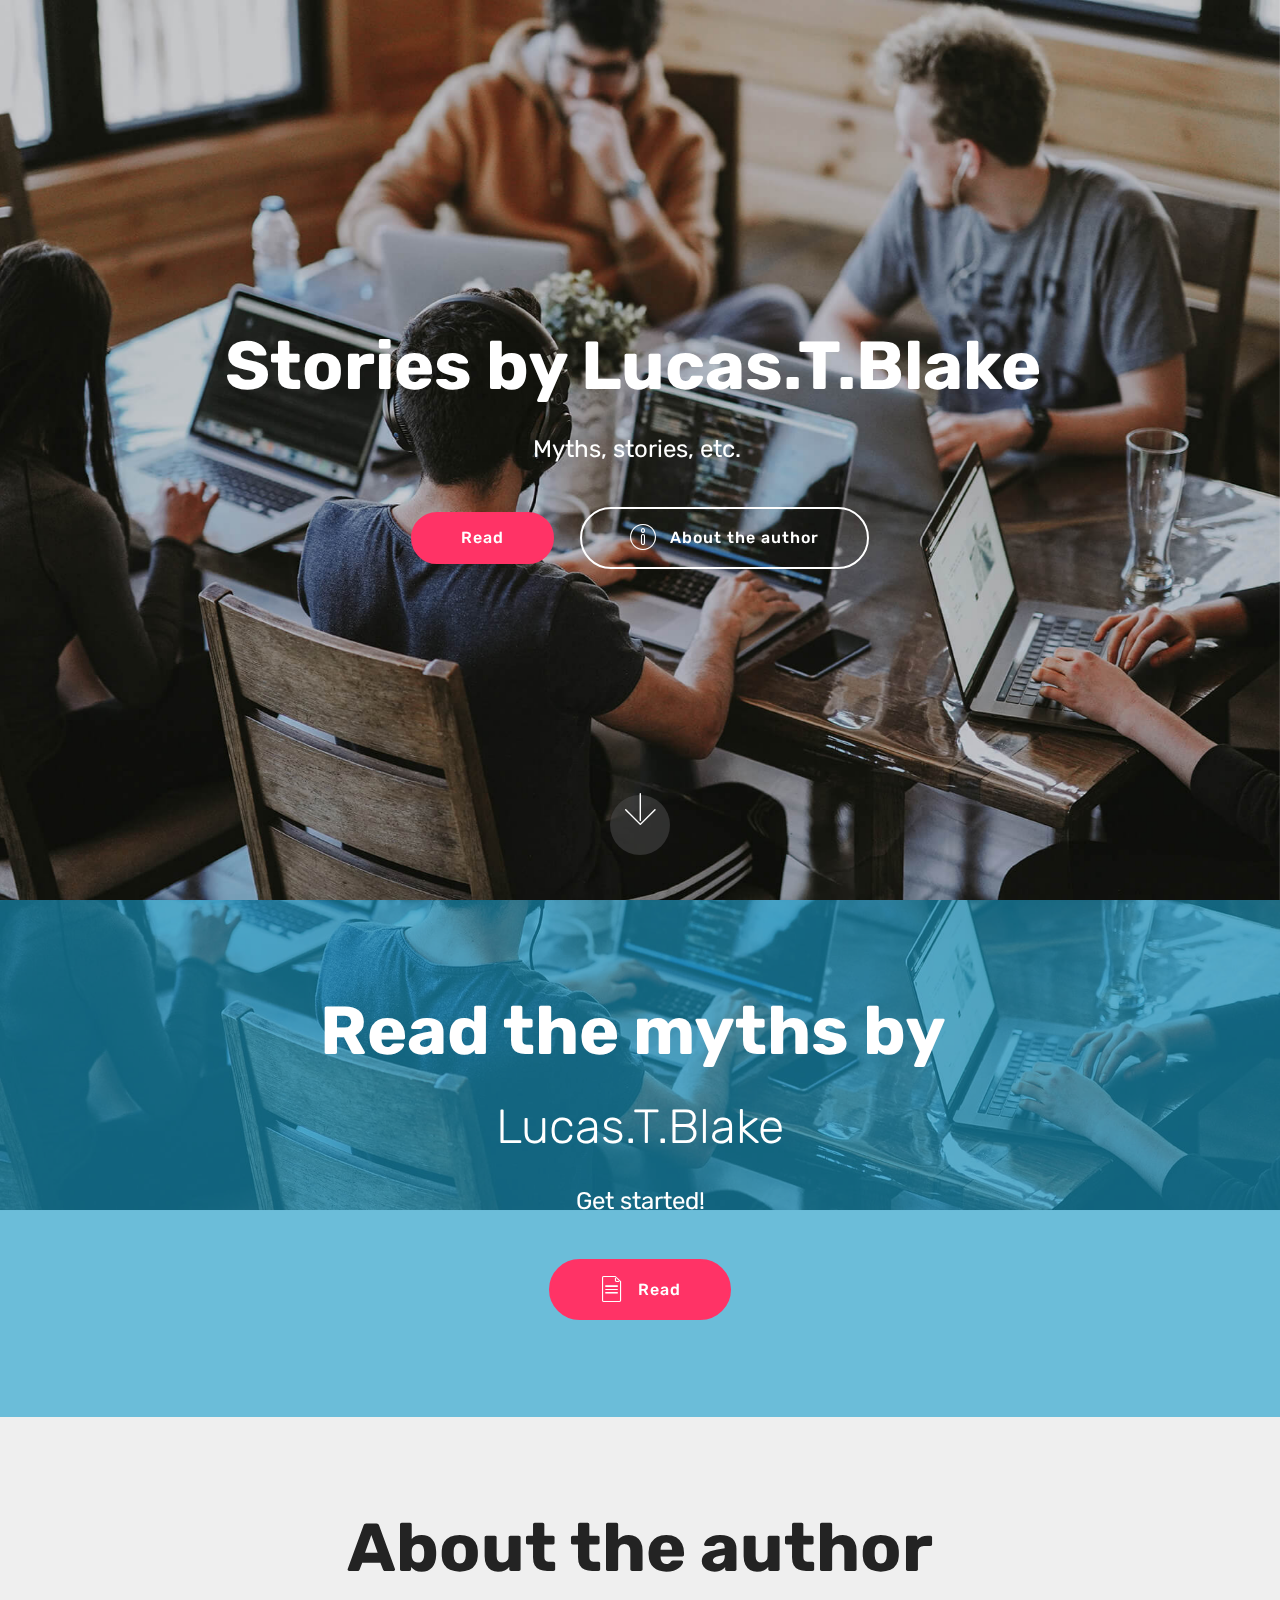
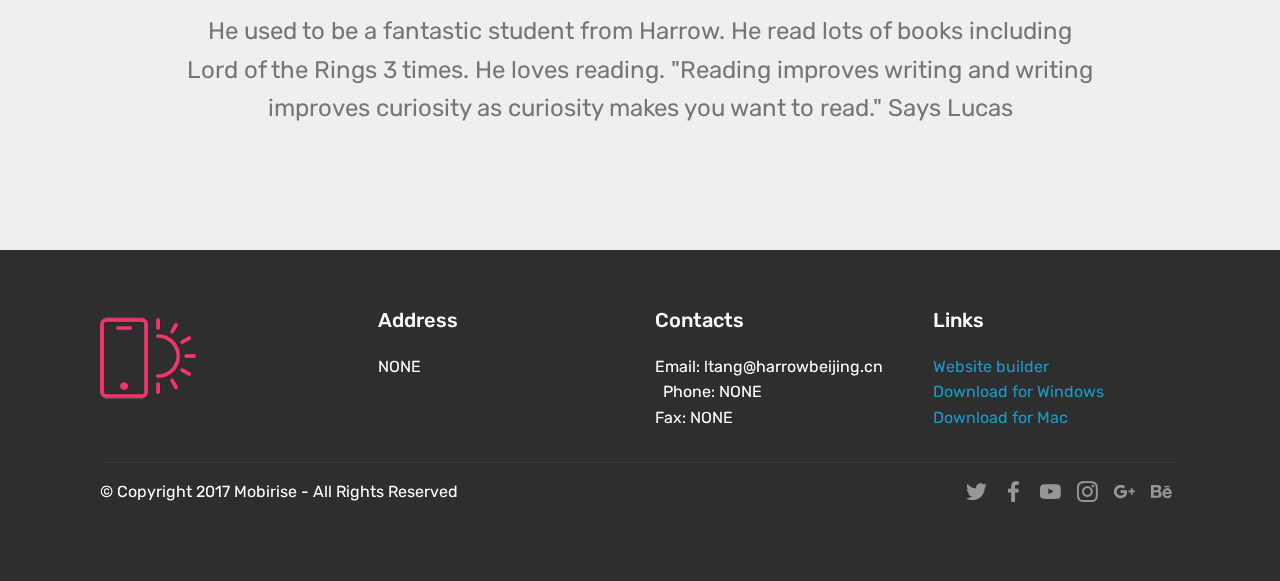
==== index.html @ 4bef4fe6 "create github pages" ====
<!DOCTYPE html>
<html  >
<head>
  <!-- Site made with Mobirise Website Builder v4.9.7, https://mobirise.com -->
  <meta charset="UTF-8">
  <meta http-equiv="X-UA-Compatible" content="IE=edge">
  <meta name="generator" content="Mobirise v4.9.7, mobirise.com">
  <meta name="viewport" content="width=device-width, initial-scale=1, minimum-scale=1">
  <link rel="shortcut icon" href="assets/images/logo4.png" type="image/x-icon">
  <meta name="description" content="">
  
  <title>Home</title>
  <link rel="stylesheet" href="assets/web/assets/mobirise-icons/mobirise-icons.css">
  <link rel="stylesheet" href="assets/tether/tether.min.css">
  <link rel="stylesheet" href="assets/bootstrap/css/bootstrap.min.css">
  <link rel="stylesheet" href="assets/bootstrap/css/bootstrap-grid.min.css">
  <link rel="stylesheet" href="assets/bootstrap/css/bootstrap-reboot.min.css">
  <link rel="stylesheet" href="assets/socicon/css/styles.css">
  <link rel="stylesheet" href="assets/theme/css/style.css">
  <link rel="stylesheet" href="assets/mobirise/css/mbr-additional.css" type="text/css">
  
  
  
</head>
<body>
  <section class="cid-qTkA127IK8 mbr-fullscreen mbr-parallax-background" id="header2-1">

    

    

    <div class="container align-center">
        <div class="row justify-content-md-center">
            <div class="mbr-white col-md-10">
                <h1 class="mbr-section-title mbr-bold pb-3 mbr-fonts-style display-1">
                    Stories by Lucas.T.Blake&nbsp;</h1>
                
                <p class="mbr-text pb-3 mbr-fonts-style display-5">Myths, stories, etc.&nbsp;</p>
                <div class="mbr-section-btn"><a class="btn btn-md btn-secondary display-4" href="index.html#header1-3">Read</a>
                    <a class="btn btn-md btn-white-outline display-4" href="index.html#header16-4"><span class="mbri-info mbr-iconfont mbr-iconfont-btn"></span>About the author</a></div>
            </div>
        </div>
    </div>
    <div class="mbr-arrow hidden-sm-down" aria-hidden="true">
        <a href="#next">
            <i class="mbri-down mbr-iconfont"></i>
        </a>
    </div>
</section>

<section class="engine"><a href="https://mobirise.info/t">amp templates</a></section><section class="header1 cid-rn97u9n0Wr mbr-parallax-background" id="header1-3">

    

    <div class="mbr-overlay" style="opacity: 0.6; background-color: rgb(20, 157, 204);">
    </div>

    <div class="container">
        <div class="row justify-content-md-center">
            <div class="mbr-white col-md-10">
                <h1 class="mbr-section-title align-center mbr-bold pb-3 mbr-fonts-style display-1">Read the myths by&nbsp;</h1>
                <h3 class="mbr-section-subtitle align-center mbr-light pb-3 mbr-fonts-style display-2">
                    Lucas.T.Blake</h3>
                <p class="mbr-text align-center pb-3 mbr-fonts-style display-5">Get started!</p>
                <div class="mbr-section-btn align-center"><a class="btn btn-md btn-secondary display-4" href="page1.html">
                        <span class="mbr-iconfont mbri-file"></span>Read</a></div>
            </div>
        </div>
    </div>

</section>

<section class="header1 cid-rn98bEvskS" id="header16-4">

    

    

    <div class="container">
        <div class="row justify-content-md-center">
            <div class="col-md-10 align-center">
                <h1 class="mbr-section-title mbr-bold pb-3 mbr-fonts-style display-1">
                    About the author</h1>
                
                <p class="mbr-text pb-3 mbr-fonts-style display-5">He used to be a fantastic student from Harrow. He read lots of books including Lord of the Rings 3 times. He loves reading. "Reading improves writing and writing improves curiosity as curiosity makes you want to read." Says Lucas</p>
                
            </div>
        </div>
    </div>

</section>

<section class="cid-qTkAaeaxX5" id="footer1-2">

    

    

    <div class="container">
        <div class="media-container-row content text-white">
            <div class="col-12 col-md-3">
                <div class="media-wrap">
                    <a href="https://mobirise.com/">
                        <img src="assets/images/logo2.png" alt="Mobirise">
                    </a>
                </div>
            </div>
            <div class="col-12 col-md-3 mbr-fonts-style display-7">
                <h5 class="pb-3">
                    Address
                </h5>
                <p class="mbr-text">NONE</p>
            </div>
            <div class="col-12 col-md-3 mbr-fonts-style display-7">
                <h5 class="pb-3">
                    Contacts
                </h5>
                <p class="mbr-text">
                    Email: ltang@harrowbeijing.cn &nbsp; &nbsp; &nbsp; Phone: NONE &nbsp; &nbsp; &nbsp; &nbsp; &nbsp; &nbsp; &nbsp; &nbsp; &nbsp; &nbsp;<br>Fax: NONE</p>
            </div>
            <div class="col-12 col-md-3 mbr-fonts-style display-7">
                <h5 class="pb-3">
                    Links
                </h5>
                <p class="mbr-text">
                    <a class="text-primary" href="https://mobirise.com/">Website builder</a>
                    <br><a class="text-primary" href="https://mobirise.com/mobirise-free-win.zip">Download for Windows</a>
                    <br><a class="text-primary" href="https://mobirise.com/mobirise-free-mac.zip">Download for Mac</a>
                </p>
            </div>
        </div>
        <div class="footer-lower">
            <div class="media-container-row">
                <div class="col-sm-12">
                    <hr>
                </div>
            </div>
            <div class="media-container-row mbr-white">
                <div class="col-sm-6 copyright">
                    <p class="mbr-text mbr-fonts-style display-7">
                        © Copyright 2017 Mobirise - All Rights Reserved
                    </p>
                </div>
                <div class="col-md-6">
                    <div class="social-list align-right">
                        <div class="soc-item">
                            <a href="https://twitter.com/mobirise" target="_blank">
                                <span class="socicon-twitter socicon mbr-iconfont mbr-iconfont-social"></span>
                            </a>
                        </div>
                        <div class="soc-item">
                            <a href="https://www.facebook.com/pages/Mobirise/1616226671953247" target="_blank">
                                <span class="socicon-facebook socicon mbr-iconfont mbr-iconfont-social"></span>
                            </a>
                        </div>
                        <div class="soc-item">
                            <a href="https://www.youtube.com/c/mobirise" target="_blank">
                                <span class="socicon-youtube socicon mbr-iconfont mbr-iconfont-social"></span>
                            </a>
                        </div>
                        <div class="soc-item">
                            <a href="https://instagram.com/mobirise" target="_blank">
                                <span class="socicon-instagram socicon mbr-iconfont mbr-iconfont-social"></span>
                            </a>
                        </div>
                        <div class="soc-item">
                            <a href="https://plus.google.com/u/0/+Mobirise" target="_blank">
                                <span class="socicon-googleplus socicon mbr-iconfont mbr-iconfont-social"></span>
                            </a>
                        </div>
                        <div class="soc-item">
                            <a href="https://www.behance.net/Mobirise" target="_blank">
                                <span class="socicon-behance socicon mbr-iconfont mbr-iconfont-social"></span>
                            </a>
                        </div>
                    </div>
                </div>
            </div>
        </div>
    </div>
</section>


  <script src="assets/web/assets/jquery/jquery.min.js"></script>
  <script src="assets/popper/popper.min.js"></script>
  <script src="assets/tether/tether.min.js"></script>
  <script src="assets/bootstrap/js/bootstrap.min.js"></script>
  <script src="assets/smoothscroll/smooth-scroll.js"></script>
  <script src="assets/parallax/jarallax.min.js"></script>
  <script src="assets/theme/js/script.js"></script>
  
  
</body>
</html>
---- assets/web/assets/mobirise-icons/mobirise-icons.css ----
@font-face {
  font-family: 'MobiriseIcons';
  src:  url('mobirise-icons.eot?spat4u');
  src:  url('mobirise-icons.eot?spat4u#iefix') format('embedded-opentype'),
    url('mobirise-icons.ttf?spat4u') format('truetype'),
    url('mobirise-icons.woff?spat4u') format('woff'),
    url('mobirise-icons.svg?spat4u#MobiriseIcons') format('svg');
  font-weight: normal;
  font-style: normal;
}

[class^="mbri-"], [class*=" mbri-"] {
  /* use !important to prevent issues with browser extensions that change fonts */
  font-family: MobiriseIcons !important;
  speak: none;
  font-style: normal;
  font-weight: normal;
  font-variant: normal;
  text-transform: none;
  line-height: 1;

  /* Better Font Rendering =========== */
  -webkit-font-smoothing: antialiased;
  -moz-osx-font-smoothing: grayscale;
}

.mbri-add-submenu:before {
  content: "\e900";
}
.mbri-alert:before {
  content: "\e901";
}
.mbri-align-center:before {
  content: "\e902";
}
.mbri-align-justify:before {
  content: "\e903";
}
.mbri-align-left:before {
  content: "\e904";
}
.mbri-align-right:before {
  content: "\e905";
}
.mbri-android:before {
  content: "\e906";
}
.mbri-apple:before {
  content: "\e907";
}
.mbri-arrow-down:before {
  content: "\e908";
}
.mbri-arrow-next:before {
  content: "\e909";
}
.mbri-arrow-prev:before {
  content: "\e90a";
}
.mbri-arrow-up:before {
  content: "\e90b";
}
.mbri-bold:before {
  content: "\e90c";
}
.mbri-bookmark:before {
  content: "\e90d";
}
.mbri-bootstrap:before {
  content: "\e90e";
}
.mbri-briefcase:before {
  content: "\e90f";
}
.mbri-browse:before {
  content: "\e910";
}
.mbri-bulleted-list:before {
  content: "\e911";
}
.mbri-calendar:before {
  content: "\e912";
}
.mbri-camera:before {
  content: "\e913";
}
.mbri-cart-add:before {
  content: "\e914";
}
.mbri-cart-full:before {
  content: "\e915";
}
.mbri-cash:before {
  content: "\e916";
}
.mbri-change-style:before {
  content: "\e917";
}
.mbri-chat:before {
  content: "\e918";
}
.mbri-clock:before {
  content: "\e919";
}
.mbri-close:before {
  content: "\e91a";
}
.mbri-cloud:before {
  content: "\e91b";
}
.mbri-code:before {
  content: "\e91c";
}
.mbri-contact-form:before {
  content: "\e91d";
}
.mbri-credit-card:before {
  content: "\e91e";
}
.mbri-cursor-click:before {
  content: "\e91f";
}
.mbri-cust-feedback:before {
  content: "\e920";
}
.mbri-database:before {
  content: "\e921";
}
.mbri-delivery:before {
  content: "\e922";
}
.mbri-desktop:before {
  content: "\e923";
}
.mbri-devices:before {
  content: "\e924";
}
.mbri-down:before {
  content: "\e925";
}
.mbri-download:before {
  content: "\e989";
}
.mbri-drag-n-drop:before {
  content: "\e927";
}
.mbri-drag-n-drop2:before {
  content: "\e928";
}
.mbri-edit:before {
  content: "\e929";
}
.mbri-edit2:before {
  content: "\e92a";
}
.mbri-error:before {
  content: "\e92b";
}
.mbri-extension:before {
  content: "\e92c";
}
.mbri-features:before {
  content: "\e92d";
}
.mbri-file:before {
  content: "\e92e";
}
.mbri-flag:before {
  content: "\e92f";
}
.mbri-folder:before {
  content: "\e930";
}
.mbri-gift:before {
  content: "\e931";
}
.mbri-github:before {
  content: "\e932";
}
.mbri-globe:before {
  content: "\e933";
}
.mbri-globe-2:before {
  content: "\e934";
}
.mbri-growing-chart:before {
  content: "\e935";
}
.mbri-hearth:before {
  content: "\e936";
}
.mbri-help:before {
  content: "\e937";
}
.mbri-home:before {
  content: "\e938";
}
.mbri-hot-cup:before {
  content: "\e939";
}
.mbri-idea:before {
  content: "\e93a";
}
.mbri-image-gallery:before {
  content: "\e93b";
}
.mbri-image-slider:before {
  content: "\e93c";
}
.mbri-info:before {
  content: "\e93d";
}
.mbri-italic:before {
  content: "\e93e";
}
.mbri-key:before {
  content: "\e93f";
}
.mbri-laptop:before {
  content: "\e940";
}
.mbri-layers:before {
  content: "\e941";
}
.mbri-left-right:before {
  content: "\e942";
}
.mbri-left:before {
  content: "\e943";
}
.mbri-letter:before {
  content: "\e944";
}
.mbri-like:before {
  content: "\e945";
}
.mbri-link:before {
  content: "\e946";
}
.mbri-lock:before {
  content: "\e947";
}
.mbri-login:before {
  content: "\e948";
}
.mbri-logout:before {
  content: "\e949";
}
.mbri-magic-stick:before {
  content: "\e94a";
}
.mbri-map-pin:before {
  content: "\e94b";
}
.mbri-menu:before {
  content: "\e94c";
}
.mbri-mobile:before {
  content: "\e94d";
}
.mbri-mobile2:before {
  content: "\e94e";
}
.mbri-mobirise:before {
  content: "\e94f";
}
.mbri-more-horizontal:before {
  content: "\e950";
}
.mbri-more-vertical:before {
  content: "\e951";
}
.mbri-music:before {
  content: "\e952";
}
.mbri-new-file:before {
  content: "\e953";
}
.mbri-numbered-list:before {
  content: "\e954";
}
.mbri-opened-folder:before {
  content: "\e955";
}
.mbri-pages:before {
  content: "\e956";
}
.mbri-paper-plane:before {
  content: "\e957";
}
.mbri-paperclip:before {
  content: "\e958";
}
.mbri-photo:before {
  content: "\e959";
}
.mbri-photos:before {
  content: "\e95a";
}
.mbri-pin:before {
  content: "\e95b";
}
.mbri-play:before {
  content: "\e95c";
}
.mbri-plus:before {
  content: "\e95d";
}
.mbri-preview:before {
  content: "\e95e";
}
.mbri-print:before {
  content: "\e95f";
}
.mbri-protect:before {
  content: "\e960";
}
.mbri-question:before {
  content: "\e961";
}
.mbri-quote-left:before {
  content: "\e962";
}
.mbri-quote-right:before {
  content: "\e963";
}
.mbri-refresh:before {
  content: "\e964";
}
.mbri-responsive:before {
  content: "\e965";
}
.mbri-right:before {
  content: "\e966";
}
.mbri-rocket:before {
  content: "\e967";
}
.mbri-sad-face:before {
  content: "\e968";
}
.mbri-sale:before {
  content: "\e969";
}
.mbri-save:before {
  content: "\e96a";
}
.mbri-search:before {
  content: "\e96b";
}
.mbri-setting:before {
  content: "\e96c";
}
.mbri-setting2:before {
  content: "\e96d";
}
.mbri-setting3:before {
  content: "\e96e";
}
.mbri-share:before {
  content: "\e96f";
}
.mbri-shopping-bag:before {
  content: "\e970";
}
.mbri-shopping-basket:before {
  content: "\e971";
}
.mbri-shopping-cart:before {
  content: "\e972";
}
.mbri-sites:before {
  content: "\e973";
}
.mbri-smile-face:before {
  content: "\e974";
}
.mbri-speed:before {
  content: "\e975";
}
.mbri-star:before {
  content: "\e976";
}
.mbri-success:before {
  content: "\e977";
}
.mbri-sun:before {
  content: "\e978";
}
.mbri-sun2:before {
  content: "\e979";
}
.mbri-tablet:before {
  content: "\e97a";
}
.mbri-tablet-vertical:before {
  content: "\e97b";
}
.mbri-target:before {
  content: "\e97c";
}
.mbri-timer:before {
  content: "\e97d";
}
.mbri-to-ftp:before {
  content: "\e97e";
}
.mbri-to-local-drive:before {
  content: "\e97f";
}
.mbri-touch-swipe:before {
  content: "\e980";
}
.mbri-touch:before {
  content: "\e981";
}
.mbri-trash:before {
  content: "\e982";
}
.mbri-underline:before {
  content: "\e983";
}
.mbri-unlink:before {
  content: "\e984";
}
.mbri-unlock:before {
  content: "\e985";
}
.mbri-up-down:before {
  content: "\e986";
}
.mbri-up:before {
  content: "\e987";
}
.mbri-update:before {
  content: "\e988";
}
.mbri-upload:before {
 content: "\e926"; 
}
.mbri-user:before {
  content: "\e98a";
}
.mbri-user2:before {
  content: "\e98b";
}
.mbri-users:before {
  content: "\e98c";
}
.mbri-video:before {
  content: "\e98d";
}
.mbri-video-play:before {
  content: "\e98e";
}
.mbri-watch:before {
  content: "\e98f";
}
.mbri-website-theme:before {
  content: "\e990";
}
.mbri-wifi:before {
  content: "\e991";
}
.mbri-windows:before {
  content: "\e992";
}
.mbri-zoom-out:before {
  content: "\e993";
}
.mbri-redo:before {
  content: "\e994";
}
.mbri-undo:before {
  content: "\e995";
}
---- assets/socicon/css/styles.css ----
@charset "UTF-8";

@font-face {
  font-family: "socicon";
  src:url("../fonts/socicon.eot");
  src:url("../fonts/socicon.eot?#iefix") format("embedded-opentype"),
    url("../fonts/socicon.woff") format("woff"),
    url("../fonts/socicon.ttf") format("truetype"),
    url("../fonts/socicon.svg#socicon") format("svg");
  font-weight: normal;
  font-style: normal;

}

[data-icon]:before {
  font-family: "socicon" !important;
  content: attr(data-icon);
  font-style: normal !important;
  font-weight: normal !important;
  font-variant: normal !important;
  text-transform: none !important;
  speak: none;
  line-height: 1;
  -webkit-font-smoothing: antialiased;
  -moz-osx-font-smoothing: grayscale;
}

[class^="socicon-"]:before,
[class*=" socicon-"]:before {
  font-family: "socicon" !important;
  font-style: normal !important;
  font-weight: normal !important;
  font-variant: normal !important;
  text-transform: none !important;
  speak: none;
  line-height: 1;
  -webkit-font-smoothing: antialiased;
  -moz-osx-font-smoothing: grayscale;
}

.socicon-modelmayhem:before {
  content: "\e000";
}
.socicon-mixcloud:before {
  content: "\e001";
}
.socicon-drupal:before {
  content: "\e002";
}
.socicon-swarm:before {
  content: "\e003";
}
.socicon-istock:before {
  content: "\e004";
}
.socicon-yammer:before {
  content: "\e005";
}
.socicon-ello:before {
  content: "\e006";
}
.socicon-stackoverflow:before {
  content: "\e007";
}
.socicon-persona:before {
  content: "\e008";
}
.socicon-triplej:before {
  content: "\e009";
}
.socicon-houzz:before {
  content: "\e00a";
}
.socicon-rss:before {
  content: "\e00b";
}
.socicon-paypal:before {
  content: "\e00c";
}
.socicon-odnoklassniki:before {
  content: "\e00d";
}
.socicon-airbnb:before {
  content: "\e00e";
}
.socicon-periscope:before {
  content: "\e00f";
}
.socicon-outlook:before {
  content: "\e010";
}
.socicon-coderwall:before {
  content: "\e011";
}
.socicon-tripadvisor:before {
  content: "\e012";
}
.socicon-appnet:before {
  content: "\e013";
}
.socicon-goodreads:before {
  content: "\e014";
}
.socicon-tripit:before {
  content: "\e015";
}
.socicon-lanyrd:before {
  content: "\e016";
}
.socicon-slideshare:before {
  content: "\e017";
}
.socicon-buffer:before {
  content: "\e018";
}
.socicon-disqus:before {
  content: "\e019";
}
.socicon-vkontakte:before {
  content: "\e01a";
}
.socicon-whatsapp:before {
  content: "\e01b";
}
.socicon-patreon:before {
  content: "\e01c";
}
.socicon-storehouse:before {
  content: "\e01d";
}
.socicon-pocket:before {
  content: "\e01e";
}
.socicon-mail:before {
  content: "\e01f";
}
.socicon-blogger:before {
  content: "\e020";
}
.socicon-technorati:before {
  content: "\e021";
}
.socicon-reddit:before {
  content: "\e022";
}
.socicon-dribbble:before {
  content: "\e023";
}
.socicon-stumbleupon:before {
  content: "\e024";
}
.socicon-digg:before {
  content: "\e025";
}
.socicon-envato:before {
  content: "\e026";
}
.socicon-behance:before {
  content: "\e027";
}
.socicon-delicious:before {
  content: "\e028";
}
.socicon-deviantart:before {
  content: "\e029";
}
.socicon-forrst:before {
  content: "\e02a";
}
.socicon-play:before {
  content: "\e02b";
}
.socicon-zerply:before {
  content: "\e02c";
}
.socicon-wikipedia:before {
  content: "\e02d";
}
.socicon-apple:before {
  content: "\e02e";
}
.socicon-flattr:before {
  content: "\e02f";
}
.socicon-github:before {
  content: "\e030";
}
.socicon-renren:before {
  content: "\e031";
}
.socicon-friendfeed:before {
  content: "\e032";
}
.socicon-newsvine:before {
  content: "\e033";
}
.socicon-identica:before {
  content: "\e034";
}
.socicon-bebo:before {
  content: "\e035";
}
.socicon-zynga:before {
  content: "\e036";
}
.socicon-steam:before {
  content: "\e037";
}
.socicon-xbox:before {
  content: "\e038";
}
.socicon-windows:before {
  content: "\e039";
}
.socicon-qq:before {
  content: "\e03a";
}
.socicon-douban:before {
  content: "\e03b";
}
.socicon-meetup:before {
  content: "\e03c";
}
.socicon-playstation:before {
  content: "\e03d";
}
.socicon-android:before {
  content: "\e03e";
}
.socicon-snapchat:before {
  content: "\e03f";
}
.socicon-twitter:before {
  content: "\e040";
}
.socicon-facebook:before {
  content: "\e041";
}
.socicon-googleplus:before {
  content: "\e042";
}
.socicon-pinterest:before {
  content: "\e043";
}
.socicon-foursquare:before {
  content: "\e044";
}
.socicon-yahoo:before {
  content: "\e045";
}
.socicon-skype:before {
  content: "\e046";
}
.socicon-yelp:before {
  content: "\e047";
}
.socicon-feedburner:before {
  content: "\e048";
}
.socicon-linkedin:before {
  content: "\e049";
}
.socicon-viadeo:before {
  content: "\e04a";
}
.socicon-xing:before {
  content: "\e04b";
}
.socicon-myspace:before {
  content: "\e04c";
}
.socicon-soundcloud:before {
  content: "\e04d";
}
.socicon-spotify:before {
  content: "\e04e";
}
.socicon-grooveshark:before {
  content: "\e04f";
}
.socicon-lastfm:before {
  content: "\e050";
}
.socicon-youtube:before {
  content: "\e051";
}
.socicon-vimeo:before {
  content: "\e052";
}
.socicon-dailymotion:before {
  content: "\e053";
}
.socicon-vine:before {
  content: "\e054";
}
.socicon-flickr:before {
  content: "\e055";
}
.socicon-500px:before {
  content: "\e056";
}
.socicon-wordpress:before {
  content: "\e058";
}
.socicon-tumblr:before {
  content: "\e059";
}
.socicon-twitch:before {
  content: "\e05a";
}
.socicon-8tracks:before {
  content: "\e05b";
}
.socicon-amazon:before {
  content: "\e05c";
}
.socicon-icq:before {
  content: "\e05d";
}
.socicon-smugmug:before {
  content: "\e05e";
}
.socicon-ravelry:before {
  content: "\e05f";
}
.socicon-weibo:before {
  content: "\e060";
}
.socicon-baidu:before {
  content: "\e061";
}
.socicon-angellist:before {
  content: "\e062";
}
.socicon-ebay:before {
  content: "\e063";
}
.socicon-imdb:before {
  content: "\e064";
}
.socicon-stayfriends:before {
  content: "\e065";
}
.socicon-residentadvisor:before {
  content: "\e066";
}
.socicon-google:before {
  content: "\e067";
}
.socicon-yandex:before {
  content: "\e068";
}
.socicon-sharethis:before {
  content: "\e069";
}
.socicon-bandcamp:before {
  content: "\e06a";
}
.socicon-itunes:before {
  content: "\e06b";
}
.socicon-deezer:before {
  content: "\e06c";
}
.socicon-telegram:before {
  content: "\e06e";
}
.socicon-openid:before {
  content: "\e06f";
}
.socicon-amplement:before {
  content: "\e070";
}
.socicon-viber:before {
  content: "\e071";
}
.socicon-zomato:before {
  content: "\e072";
}
.socicon-draugiem:before {
  content: "\e074";
}
.socicon-endomodo:before {
  content: "\e075";
}
.socicon-filmweb:before {
  content: "\e076";
}
.socicon-stackexchange:before {
  content: "\e077";
}
.socicon-wykop:before {
  content: "\e078";
}
.socicon-teamspeak:before {
  content: "\e079";
}
.socicon-teamviewer:before {
  content: "\e07a";
}
.socicon-ventrilo:before {
  content: "\e07b";
}
.socicon-younow:before {
  content: "\e07c";
}
.socicon-raidcall:before {
  content: "\e07d";
}
.socicon-mumble:before {
  content: "\e07e";
}
.socicon-medium:before {
  content: "\e06d";
}
.socicon-bebee:before {
  content: "\e07f";
}
.socicon-hitbox:before {
  content: "\e080";
}
.socicon-reverbnation:before {
  content: "\e081";
}
.socicon-formulr:before {
  content: "\e082";
}
.socicon-instagram:before {
  content: "\e057";
}
.socicon-battlenet:before {
  content: "\e083";
}
.socicon-chrome:before {
  content: "\e084";
}
.socicon-discord:before {
  content: "\e086";
}
.socicon-issuu:before {
  content: "\e087";
}
.socicon-macos:before {
  content: "\e088";
}
.socicon-firefox:before {
  content: "\e089";
}
.socicon-opera:before {
  content: "\e08d";
}
.socicon-keybase:before {
  content: "\e090";
}
.socicon-alliance:before {
  content: "\e091";
}
.socicon-livejournal:before {
  content: "\e092";
}
.socicon-googlephotos:before {
  content: "\e093";
}
.socicon-horde:before {
  content: "\e094";
}
.socicon-etsy:before {
  content: "\e095";
}
.socicon-zapier:before {
  content: "\e096";
}
.socicon-google-scholar:before {
  content: "\e097";
}
.socicon-researchgate:before {
  content: "\e098";
}
.socicon-wechat:before {
  content: "\e099";
}
.socicon-strava:before {
  content: "\e09a";
}
.socicon-line:before {
  content: "\e09b";
}
.socicon-lyft:before {
  content: "\e09c";
}
.socicon-uber:before {
  content: "\e09d";
}
.socicon-songkick:before {
  content: "\e09e";
}
.socicon-viewbug:before {
  content: "\e09f";
}
.socicon-googlegroups:before {
  content: "\e0a0";
}
.socicon-quora:before {
  content: "\e073";
}
.socicon-diablo:before {
  content: "\e085";
}
.socicon-blizzard:before {
  content: "\e0a1";
}
.socicon-hearthstone:before {
  content: "\e08b";
}
.socicon-heroes:before {
  content: "\e08a";
}
.socicon-overwatch:before {
  content: "\e08c";
}
.socicon-warcraft:before {
  content: "\e08e";
}
.socicon-starcraft:before {
  content: "\e08f";
}
.socicon-beam:before {
  content: "\e0a2";
}
.socicon-curse:before {
  content: "\e0a3";
}
.socicon-player:before {
  content: "\e0a4";
}
.socicon-streamjar:before {
  content: "\e0a5";
}
.socicon-nintendo:before {
  content: "\e0a6";
}
.socicon-hellocoton:before {
  content: "\e0a7";
}
---- assets/theme/css/style.css ----
/*!
 * Mobirise v4 theme (https://mobirise.com/)
 * Copyright 2017 Mobirise
 */
section {
  background-color: #eeeeee; }

section,
.container,
.container-fluid {
  position: relative;
  word-wrap: break-word; }

a.mbr-iconfont:hover {
  text-decoration: none; }

.article .lead p, .article .lead ul, .article .lead ol, .article .lead pre, .article .lead blockquote {
  margin-bottom: 0; }

a {
  font-style: normal;
  font-weight: 400;
  cursor: pointer; }
  a, a:hover {
    text-decoration: none; }

figure {
  margin-bottom: 0; }

body {
  color: #232323; }

h1, h2, h3, h4, h5, h6,
.h1, .h2, .h3, .h4, .h5, .h6,
.display-1, .display-2, .display-3, .display-4 {
  line-height: 1;
  word-break: break-word;
  word-wrap: break-word; }

b, strong {
  font-weight: bold; }

blockquote {
  padding: 10px 0 10px 20px;
  position: relative;
  border-left: 2px solid;
  border-color: #ff3366; }

input:-webkit-autofill, input:-webkit-autofill:hover, input:-webkit-autofill:focus, input:-webkit-autofill:active {
  transition-delay: 9999s;
  transition-property: background-color, color; }

textarea[type="hidden"] {
  display: none; }

body {
  position: relative; }

section {
  background-position: 50% 50%;
  background-repeat: no-repeat;
  background-size: cover; }
  section .mbr-background-video,
  section .mbr-background-video-preview {
    position: absolute;
    bottom: 0;
    left: 0;
    right: 0;
    top: 0; }

.hidden {
  visibility: hidden; }

.mbr-z-index20 {
  z-index: 20; }

/*! Base colors */
.mbr-white {
  color: #ffffff; }

.mbr-black {
  color: #000000; }

.mbr-bg-white {
  background-color: #ffffff; }

.mbr-bg-black {
  background-color: #000000; }

/*! Text-aligns */
.align-left {
  text-align: left; }

.align-center {
  text-align: center; }

.align-right {
  text-align: right; }

@media (max-width: 767px) {
  .align-left, .align-center, .align-right, .mbr-section-btn, .mbr-section-title {
    text-align: center; } }
/*! Font-weight  */
.mbr-light {
  font-weight: 300; }

.mbr-regular {
  font-weight: 400; }

.mbr-semibold {
  font-weight: 500; }

.mbr-bold {
  font-weight: 700; }

/*! Media  */
.media-size-item {
  -webkit-flex: 1 1 auto;
  -moz-flex: 1 1 auto;
  -ms-flex: 1 1 auto;
  -o-flex: 1 1 auto;
  flex: 1 1 auto; }

.media-content {
  -webkit-flex-basis: 100%;
  flex-basis: 100%; }

.media-container-row {
  display: -ms-flexbox;
  display: -webkit-flex;
  display: flex;
  -webkit-flex-direction: row;
  -ms-flex-direction: row;
  flex-direction: row;
  -webkit-flex-wrap: wrap;
  -ms-flex-wrap: wrap;
  flex-wrap: wrap;
  -webkit-justify-content: center;
  -ms-flex-pack: center;
  justify-content: center;
  -webkit-align-content: center;
  -ms-flex-line-pack: center;
  align-content: center;
  -webkit-align-items: start;
  -ms-flex-align: start;
  align-items: start; }
  .media-container-row .media-size-item {
    width: 400px; }

.media-container-column {
  display: -ms-flexbox;
  display: -webkit-flex;
  display: flex;
  -webkit-flex-direction: column;
  -ms-flex-direction: column;
  flex-direction: column;
  -webkit-flex-wrap: wrap;
  -ms-flex-wrap: wrap;
  flex-wrap: wrap;
  -webkit-justify-content: center;
  -ms-flex-pack: center;
  justify-content: center;
  -webkit-align-content: center;
  -ms-flex-line-pack: center;
  align-content: center;
  -webkit-align-items: stretch;
  -ms-flex-align: stretch;
  align-items: stretch; }
  .media-container-column > * {
    width: 100%; }

@media (min-width: 992px) {
  .media-container-row {
    -webkit-flex-wrap: nowrap;
    -ms-flex-wrap: nowrap;
    flex-wrap: nowrap; } }
figure {
  overflow: hidden; }

figure[mbr-media-size] {
  transition: width 0.1s; }

.mbr-figure img, .mbr-figure iframe {
  display: block;
  width: 100%; }

.card {
  background-color: transparent;
  border: none; }

.card-img {
  text-align: center;
  flex-shrink: 0;
  -webkit-flex-shrink: 0; }

.media {
  max-width: 100%;
  margin: 0 auto; }

.mbr-figure {
  -ms-flex-item-align: center;
  -ms-grid-row-align: center;
  -webkit-align-self: center;
  align-self: center; }

.media-container > div {
  max-width: 100%; }

.mbr-figure img, .card-img img {
  width: 100%; }

@media (max-width: 991px) {
  .media-size-item {
    width: auto !important; }

  .media {
    width: auto; }

  .mbr-figure {
    width: 100% !important; } }
/*! Buttons */
.mbr-section-btn {
  margin-left: -.25rem;
  margin-right: -.25rem;
  font-size: 0; }

nav .mbr-section-btn {
  margin-left: 0rem;
  margin-right: 0rem; }

/*! Btn icon margin */
.btn .mbr-iconfont, .btn.btn-sm .mbr-iconfont {
  cursor: pointer;
  margin-right: 0.5rem; }

.btn.btn-md .mbr-iconfont, .btn.btn-md .mbr-iconfont {
  margin-right: 0.8rem; }

.mbr-regular {
  font-weight: 400; }

.mbr-semibold {
  font-weight: 500; }

.mbr-bold {
  font-weight: 700; }

[type="submit"] {
  -webkit-appearance: none; }

/*! Full-screen */
.mbr-fullscreen .mbr-overlay {
  min-height: 100vh; }

.mbr-fullscreen {
  display: flex;
  display: -webkit-flex;
  display: -moz-flex;
  display: -ms-flex;
  display: -o-flex;
  align-items: center;
  -webkit-align-items: center;
  min-height: 100vh;
  padding-top: 3rem;
  padding-bottom: 3rem; }

/*! Map */
.map {
  height: 25rem;
  position: relative; }
  .map iframe {
    width: 100%;
    height: 100%; }

/* Form */
.form-asterisk {
  font-family: initial;
  position: absolute;
  top: -2px;
  font-weight: normal; }

/*! Scroll to top arrow */
.mbr-arrow-up {
  bottom: 25px;
  right: 90px;
  position: fixed;
  text-align: right;
  z-index: 5000;
  color: #ffffff;
  font-size: 32px;
  transform: rotate(180deg);
  -webkit-transform: rotate(180deg); }

.mbr-arrow-up a {
  background: rgba(0, 0, 0, 0.2);
  border-radius: 3px;
  color: #fff;
  display: inline-block;
  height: 60px;
  width: 60px;
  outline-style: none !important;
  position: relative;
  text-decoration: none;
  transition: all .3s ease-in-out;
  cursor: pointer;
  text-align: center; }
  .mbr-arrow-up a:hover {
    background-color: rgba(0, 0, 0, 0.4); }
  .mbr-arrow-up a i {
    line-height: 60px; }

.mbr-arrow-up-icon {
  display: block;
  color: #fff; }

.mbr-arrow-up-icon::before {
  content: "\203a";
  display: inline-block;
  font-family: serif;
  font-size: 32px;
  line-height: 1;
  font-style: normal;
  position: relative;
  top: 6px;
  left: -4px;
  -webkit-transform: rotate(-90deg);
  transform: rotate(-90deg); }

/*! Arrow Down */
.mbr-arrow {
  position: absolute;
  bottom: 45px;
  left: 50%;
  width: 60px;
  height: 60px;
  cursor: pointer;
  background-color: rgba(80, 80, 80, 0.5);
  border-radius: 50%;
  -webkit-transform: translateX(-50%);
  transform: translateX(-50%); }
  .mbr-arrow > a {
    display: inline-block;
    text-decoration: none;
    outline-style: none;
    -webkit-animation: arrowdown 1.7s ease-in-out infinite;
    animation: arrowdown 1.7s ease-in-out infinite; }
    .mbr-arrow > a > i {
      position: absolute;
      top: -2px;
      left: 15px;
      font-size: 2rem; }

@keyframes arrowdown {
  0% {
    transform: translateY(0px);
    -webkit-transform: translateY(0px); }
  50% {
    transform: translateY(-5px);
    -webkit-transform: translateY(-5px); }
  100% {
    transform: translateY(0px);
    -webkit-transform: translateY(0px); } }
@-webkit-keyframes arrowdown {
  0% {
    transform: translateY(0px);
    -webkit-transform: translateY(0px); }
  50% {
    transform: translateY(-5px);
    -webkit-transform: translateY(-5px); }
  100% {
    transform: translateY(0px);
    -webkit-transform: translateY(0px); } }
@media (max-width: 500px) {
  .mbr-arrow-up {
    left: 50%;
    right: auto;
    transform: translateX(-50%) rotate(180deg);
    -webkit-transform: translateX(-50%) rotate(180deg); } }
/*Gradients animation*/
@keyframes gradient-animation {
  from {
    background-position: 0% 100%;
    animation-timing-function: ease-in-out; }
  to {
    background-position: 100% 0%;
    animation-timing-function: ease-in-out; } }
@-webkit-keyframes gradient-animation {
  from {
    background-position: 0% 100%;
    animation-timing-function: ease-in-out; }
  to {
    background-position: 100% 0%;
    animation-timing-function: ease-in-out; } }
.bg-gradient {
  background-size: 200% 200%;
  animation: gradient-animation 5s infinite alternate;
  -webkit-animation: gradient-animation 5s infinite alternate; }

.menu .navbar-brand {
  display: -webkit-flex; }
  .menu .navbar-brand span {
    display: flex;
    display: -webkit-flex; }
  .menu .navbar-brand .navbar-caption-wrap {
    display: -webkit-flex; }
  .menu .navbar-brand .navbar-logo img {
    display: -webkit-flex; }
@media (min-width: 768px) and (max-width: 991px) {
  .menu .navbar-toggleable-sm .navbar-nav {
    display: -webkit-box;
    display: -webkit-flex;
    display: -ms-flexbox; } }
@media (min-width: 992px) {
  .menu .navbar-nav.nav-dropdown {
    display: -webkit-flex; }
  .menu .navbar-toggleable-sm .navbar-collapse {
    display: -webkit-flex !important; } }
@media (max-width: 767px) {
  .menu .navbar-collapse {
    max-height: 80vh; }
  .menu .dropdown-menu {
    max-height: 60vh; } }

.navbar {
  display: -webkit-flex;
  -webkit-flex-wrap: wrap;
  -webkit-align-items: center;
  -webkit-justify-content: space-between; }

.navbar-collapse {
  -webkit-flex-basis: 100%;
  -webkit-flex-grow: 1;
  -webkit-align-items: center;
  max-height: 93.5vh; }
  .navbar-collapse.show {
    overflow: auto; }

.nav-dropdown .link {
  padding: .667em 1.667em !important;
  margin: 0 !important; }

.nav {
  display: -webkit-flex;
  -webkit-flex-wrap: wrap; }

.row {
  display: -webkit-flex;
  -webkit-flex-wrap: wrap; }

.justify-content-center {
  -webkit-justify-content: center; }

.form-inline {
  display: -webkit-flex;
  -webkit-flex-flow: row wrap;
  -webkit-align-items: center; }

.card-wrapper {
  -webkit-flex: 1; }

.carousel-control {
  z-index: 10;
  display: -webkit-flex;
  -webkit-align-items: center;
  -webkit-justify-content: center; }

.carousel-controls {
  display: -webkit-flex; }

.media {
  display: -webkit-flex; }

.jq-selectbox__select {
  padding: 1.07em .5em;
  position: absolute;
  top: 0;
  left: 0;
  width: 100%; }

.jq-selectbox__dropdown {
  position: absolute;
  top: 100% !important;
  left: 0 !important;
  width: 100% !important; }

.jq-selectbox__trigger-arrow {
  transform: translateY(-50%); }

.jq-selectbox li {
  padding: 1.07em .5em; }

/*# sourceMappingURL=style.css.map */
.engine {
	position: absolute;
	text-indent: -2400px;
	text-align: center;
	padding: 0;
	top: 0;
	left: -2400px;
}
---- assets/mobirise/css/mbr-additional.css ----
@import url(https://fonts.googleapis.com/css?family=Rubik:300,300i,400,400i,500,500i,700,700i,900,900i);





body {
  font-style: normal;
  line-height: 1.5;
}
.mbr-section-title {
  font-style: normal;
  line-height: 1.2;
}
.mbr-section-subtitle {
  line-height: 1.3;
}
.mbr-text {
  font-style: normal;
  line-height: 1.6;
}
.display-1 {
  font-family: 'Rubik', sans-serif;
  font-size: 4.25rem;
}
.display-1 > .mbr-iconfont {
  font-size: 6.8rem;
}
.display-2 {
  font-family: 'Rubik', sans-serif;
  font-size: 3rem;
}
.display-2 > .mbr-iconfont {
  font-size: 4.8rem;
}
.display-4 {
  font-family: 'Rubik', sans-serif;
  font-size: 1rem;
}
.display-4 > .mbr-iconfont {
  font-size: 1.6rem;
}
.display-5 {
  font-family: 'Rubik', sans-serif;
  font-size: 1.5rem;
}
.display-5 > .mbr-iconfont {
  font-size: 2.4rem;
}
.display-7 {
  font-family: 'Rubik', sans-serif;
  font-size: 1rem;
}
.display-7 > .mbr-iconfont {
  font-size: 1.6rem;
}
/* ---- Fluid typography for mobile devices ---- */
/* 1.4 - font scale ratio ( bootstrap == 1.42857 ) */
/* 100vw - current viewport width */
/* (48 - 20)  48 == 48rem == 768px, 20 == 20rem == 320px(minimal supported viewport) */
/* 0.65 - min scale variable, may vary */
@media (max-width: 768px) {
  .display-1 {
    font-size: 3.4rem;
    font-size: calc( 2.1374999999999997rem + (4.25 - 2.1374999999999997) * ((100vw - 20rem) / (48 - 20)));
    line-height: calc( 1.4 * (2.1374999999999997rem + (4.25 - 2.1374999999999997) * ((100vw - 20rem) / (48 - 20))));
  }
  .display-2 {
    font-size: 2.4rem;
    font-size: calc( 1.7rem + (3 - 1.7) * ((100vw - 20rem) / (48 - 20)));
    line-height: calc( 1.4 * (1.7rem + (3 - 1.7) * ((100vw - 20rem) / (48 - 20))));
  }
  .display-4 {
    font-size: 0.8rem;
    font-size: calc( 1rem + (1 - 1) * ((100vw - 20rem) / (48 - 20)));
    line-height: calc( 1.4 * (1rem + (1 - 1) * ((100vw - 20rem) / (48 - 20))));
  }
  .display-5 {
    font-size: 1.2rem;
    font-size: calc( 1.175rem + (1.5 - 1.175) * ((100vw - 20rem) / (48 - 20)));
    line-height: calc( 1.4 * (1.175rem + (1.5 - 1.175) * ((100vw - 20rem) / (48 - 20))));
  }
}
/* Buttons */
.btn {
  font-weight: 500;
  border-width: 2px;
  font-style: normal;
  letter-spacing: 1px;
  margin: .4rem .8rem;
  white-space: normal;
  -webkit-transition: all 0.3s ease-in-out;
  -moz-transition: all 0.3s ease-in-out;
  transition: all 0.3s ease-in-out;
  display: inline-flex;
  align-items: center;
  justify-content: center;
  word-break: break-word;
  -webkit-align-items: center;
  -webkit-justify-content: center;
  display: -webkit-inline-flex;
  padding: 1rem 3rem;
  border-radius: 3px;
}
.btn-sm {
  font-weight: 500;
  letter-spacing: 1px;
  -webkit-transition: all 0.3s ease-in-out;
  -moz-transition: all 0.3s ease-in-out;
  transition: all 0.3s ease-in-out;
  padding: 0.6rem 1.5rem;
  border-radius: 3px;
}
.btn-md {
  font-weight: 500;
  letter-spacing: 1px;
  margin: .4rem .8rem !important;
  -webkit-transition: all 0.3s ease-in-out;
  -moz-transition: all 0.3s ease-in-out;
  transition: all 0.3s ease-in-out;
  padding: 1rem 3rem;
  border-radius: 3px;
}
.btn-lg {
  font-weight: 500;
  letter-spacing: 1px;
  margin: .4rem .8rem !important;
  -webkit-transition: all 0.3s ease-in-out;
  -moz-transition: all 0.3s ease-in-out;
  transition: all 0.3s ease-in-out;
  padding: 1.2rem 3.2rem;
  border-radius: 3px;
}
.bg-primary {
  background-color: #149dcc !important;
}
.bg-success {
  background-color: #f7ed4a !important;
}
.bg-info {
  background-color: #82786e !important;
}
.bg-warning {
  background-color: #879a9f !important;
}
.bg-danger {
  background-color: #b1a374 !important;
}
.btn-primary,
.btn-primary:active {
  background-color: #149dcc !important;
  border-color: #149dcc !important;
  color: #ffffff !important;
}
.btn-primary:hover,
.btn-primary:focus,
.btn-primary.focus,
.btn-primary.active {
  color: #ffffff !important;
  background-color: #0d6786 !important;
  border-color: #0d6786 !important;
}
.btn-primary.disabled,
.btn-primary:disabled {
  color: #ffffff !important;
  background-color: #0d6786 !important;
  border-color: #0d6786 !important;
}
.btn-secondary,
.btn-secondary:active {
  background-color: #ff3366 !important;
  border-color: #ff3366 !important;
  color: #ffffff !important;
}
.btn-secondary:hover,
.btn-secondary:focus,
.btn-secondary.focus,
.btn-secondary.active {
  color: #ffffff !important;
  background-color: #e50039 !important;
  border-color: #e50039 !important;
}
.btn-secondary.disabled,
.btn-secondary:disabled {
  color: #ffffff !important;
  background-color: #e50039 !important;
  border-color: #e50039 !important;
}
.btn-info,
.btn-info:active {
  background-color: #82786e !important;
  border-color: #82786e !important;
  color: #ffffff !important;
}
.btn-info:hover,
.btn-info:focus,
.btn-info.focus,
.btn-info.active {
  color: #ffffff !important;
  background-color: #59524b !important;
  border-color: #59524b !important;
}
.btn-info.disabled,
.btn-info:disabled {
  color: #ffffff !important;
  background-color: #59524b !important;
  border-color: #59524b !important;
}
.btn-success,
.btn-success:active {
  background-color: #f7ed4a !important;
  border-color: #f7ed4a !important;
  color: #3f3c03 !important;
}
.btn-success:hover,
.btn-success:focus,
.btn-success.focus,
.btn-success.active {
  color: #3f3c03 !important;
  background-color: #eadd0a !important;
  border-color: #eadd0a !important;
}
.btn-success.disabled,
.btn-success:disabled {
  color: #3f3c03 !important;
  background-color: #eadd0a !important;
  border-color: #eadd0a !important;
}
.btn-warning,
.btn-warning:active {
  background-color: #879a9f !important;
  border-color: #879a9f !important;
  color: #ffffff !important;
}
.btn-warning:hover,
.btn-warning:focus,
.btn-warning.focus,
.btn-warning.active {
  color: #ffffff !important;
  background-color: #617479 !important;
  border-color: #617479 !important;
}
.btn-warning.disabled,
.btn-warning:disabled {
  color: #ffffff !important;
  background-color: #617479 !important;
  border-color: #617479 !important;
}
.btn-danger,
.btn-danger:active {
  background-color: #b1a374 !important;
  border-color: #b1a374 !important;
  color: #ffffff !important;
}
.btn-danger:hover,
.btn-danger:focus,
.btn-danger.focus,
.btn-danger.active {
  color: #ffffff !important;
  background-color: #8b7d4e !important;
  border-color: #8b7d4e !important;
}
.btn-danger.disabled,
.btn-danger:disabled {
  color: #ffffff !important;
  background-color: #8b7d4e !important;
  border-color: #8b7d4e !important;
}
.btn-white {
  color: #333333 !important;
}
.btn-white,
.btn-white:active {
  background-color: #ffffff !important;
  border-color: #ffffff !important;
  color: #808080 !important;
}
.btn-white:hover,
.btn-white:focus,
.btn-white.focus,
.btn-white.active {
  color: #808080 !important;
  background-color: #d9d9d9 !important;
  border-color: #d9d9d9 !important;
}
.btn-white.disabled,
.btn-white:disabled {
  color: #808080 !important;
  background-color: #d9d9d9 !important;
  border-color: #d9d9d9 !important;
}
.btn-black,
.btn-black:active {
  background-color: #333333 !important;
  border-color: #333333 !important;
  color: #ffffff !important;
}
.btn-black:hover,
.btn-black:focus,
.btn-black.focus,
.btn-black.active {
  color: #ffffff !important;
  background-color: #0d0d0d !important;
  border-color: #0d0d0d !important;
}
.btn-black.disabled,
.btn-black:disabled {
  color: #ffffff !important;
  background-color: #0d0d0d !important;
  border-color: #0d0d0d !important;
}
.btn-primary-outline,
.btn-primary-outline:active {
  background: none;
  border-color: #0b566f;
  color: #0b566f;
}
.btn-primary-outline:hover,
.btn-primary-outline:focus,
.btn-primary-outline.focus,
.btn-primary-outline.active {
  color: #ffffff;
  background-color: #149dcc;
  border-color: #149dcc;
}
.btn-primary-outline.disabled,
.btn-primary-outline:disabled {
  color: #ffffff !important;
  background-color: #149dcc !important;
  border-color: #149dcc !important;
}
.btn-secondary-outline,
.btn-secondary-outline:active {
  background: none;
  border-color: #cc0033;
  color: #cc0033;
}
.btn-secondary-outline:hover,
.btn-secondary-outline:focus,
.btn-secondary-outline.focus,
.btn-secondary-outline.active {
  color: #ffffff;
  background-color: #ff3366;
  border-color: #ff3366;
}
.btn-secondary-outline.disabled,
.btn-secondary-outline:disabled {
  color: #ffffff !important;
  background-color: #ff3366 !important;
  border-color: #ff3366 !important;
}
.btn-info-outline,
.btn-info-outline:active {
  background: none;
  border-color: #4b453f;
  color: #4b453f;
}
.btn-info-outline:hover,
.btn-info-outline:focus,
.btn-info-outline.focus,
.btn-info-outline.active {
  color: #ffffff;
  background-color: #82786e;
  border-color: #82786e;
}
.btn-info-outline.disabled,
.btn-info-outline:disabled {
  color: #ffffff !important;
  background-color: #82786e !important;
  border-color: #82786e !important;
}
.btn-success-outline,
.btn-success-outline:active {
  background: none;
  border-color: #d2c609;
  color: #d2c609;
}
.btn-success-outline:hover,
.btn-success-outline:focus,
.btn-success-outline.focus,
.btn-success-outline.active {
  color: #3f3c03;
  background-color: #f7ed4a;
  border-color: #f7ed4a;
}
.btn-success-outline.disabled,
.btn-success-outline:disabled {
  color: #3f3c03 !important;
  background-color: #f7ed4a !important;
  border-color: #f7ed4a !important;
}
.btn-warning-outline,
.btn-warning-outline:active {
  background: none;
  border-color: #55666b;
  color: #55666b;
}
.btn-warning-outline:hover,
.btn-warning-outline:focus,
.btn-warning-outline.focus,
.btn-warning-outline.active {
  color: #ffffff;
  background-color: #879a9f;
  border-color: #879a9f;
}
.btn-warning-outline.disabled,
.btn-warning-outline:disabled {
  color: #ffffff !important;
  background-color: #879a9f !important;
  border-color: #879a9f !important;
}
.btn-danger-outline,
.btn-danger-outline:active {
  background: none;
  border-color: #7a6e45;
  color: #7a6e45;
}
.btn-danger-outline:hover,
.btn-danger-outline:focus,
.btn-danger-outline.focus,
.btn-danger-outline.active {
  color: #ffffff;
  background-color: #b1a374;
  border-color: #b1a374;
}
.btn-danger-outline.disabled,
.btn-danger-outline:disabled {
  color: #ffffff !important;
  background-color: #b1a374 !important;
  border-color: #b1a374 !important;
}
.btn-black-outline,
.btn-black-outline:active {
  background: none;
  border-color: #000000;
  color: #000000;
}
.btn-black-outline:hover,
.btn-black-outline:focus,
.btn-black-outline.focus,
.btn-black-outline.active {
  color: #ffffff;
  background-color: #333333;
  border-color: #333333;
}
.btn-black-outline.disabled,
.btn-black-outline:disabled {
  color: #ffffff !important;
  background-color: #333333 !important;
  border-color: #333333 !important;
}
.btn-white-outline,
.btn-white-outline:active,
.btn-white-outline.active {
  background: none;
  border-color: #ffffff;
  color: #ffffff;
}
.btn-white-outline:hover,
.btn-white-outline:focus,
.btn-white-outline.focus {
  color: #333333;
  background-color: #ffffff;
  border-color: #ffffff;
}
.text-primary {
  color: #149dcc !important;
}
.text-secondary {
  color: #ff3366 !important;
}
.text-success {
  color: #f7ed4a !important;
}
.text-info {
  color: #82786e !important;
}
.text-warning {
  color: #879a9f !important;
}
.text-danger {
  color: #b1a374 !important;
}
.text-white {
  color: #ffffff !important;
}
.text-black {
  color: #000000 !important;
}
a.text-primary:hover,
a.text-primary:focus {
  color: #0b566f !important;
}
a.text-secondary:hover,
a.text-secondary:focus {
  color: #cc0033 !important;
}
a.text-success:hover,
a.text-success:focus {
  color: #d2c609 !important;
}
a.text-info:hover,
a.text-info:focus {
  color: #4b453f !important;
}
a.text-warning:hover,
a.text-warning:focus {
  color: #55666b !important;
}
a.text-danger:hover,
a.text-danger:focus {
  color: #7a6e45 !important;
}
a.text-white:hover,
a.text-white:focus {
  color: #b3b3b3 !important;
}
a.text-black:hover,
a.text-black:focus {
  color: #4d4d4d !important;
}
.alert-success {
  background-color: #70c770;
}
.alert-info {
  background-color: #82786e;
}
.alert-warning {
  background-color: #879a9f;
}
.alert-danger {
  background-color: #b1a374;
}
.mbr-section-btn a.btn:not(.btn-form) {
  border-radius: 100px;
}
.mbr-section-btn a.btn:not(.btn-form):hover,
.mbr-section-btn a.btn:not(.btn-form):focus {
  box-shadow: none !important;
}
.mbr-section-btn a.btn:not(.btn-form):hover,
.mbr-section-btn a.btn:not(.btn-form):focus {
  box-shadow: 0 10px 40px 0 rgba(0, 0, 0, 0.2) !important;
  -webkit-box-shadow: 0 10px 40px 0 rgba(0, 0, 0, 0.2) !important;
}
.mbr-gallery-filter li a {
  border-radius: 100px !important;
}
.mbr-gallery-filter li.active .btn {
  background-color: #149dcc;
  border-color: #149dcc;
  color: #ffffff;
}
.mbr-gallery-filter li.active .btn:focus {
  box-shadow: none;
}
.nav-tabs .nav-link {
  border-radius: 100px !important;
}
.btn-form {
  border-radius: 0;
}
.btn-form:hover {
  cursor: pointer;
}
a,
a:hover {
  color: #149dcc;
}
.mbr-plan-header.bg-primary .mbr-plan-subtitle,
.mbr-plan-header.bg-primary .mbr-plan-price-desc {
  color: #b4e6f8;
}
.mbr-plan-header.bg-success .mbr-plan-subtitle,
.mbr-plan-header.bg-success .mbr-plan-price-desc {
  color: #ffffff;
}
.mbr-plan-header.bg-info .mbr-plan-subtitle,
.mbr-plan-header.bg-info .mbr-plan-price-desc {
  color: #beb8b2;
}
.mbr-plan-header.bg-warning .mbr-plan-subtitle,
.mbr-plan-header.bg-warning .mbr-plan-price-desc {
  color: #ced6d8;
}
.mbr-plan-header.bg-danger .mbr-plan-subtitle,
.mbr-plan-header.bg-danger .mbr-plan-price-desc {
  color: #dfd9c6;
}
/* Scroll to top button*/
.scrollToTop_wraper {
  display: none;
}
#scrollToTop a i:before {
  content: '';
  position: absolute;
  height: 40%;
  top: 25%;
  background: #fff;
  width: 2px;
  left: calc(50% - 1px);
}
#scrollToTop a i:after {
  content: '';
  position: absolute;
  display: block;
  border-top: 2px solid #fff;
  border-right: 2px solid #fff;
  width: 40%;
  height: 40%;
  left: 30%;
  bottom: 30%;
  transform: rotate(135deg);
  -webkit-transform: rotate(135deg);
}
/* Others*/
.note-check a[data-value=Rubik] {
  font-style: normal;
}
.mbr-arrow a {
  color: #ffffff;
}
@media (max-width: 767px) {
  .mbr-arrow {
    display: none;
  }
}
.form-control-label {
  position: relative;
  cursor: pointer;
  margin-bottom: .357em;
  padding: 0;
}
.alert {
  color: #ffffff;
  border-radius: 0;
  border: 0;
  font-size: .875rem;
  line-height: 1.5;
  margin-bottom: 1.875rem;
  padding: 1.25rem;
  position: relative;
}
.alert.alert-form::after {
  background-color: inherit;
  bottom: -7px;
  content: "";
  display: block;
  height: 14px;
  left: 50%;
  margin-left: -7px;
  position: absolute;
  transform: rotate(45deg);
  width: 14px;
  -webkit-transform: rotate(45deg);
}
.form-control {
  background-color: #f5f5f5;
  box-shadow: none;
  color: #565656;
  font-family: 'Rubik', sans-serif;
  font-size: 1rem;
  line-height: 1.43;
  min-height: 3.5em;
  padding: 1.07em .5em;
}
.form-control > .mbr-iconfont {
  font-size: 1.6rem;
}
.form-control,
.form-control:focus {
  border: 1px solid #e8e8e8;
}
.form-active .form-control:invalid {
  border-color: red;
}
.mbr-overlay {
  background-color: #000;
  bottom: 0;
  left: 0;
  opacity: .5;
  position: absolute;
  right: 0;
  top: 0;
  z-index: 0;
  pointer-events: none;
}
blockquote {
  font-style: italic;
  padding: 10px 0 10px 20px;
  font-size: 1.09rem;
  position: relative;
  border-color: #149dcc;
  border-width: 3px;
}
ul,
ol,
pre,
blockquote {
  margin-bottom: 2.3125rem;
}
pre {
  background: #f4f4f4;
  padding: 10px 24px;
  white-space: pre-wrap;
}
.inactive {
  -webkit-user-select: none;
  -moz-user-select: none;
  -ms-user-select: none;
  user-select: none;
  pointer-events: none;
  -webkit-user-drag: none;
  user-drag: none;
}
.mbr-section__comments .row {
  justify-content: center;
  -webkit-justify-content: center;
}
/* Forms */
.mbr-form .btn {
  margin: .4rem 0;
}
.mbr-form .input-group-btn a.btn {
  border-radius: 100px !important;
}
.mbr-form .input-group-btn a.btn:hover {
  box-shadow: 0 10px 40px 0 rgba(0, 0, 0, 0.2);
}
.mbr-form .input-group-btn button[type="submit"] {
  border-radius: 100px !important;
  padding: 1rem 3rem;
}
.mbr-form .input-group-btn button[type="submit"]:hover {
  box-shadow: 0 10px 40px 0 rgba(0, 0, 0, 0.2);
}
.form2 .form-control {
  border-top-left-radius: 100px;
  border-bottom-left-radius: 100px;
}
.form2 .input-group-btn a.btn {
  border-top-left-radius: 0 !important;
  border-bottom-left-radius: 0 !important;
}
.form2 .input-group-btn button[type="submit"] {
  border-top-left-radius: 0 !important;
  border-bottom-left-radius: 0 !important;
}
.form3 input[type="email"] {
  border-radius: 100px !important;
}
@media (max-width: 349px) {
  .form2 input[type="email"] {
    border-radius: 100px !important;
  }
  .form2 .input-group-btn a.btn {
    border-radius: 100px !important;
  }
  .form2 .input-group-btn button[type="submit"] {
    border-radius: 100px !important;
  }
}
@media (max-width: 767px) {
  .btn {
    font-size: .75rem !important;
  }
  .btn .mbr-iconfont {
    font-size: 1rem !important;
  }
}
/* Social block */
.btn-social {
  font-size: 20px;
  border-radius: 50%;
  padding: 0;
  width: 44px;
  height: 44px;
  line-height: 44px;
  text-align: center;
  position: relative;
  border: 2px solid #c0a375;
  border-color: #149dcc;
  color: #232323;
  cursor: pointer;
}
.btn-social i {
  top: 0;
  line-height: 44px;
  width: 44px;
}
.btn-social:hover {
  color: #fff;
  background: #149dcc;
}
.btn-social + .btn {
  margin-left: .1rem;
}
/* Footer */
.mbr-footer-content li::before,
.mbr-footer .mbr-contacts li::before {
  background: #149dcc;
}
.mbr-footer-content li a:hover,
.mbr-footer .mbr-contacts li a:hover {
  color: #149dcc;
}
.footer3 input[type="email"],
.footer4 input[type="email"] {
  border-radius: 100px !important;
}
.footer3 .input-group-btn a.btn,
.footer4 .input-group-btn a.btn {
  border-radius: 100px !important;
}
.footer3 .input-group-btn button[type="submit"],
.footer4 .input-group-btn button[type="submit"] {
  border-radius: 100px !important;
}
/* Headers*/
.header13 .form-inline input[type="email"],
.header14 .form-inline input[type="email"] {
  border-radius: 100px;
}
.header13 .form-inline input[type="text"],
.header14 .form-inline input[type="text"] {
  border-radius: 100px;
}
.header13 .form-inline input[type="tel"],
.header14 .form-inline input[type="tel"] {
  border-radius: 100px;
}
.header13 .form-inline a.btn,
.header14 .form-inline a.btn {
  border-radius: 100px;
}
.header13 .form-inline button,
.header14 .form-inline button {
  border-radius: 100px !important;
}
.offset-1 {
  margin-left: 8.33333%;
}
.offset-2 {
  margin-left: 16.66667%;
}
.offset-3 {
  margin-left: 25%;
}
.offset-4 {
  margin-left: 33.33333%;
}
.offset-5 {
  margin-left: 41.66667%;
}
.offset-6 {
  margin-left: 50%;
}
.offset-7 {
  margin-left: 58.33333%;
}
.offset-8 {
  margin-left: 66.66667%;
}
.offset-9 {
  margin-left: 75%;
}
.offset-10 {
  margin-left: 83.33333%;
}
.offset-11 {
  margin-left: 91.66667%;
}
@media (min-width: 576px) {
  .offset-sm-0 {
    margin-left: 0%;
  }
  .offset-sm-1 {
    margin-left: 8.33333%;
  }
  .offset-sm-2 {
    margin-left: 16.66667%;
  }
  .offset-sm-3 {
    margin-left: 25%;
  }
  .offset-sm-4 {
    margin-left: 33.33333%;
  }
  .offset-sm-5 {
    margin-left: 41.66667%;
  }
  .offset-sm-6 {
    margin-left: 50%;
  }
  .offset-sm-7 {
    margin-left: 58.33333%;
  }
  .offset-sm-8 {
    margin-left: 66.66667%;
  }
  .offset-sm-9 {
    margin-left: 75%;
  }
  .offset-sm-10 {
    margin-left: 83.33333%;
  }
  .offset-sm-11 {
    margin-left: 91.66667%;
  }
}
@media (min-width: 768px) {
  .offset-md-0 {
    margin-left: 0%;
  }
  .offset-md-1 {
    margin-left: 8.33333%;
  }
  .offset-md-2 {
    margin-left: 16.66667%;
  }
  .offset-md-3 {
    margin-left: 25%;
  }
  .offset-md-4 {
    margin-left: 33.33333%;
  }
  .offset-md-5 {
    margin-left: 41.66667%;
  }
  .offset-md-6 {
    margin-left: 50%;
  }
  .offset-md-7 {
    margin-left: 58.33333%;
  }
  .offset-md-8 {
    margin-left: 66.66667%;
  }
  .offset-md-9 {
    margin-left: 75%;
  }
  .offset-md-10 {
    margin-left: 83.33333%;
  }
  .offset-md-11 {
    margin-left: 91.66667%;
  }
}
@media (min-width: 992px) {
  .offset-lg-0 {
    margin-left: 0%;
  }
  .offset-lg-1 {
    margin-left: 8.33333%;
  }
  .offset-lg-2 {
    margin-left: 16.66667%;
  }
  .offset-lg-3 {
    margin-left: 25%;
  }
  .offset-lg-4 {
    margin-left: 33.33333%;
  }
  .offset-lg-5 {
    margin-left: 41.66667%;
  }
  .offset-lg-6 {
    margin-left: 50%;
  }
  .offset-lg-7 {
    margin-left: 58.33333%;
  }
  .offset-lg-8 {
    margin-left: 66.66667%;
  }
  .offset-lg-9 {
    margin-left: 75%;
  }
  .offset-lg-10 {
    margin-left: 83.33333%;
  }
  .offset-lg-11 {
    margin-left: 91.66667%;
  }
}
@media (min-width: 1200px) {
  .offset-xl-0 {
    margin-left: 0%;
  }
  .offset-xl-1 {
    margin-left: 8.33333%;
  }
  .offset-xl-2 {
    margin-left: 16.66667%;
  }
  .offset-xl-3 {
    margin-left: 25%;
  }
  .offset-xl-4 {
    margin-left: 33.33333%;
  }
  .offset-xl-5 {
    margin-left: 41.66667%;
  }
  .offset-xl-6 {
    margin-left: 50%;
  }
  .offset-xl-7 {
    margin-left: 58.33333%;
  }
  .offset-xl-8 {
    margin-left: 66.66667%;
  }
  .offset-xl-9 {
    margin-left: 75%;
  }
  .offset-xl-10 {
    margin-left: 83.33333%;
  }
  .offset-xl-11 {
    margin-left: 91.66667%;
  }
}
.navbar-toggler {
  -webkit-align-self: flex-start;
  -ms-flex-item-align: start;
  align-self: flex-start;
  padding: 0.25rem 0.75rem;
  font-size: 1.25rem;
  line-height: 1;
  background: transparent;
  border: 1px solid transparent;
  -webkit-border-radius: 0.25rem;
  border-radius: 0.25rem;
}
.navbar-toggler:focus,
.navbar-toggler:hover {
  text-decoration: none;
}
.navbar-toggler-icon {
  display: inline-block;
  width: 1.5em;
  height: 1.5em;
  vertical-align: middle;
  content: "";
  background: no-repeat center center;
  -webkit-background-size: 100% 100%;
  -o-background-size: 100% 100%;
  background-size: 100% 100%;
}
.navbar-toggler-left {
  position: absolute;
  left: 1rem;
}
.navbar-toggler-right {
  position: absolute;
  right: 1rem;
}
@media (max-width: 575px) {
  .navbar-toggleable .navbar-nav .dropdown-menu {
    position: static;
    float: none;
  }
  .navbar-toggleable > .container {
    padding-right: 0;
    padding-left: 0;
  }
}
@media (min-width: 576px) {
  .navbar-toggleable {
    -webkit-box-orient: horizontal;
    -webkit-box-direction: normal;
    -webkit-flex-direction: row;
    -ms-flex-direction: row;
    flex-direction: row;
    -webkit-flex-wrap: nowrap;
    -ms-flex-wrap: nowrap;
    flex-wrap: nowrap;
    -webkit-box-align: center;
    -webkit-align-items: center;
    -ms-flex-align: center;
    align-items: center;
  }
  .navbar-toggleable .navbar-nav {
    -webkit-box-orient: horizontal;
    -webkit-box-direction: normal;
    -webkit-flex-direction: row;
    -ms-flex-direction: row;
    flex-direction: row;
  }
  .navbar-toggleable .navbar-nav .nav-link {
    padding-right: .5rem;
    padding-left: .5rem;
  }
  .navbar-toggleable > .container {
    display: -webkit-box;
    display: -webkit-flex;
    display: -ms-flexbox;
    display: flex;
    -webkit-flex-wrap: nowrap;
    -ms-flex-wrap: nowrap;
    flex-wrap: nowrap;
    -webkit-box-align: center;
    -webkit-align-items: center;
    -ms-flex-align: center;
    align-items: center;
  }
  .navbar-toggleable .navbar-collapse {
    display: -webkit-box !important;
    display: -webkit-flex !important;
    display: -ms-flexbox !important;
    display: flex !important;
    width: 100%;
  }
  .navbar-toggleable .navbar-toggler {
    display: none;
  }
}
@media (max-width: 767px) {
  .navbar-toggleable-sm .navbar-nav .dropdown-menu {
    position: static;
    float: none;
  }
  .navbar-toggleable-sm > .container {
    padding-right: 0;
    padding-left: 0;
  }
}
@media (min-width: 768px) {
  .navbar-toggleable-sm {
    -webkit-box-orient: horizontal;
    -webkit-box-direction: normal;
    -webkit-flex-direction: row;
    -ms-flex-direction: row;
    flex-direction: row;
    -webkit-flex-wrap: nowrap;
    -ms-flex-wrap: nowrap;
    flex-wrap: nowrap;
    -webkit-box-align: center;
    -webkit-align-items: center;
    -ms-flex-align: center;
    align-items: center;
  }
  .navbar-toggleable-sm .navbar-nav {
    -webkit-box-orient: horizontal;
    -webkit-box-direction: normal;
    -webkit-flex-direction: row;
    -ms-flex-direction: row;
    flex-direction: row;
  }
  .navbar-toggleable-sm .navbar-nav .nav-link {
    padding-right: .5rem;
    padding-left: .5rem;
  }
  .navbar-toggleable-sm > .container {
    display: -webkit-box;
    display: -webkit-flex;
    display: -ms-flexbox;
    display: flex;
    -webkit-flex-wrap: nowrap;
    -ms-flex-wrap: nowrap;
    flex-wrap: nowrap;
    -webkit-box-align: center;
    -webkit-align-items: center;
    -ms-flex-align: center;
    align-items: center;
  }
  .navbar-toggleable-sm .navbar-collapse {
    display: none;
    width: 100%;
  }
  .navbar-toggleable-sm .navbar-toggler {
    display: none;
  }
}
@media (max-width: 991px) {
  .navbar-toggleable-md .navbar-nav .dropdown-menu {
    position: static;
    float: none;
  }
  .navbar-toggleable-md > .container {
    padding-right: 0;
    padding-left: 0;
  }
}
@media (min-width: 992px) {
  .navbar-toggleable-md {
    -webkit-box-orient: horizontal;
    -webkit-box-direction: normal;
    -webkit-flex-direction: row;
    -ms-flex-direction: row;
    flex-direction: row;
    -webkit-flex-wrap: nowrap;
    -ms-flex-wrap: nowrap;
    flex-wrap: nowrap;
    -webkit-box-align: center;
    -webkit-align-items: center;
    -ms-flex-align: center;
    align-items: center;
  }
  .navbar-toggleable-md .navbar-nav {
    -webkit-box-orient: horizontal;
    -webkit-box-direction: normal;
    -webkit-flex-direction: row;
    -ms-flex-direction: row;
    flex-direction: row;
  }
  .navbar-toggleable-md .navbar-nav .nav-link {
    padding-right: .5rem;
    padding-left: .5rem;
  }
  .navbar-toggleable-md > .container {
    display: -webkit-box;
    display: -webkit-flex;
    display: -ms-flexbox;
    display: flex;
    -webkit-flex-wrap: nowrap;
    -ms-flex-wrap: nowrap;
    flex-wrap: nowrap;
    -webkit-box-align: center;
    -webkit-align-items: center;
    -ms-flex-align: center;
    align-items: center;
  }
  .navbar-toggleable-md .navbar-collapse {
    display: -webkit-box !important;
    display: -webkit-flex !important;
    display: -ms-flexbox !important;
    display: flex !important;
    width: 100%;
  }
  .navbar-toggleable-md .navbar-toggler {
    display: none;
  }
}
@media (max-width: 1199px) {
  .navbar-toggleable-lg .navbar-nav .dropdown-menu {
    position: static;
    float: none;
  }
  .navbar-toggleable-lg > .container {
    padding-right: 0;
    padding-left: 0;
  }
}
@media (min-width: 1200px) {
  .navbar-toggleable-lg {
    -webkit-box-orient: horizontal;
    -webkit-box-direction: normal;
    -webkit-flex-direction: row;
    -ms-flex-direction: row;
    flex-direction: row;
    -webkit-flex-wrap: nowrap;
    -ms-flex-wrap: nowrap;
    flex-wrap: nowrap;
    -webkit-box-align: center;
    -webkit-align-items: center;
    -ms-flex-align: center;
    align-items: center;
  }
  .navbar-toggleable-lg .navbar-nav {
    -webkit-box-orient: horizontal;
    -webkit-box-direction: normal;
    -webkit-flex-direction: row;
    -ms-flex-direction: row;
    flex-direction: row;
  }
  .navbar-toggleable-lg .navbar-nav .nav-link {
    padding-right: .5rem;
    padding-left: .5rem;
  }
  .navbar-toggleable-lg > .container {
    display: -webkit-box;
    display: -webkit-flex;
    display: -ms-flexbox;
    display: flex;
    -webkit-flex-wrap: nowrap;
    -ms-flex-wrap: nowrap;
    flex-wrap: nowrap;
    -webkit-box-align: center;
    -webkit-align-items: center;
    -ms-flex-align: center;
    align-items: center;
  }
  .navbar-toggleable-lg .navbar-collapse {
    display: -webkit-box !important;
    display: -webkit-flex !important;
    display: -ms-flexbox !important;
    display: flex !important;
    width: 100%;
  }
  .navbar-toggleable-lg .navbar-toggler {
    display: none;
  }
}
.navbar-toggleable-xl {
  -webkit-box-orient: horizontal;
  -webkit-box-direction: normal;
  -webkit-flex-direction: row;
  -ms-flex-direction: row;
  flex-direction: row;
  -webkit-flex-wrap: nowrap;
  -ms-flex-wrap: nowrap;
  flex-wrap: nowrap;
  -webkit-box-align: center;
  -webkit-align-items: center;
  -ms-flex-align: center;
  align-items: center;
}
.navbar-toggleable-xl .navbar-nav .dropdown-menu {
  position: static;
  float: none;
}
.navbar-toggleable-xl > .container {
  padding-right: 0;
  padding-left: 0;
}
.navbar-toggleable-xl .navbar-nav {
  -webkit-box-orient: horizontal;
  -webkit-box-direction: normal;
  -webkit-flex-direction: row;
  -ms-flex-direction: row;
  flex-direction: row;
}
.navbar-toggleable-xl .navbar-nav .nav-link {
  padding-right: .5rem;
  padding-left: .5rem;
}
.navbar-toggleable-xl > .container {
  display: -webkit-box;
  display: -webkit-flex;
  display: -ms-flexbox;
  display: flex;
  -webkit-flex-wrap: nowrap;
  -ms-flex-wrap: nowrap;
  flex-wrap: nowrap;
  -webkit-box-align: center;
  -webkit-align-items: center;
  -ms-flex-align: center;
  align-items: center;
}
.navbar-toggleable-xl .navbar-collapse {
  display: -webkit-box !important;
  display: -webkit-flex !important;
  display: -ms-flexbox !important;
  display: flex !important;
  width: 100%;
}
.navbar-toggleable-xl .navbar-toggler {
  display: none;
}
.card-img {
  width: auto;
}
.menu .navbar.collapsed:not(.beta-menu) {
  flex-direction: column;
  -webkit-flex-direction: column;
}
.carousel-item.active,
.carousel-item-next,
.carousel-item-prev {
  display: -webkit-box;
  display: -webkit-flex;
  display: -ms-flexbox;
  display: flex;
}
.note-air-layout .dropup .dropdown-menu,
.note-air-layout .navbar-fixed-bottom .dropdown .dropdown-menu {
  bottom: initial !important;
}
html,
body {
  height: auto;
  min-height: 100vh;
}
.dropup .dropdown-toggle::after {
  display: none;
}
@media screen and (-ms-high-contrast: active), (-ms-high-contrast: none) {
  .card-wrapper {
    flex: auto!important;
  }
}
.jq-selectbox li:hover,
.jq-selectbox li.selected {
  background-color: #149dcc;
  color: #ffffff;
}
.jq-selectbox .jq-selectbox__trigger-arrow {
  border-top-color: contrast(currentColor, #000000, #ffffff, 30%);
}
.jq-selectbox:hover .jq-selectbox__trigger-arrow {
  border-top-color: #149dcc;
}
.cid-qTkA127IK8 {
  background-image: url("../../../assets/images/background4.jpg");
}
.cid-rn97u9n0Wr {
  padding-top: 90px;
  padding-bottom: 90px;
  background-image: url("../../../assets/images/background4.jpg");
}
.cid-rn98bEvskS {
  padding-top: 90px;
  padding-bottom: 90px;
  background-color: #efefef;
}
.cid-rn98bEvskS P {
  color: #767676;
}
.cid-qTkAaeaxX5 {
  padding-top: 60px;
  padding-bottom: 60px;
  background-color: #2e2e2e;
}
@media (max-width: 767px) {
  .cid-qTkAaeaxX5 .content {
    text-align: center;
  }
  .cid-qTkAaeaxX5 .content > div:not(:last-child) {
    margin-bottom: 2rem;
  }
}
@media (max-width: 767px) {
  .cid-qTkAaeaxX5 .media-wrap {
    margin-bottom: 1rem;
  }
}
.cid-qTkAaeaxX5 .media-wrap .mbr-iconfont-logo {
  font-size: 7.5rem;
  color: #f36;
}
.cid-qTkAaeaxX5 .media-wrap img {
  height: 6rem;
}
@media (max-width: 767px) {
  .cid-qTkAaeaxX5 .footer-lower .copyright {
    margin-bottom: 1rem;
    text-align: center;
  }
}
.cid-qTkAaeaxX5 .footer-lower hr {
  margin: 1rem 0;
  border-color: #fff;
  opacity: .05;
}
.cid-qTkAaeaxX5 .footer-lower .social-list {
  padding-left: 0;
  margin-bottom: 0;
  list-style: none;
  display: flex;
  flex-wrap: wrap;
  justify-content: flex-end;
  -webkit-justify-content: flex-end;
}
.cid-qTkAaeaxX5 .footer-lower .social-list .mbr-iconfont-social {
  font-size: 1.3rem;
  color: #fff;
}
.cid-qTkAaeaxX5 .footer-lower .social-list .soc-item {
  margin: 0 .5rem;
}
.cid-qTkAaeaxX5 .footer-lower .social-list a {
  margin: 0;
  opacity: .5;
  -webkit-transition: .2s linear;
  transition: .2s linear;
}
.cid-qTkAaeaxX5 .footer-lower .social-list a:hover {
  opacity: 1;
}
@media (max-width: 767px) {
  .cid-qTkAaeaxX5 .footer-lower .social-list {
    justify-content: center;
    -webkit-justify-content: center;
  }
}
.cid-rn9bmYyxIu {
  background-image: url("../../../assets/images/lucass-desktop-2000x1335.jpg");
}
.cid-rnc0oybGlg .navbar {
  padding: .5rem 0;
  background: #333333;
  transition: none;
  min-height: 77px;
}
.cid-rnc0oybGlg .navbar-dropdown.bg-color.transparent.opened {
  background: #333333;
}
.cid-rnc0oybGlg a {
  font-style: normal;
}
.cid-rnc0oybGlg .nav-item span {
  padding-right: 0.4em;
  line-height: 0.5em;
  vertical-align: text-bottom;
  position: relative;
  text-decoration: none;
}
.cid-rnc0oybGlg .nav-item a {
  display: -webkit-flex;
  align-items: center;
  justify-content: center;
  padding: 0.7rem 0 !important;
  margin: 0rem .65rem !important;
  -webkit-align-items: center;
  -webkit-justify-content: center;
}
.cid-rnc0oybGlg .nav-item:focus,
.cid-rnc0oybGlg .nav-link:focus {
  outline: none;
}
.cid-rnc0oybGlg .btn {
  padding: 0.4rem 1.5rem;
  display: -webkit-inline-flex;
  align-items: center;
  -webkit-align-items: center;
}
.cid-rnc0oybGlg .btn .mbr-iconfont {
  font-size: 1.6rem;
}
.cid-rnc0oybGlg .menu-logo {
  margin-right: auto;
}
.cid-rnc0oybGlg .menu-logo .navbar-brand {
  display: flex;
  margin-left: 5rem;
  padding: 0;
  transition: padding .2s;
  min-height: 3.8rem;
  -webkit-align-items: center;
  align-items: center;
}
.cid-rnc0oybGlg .menu-logo .navbar-brand .navbar-caption-wrap {
  display: flex;
  -webkit-align-items: center;
  align-items: center;
  word-break: break-word;
  min-width: 7rem;
  margin: .3rem 0;
}
.cid-rnc0oybGlg .menu-logo .navbar-brand .navbar-caption-wrap .navbar-caption {
  line-height: 1.2rem !important;
  padding-right: 2rem;
}
.cid-rnc0oybGlg .menu-logo .navbar-brand .navbar-logo {
  font-size: 4rem;
  transition: font-size 0.25s;
}
.cid-rnc0oybGlg .menu-logo .navbar-brand .navbar-logo img {
  display: flex;
}
.cid-rnc0oybGlg .menu-logo .navbar-brand .navbar-logo .mbr-iconfont {
  transition: font-size 0.25s;
}
.cid-rnc0oybGlg .menu-logo .navbar-brand .navbar-logo a {
  display: inline-flex;
}
.cid-rnc0oybGlg .navbar-toggleable-sm .navbar-collapse {
  justify-content: flex-end;
  -webkit-justify-content: flex-end;
  padding-right: 5rem;
  width: auto;
}
.cid-rnc0oybGlg .navbar-toggleable-sm .navbar-collapse .navbar-nav {
  flex-wrap: wrap;
  -webkit-flex-wrap: wrap;
  padding-left: 0;
}
.cid-rnc0oybGlg .navbar-toggleable-sm .navbar-collapse .navbar-nav .nav-item {
  -webkit-align-self: center;
  align-self: center;
}
.cid-rnc0oybGlg .navbar-toggleable-sm .navbar-collapse .navbar-buttons {
  padding-left: 0;
  padding-bottom: 0;
}
.cid-rnc0oybGlg .dropdown .dropdown-menu {
  background: #333333;
  display: none;
  position: absolute;
  min-width: 5rem;
  padding-top: 1.4rem;
  padding-bottom: 1.4rem;
  text-align: left;
}
.cid-rnc0oybGlg .dropdown .dropdown-menu .dropdown-item {
  width: auto;
  padding: 0.235em 1.5385em 0.235em 1.5385em !important;
}
.cid-rnc0oybGlg .dropdown .dropdown-menu .dropdown-item::after {
  right: 0.5rem;
}
.cid-rnc0oybGlg .dropdown .dropdown-menu .dropdown-submenu {
  margin: 0;
}
.cid-rnc0oybGlg .dropdown.open > .dropdown-menu {
  display: block;
}
.cid-rnc0oybGlg .navbar-toggleable-sm.opened:after {
  position: absolute;
  width: 100vw;
  height: 100vh;
  content: '';
  background-color: rgba(0, 0, 0, 0.1);
  left: 0;
  bottom: 0;
  transform: translateY(100%);
  -webkit-transform: translateY(100%);
  z-index: 1000;
}
.cid-rnc0oybGlg .navbar.navbar-short {
  min-height: 60px;
  transition: all .2s;
}
.cid-rnc0oybGlg .navbar.navbar-short .navbar-toggler-right {
  top: 20px;
}
.cid-rnc0oybGlg .navbar.navbar-short .navbar-logo a {
  font-size: 2.5rem !important;
  line-height: 2.5rem;
  transition: font-size 0.25s;
}
.cid-rnc0oybGlg .navbar.navbar-short .navbar-logo a .mbr-iconfont {
  font-size: 2.5rem !important;
}
.cid-rnc0oybGlg .navbar.navbar-short .navbar-logo a img {
  height: 3rem !important;
}
.cid-rnc0oybGlg .navbar.navbar-short .navbar-brand {
  min-height: 3rem;
}
.cid-rnc0oybGlg button.navbar-toggler {
  width: 31px;
  height: 18px;
  cursor: pointer;
  transition: all .2s;
  top: 1.5rem;
  right: 1rem;
}
.cid-rnc0oybGlg button.navbar-toggler:focus {
  outline: none;
}
.cid-rnc0oybGlg button.navbar-toggler .hamburger span {
  position: absolute;
  right: 0;
  width: 30px;
  height: 2px;
  border-right: 5px;
  background-color: #ffffff;
}
.cid-rnc0oybGlg button.navbar-toggler .hamburger span:nth-child(1) {
  top: 0;
  transition: all .2s;
}
.cid-rnc0oybGlg button.navbar-toggler .hamburger span:nth-child(2) {
  top: 8px;
  transition: all .15s;
}
.cid-rnc0oybGlg button.navbar-toggler .hamburger span:nth-child(3) {
  top: 8px;
  transition: all .15s;
}
.cid-rnc0oybGlg button.navbar-toggler .hamburger span:nth-child(4) {
  top: 16px;
  transition: all .2s;
}
.cid-rnc0oybGlg nav.opened .hamburger span:nth-child(1) {
  top: 8px;
  width: 0;
  opacity: 0;
  right: 50%;
  transition: all .2s;
}
.cid-rnc0oybGlg nav.opened .hamburger span:nth-child(2) {
  -webkit-transform: rotate(45deg);
  transform: rotate(45deg);
  transition: all .25s;
}
.cid-rnc0oybGlg nav.opened .hamburger span:nth-child(3) {
  -webkit-transform: rotate(-45deg);
  transform: rotate(-45deg);
  transition: all .25s;
}
.cid-rnc0oybGlg nav.opened .hamburger span:nth-child(4) {
  top: 8px;
  width: 0;
  opacity: 0;
  right: 50%;
  transition: all .2s;
}
.cid-rnc0oybGlg .collapsed.navbar-expand {
  flex-direction: column;
  -webkit-flex-direction: column;
}
.cid-rnc0oybGlg .collapsed .btn {
  display: -webkit-flex;
}
.cid-rnc0oybGlg .collapsed .navbar-collapse {
  display: none !important;
  padding-right: 0 !important;
}
.cid-rnc0oybGlg .collapsed .navbar-collapse.collapsing,
.cid-rnc0oybGlg .collapsed .navbar-collapse.show {
  display: block !important;
}
.cid-rnc0oybGlg .collapsed .navbar-collapse.collapsing .navbar-nav,
.cid-rnc0oybGlg .collapsed .navbar-collapse.show .navbar-nav {
  display: block;
  text-align: center;
}
.cid-rnc0oybGlg .collapsed .navbar-collapse.collapsing .navbar-nav .nav-item,
.cid-rnc0oybGlg .collapsed .navbar-collapse.show .navbar-nav .nav-item {
  clear: both;
}
.cid-rnc0oybGlg .collapsed .navbar-collapse.collapsing .navbar-buttons,
.cid-rnc0oybGlg .collapsed .navbar-collapse.show .navbar-buttons {
  text-align: center;
}
.cid-rnc0oybGlg .collapsed .navbar-collapse.collapsing .navbar-buttons:last-child,
.cid-rnc0oybGlg .collapsed .navbar-collapse.show .navbar-buttons:last-child {
  margin-bottom: 1rem;
}
@media (min-width: 992px) {
  .cid-rnc0oybGlg .collapsed:not(.navbar-short) .navbar-collapse {
    max-height: calc(98.5vh - 3.8rem);
  }
}
.cid-rnc0oybGlg .collapsed button.navbar-toggler {
  display: block;
}
.cid-rnc0oybGlg .collapsed .navbar-brand {
  margin-left: 1rem !important;
}
.cid-rnc0oybGlg .collapsed .navbar-toggleable-sm {
  flex-direction: column;
  -webkit-flex-direction: column;
}
.cid-rnc0oybGlg .collapsed .dropdown .dropdown-menu {
  width: 100%;
  text-align: center;
  position: relative;
  opacity: 0;
  overflow: hidden;
  display: block;
  height: 0;
  visibility: hidden;
  padding: 0;
  transition-duration: .5s;
  transition-property: opacity,padding,height;
}
.cid-rnc0oybGlg .collapsed .dropdown.open > .dropdown-menu {
  position: relative;
  opacity: 1;
  height: auto;
  padding: 1.4rem 0;
  visibility: visible;
}
.cid-rnc0oybGlg .collapsed .dropdown .dropdown-submenu {
  left: 0;
  text-align: center;
  width: 100%;
}
.cid-rnc0oybGlg .collapsed .dropdown .dropdown-toggle[data-toggle="dropdown-submenu"]::after {
  margin-top: 0;
  position: inherit;
  right: 0;
  top: 50%;
  display: inline-block;
  width: 0;
  height: 0;
  margin-left: .3em;
  vertical-align: middle;
  content: "";
  border-top: .30em solid;
  border-right: .30em solid transparent;
  border-left: .30em solid transparent;
}
@media (max-width: 991px) {
  .cid-rnc0oybGlg .navbar-expand {
    flex-direction: column;
    -webkit-flex-direction: column;
  }
  .cid-rnc0oybGlg img {
    height: 3.8rem !important;
  }
  .cid-rnc0oybGlg .btn {
    display: -webkit-flex;
  }
  .cid-rnc0oybGlg button.navbar-toggler {
    display: block;
  }
  .cid-rnc0oybGlg .navbar-brand {
    margin-left: 1rem !important;
  }
  .cid-rnc0oybGlg .navbar-toggleable-sm {
    flex-direction: column;
    -webkit-flex-direction: column;
  }
  .cid-rnc0oybGlg .navbar-collapse {
    display: none !important;
    padding-right: 0 !important;
  }
  .cid-rnc0oybGlg .navbar-collapse.collapsing,
  .cid-rnc0oybGlg .navbar-collapse.show {
    display: block !important;
  }
  .cid-rnc0oybGlg .navbar-collapse.collapsing .navbar-nav,
  .cid-rnc0oybGlg .navbar-collapse.show .navbar-nav {
    display: block;
    text-align: center;
  }
  .cid-rnc0oybGlg .navbar-collapse.collapsing .navbar-nav .nav-item,
  .cid-rnc0oybGlg .navbar-collapse.show .navbar-nav .nav-item {
    clear: both;
  }
  .cid-rnc0oybGlg .navbar-collapse.collapsing .navbar-buttons,
  .cid-rnc0oybGlg .navbar-collapse.show .navbar-buttons {
    text-align: center;
  }
  .cid-rnc0oybGlg .navbar-collapse.collapsing .navbar-buttons:last-child,
  .cid-rnc0oybGlg .navbar-collapse.show .navbar-buttons:last-child {
    margin-bottom: 1rem;
  }
  .cid-rnc0oybGlg .dropdown .dropdown-menu {
    width: 100%;
    text-align: center;
    position: relative;
    opacity: 0;
    overflow: hidden;
    display: block;
    height: 0;
    visibility: hidden;
    padding: 0;
    transition-duration: .5s;
    transition-property: opacity,padding,height;
  }
  .cid-rnc0oybGlg .dropdown.open > .dropdown-menu {
    position: relative;
    opacity: 1;
    height: auto;
    padding: 1.4rem 0;
    visibility: visible;
  }
  .cid-rnc0oybGlg .dropdown .dropdown-submenu {
    left: 0;
    text-align: center;
    width: 100%;
  }
  .cid-rnc0oybGlg .dropdown .dropdown-toggle[data-toggle="dropdown-submenu"]::after {
    margin-top: 0;
    position: inherit;
    right: 0;
    top: 50%;
    display: inline-block;
    width: 0;
    height: 0;
    margin-left: .3em;
    vertical-align: middle;
    content: "";
    border-top: .30em solid;
    border-right: .30em solid transparent;
    border-left: .30em solid transparent;
  }
}
@media (min-width: 767px) {
  .cid-rnc0oybGlg .menu-logo {
    flex-shrink: 0;
    -webkit-flex-shrink: 0;
  }
}
.cid-rnc0oybGlg .navbar-collapse {
  flex-basis: auto;
  -webkit-flex-basis: auto;
}
.cid-rnc0oybGlg .nav-link:hover,
.cid-rnc0oybGlg .dropdown-item:hover {
  color: #c1c1c1 !important;
}
.cid-rn9cB9udGo {
  padding-top: 60px;
  padding-bottom: 60px;
  background-color: #565656;
}
.cid-rn9cB9udGo .mbr-section-subtitle {
  color: #767676;
}
.cid-rn9cB9udGo .mbr-section-subtitle DIV {
  color: #ffffff;
}
.cid-rnc0JdR5zz .navbar {
  padding: .5rem 0;
  background: #333333;
  transition: none;
  min-height: 77px;
}
.cid-rnc0JdR5zz .navbar-dropdown.bg-color.transparent.opened {
  background: #333333;
}
.cid-rnc0JdR5zz a {
  font-style: normal;
}
.cid-rnc0JdR5zz .nav-item span {
  padding-right: 0.4em;
  line-height: 0.5em;
  vertical-align: text-bottom;
  position: relative;
  text-decoration: none;
}
.cid-rnc0JdR5zz .nav-item a {
  display: -webkit-flex;
  align-items: center;
  justify-content: center;
  padding: 0.7rem 0 !important;
  margin: 0rem .65rem !important;
  -webkit-align-items: center;
  -webkit-justify-content: center;
}
.cid-rnc0JdR5zz .nav-item:focus,
.cid-rnc0JdR5zz .nav-link:focus {
  outline: none;
}
.cid-rnc0JdR5zz .btn {
  padding: 0.4rem 1.5rem;
  display: -webkit-inline-flex;
  align-items: center;
  -webkit-align-items: center;
}
.cid-rnc0JdR5zz .btn .mbr-iconfont {
  font-size: 1.6rem;
}
.cid-rnc0JdR5zz .menu-logo {
  margin-right: auto;
}
.cid-rnc0JdR5zz .menu-logo .navbar-brand {
  display: flex;
  margin-left: 5rem;
  padding: 0;
  transition: padding .2s;
  min-height: 3.8rem;
  -webkit-align-items: center;
  align-items: center;
}
.cid-rnc0JdR5zz .menu-logo .navbar-brand .navbar-caption-wrap {
  display: flex;
  -webkit-align-items: center;
  align-items: center;
  word-break: break-word;
  min-width: 7rem;
  margin: .3rem 0;
}
.cid-rnc0JdR5zz .menu-logo .navbar-brand .navbar-caption-wrap .navbar-caption {
  line-height: 1.2rem !important;
  padding-right: 2rem;
}
.cid-rnc0JdR5zz .menu-logo .navbar-brand .navbar-logo {
  font-size: 4rem;
  transition: font-size 0.25s;
}
.cid-rnc0JdR5zz .menu-logo .navbar-brand .navbar-logo img {
  display: flex;
}
.cid-rnc0JdR5zz .menu-logo .navbar-brand .navbar-logo .mbr-iconfont {
  transition: font-size 0.25s;
}
.cid-rnc0JdR5zz .menu-logo .navbar-brand .navbar-logo a {
  display: inline-flex;
}
.cid-rnc0JdR5zz .navbar-toggleable-sm .navbar-collapse {
  justify-content: flex-end;
  -webkit-justify-content: flex-end;
  padding-right: 5rem;
  width: auto;
}
.cid-rnc0JdR5zz .navbar-toggleable-sm .navbar-collapse .navbar-nav {
  flex-wrap: wrap;
  -webkit-flex-wrap: wrap;
  padding-left: 0;
}
.cid-rnc0JdR5zz .navbar-toggleable-sm .navbar-collapse .navbar-nav .nav-item {
  -webkit-align-self: center;
  align-self: center;
}
.cid-rnc0JdR5zz .navbar-toggleable-sm .navbar-collapse .navbar-buttons {
  padding-left: 0;
  padding-bottom: 0;
}
.cid-rnc0JdR5zz .dropdown .dropdown-menu {
  background: #333333;
  display: none;
  position: absolute;
  min-width: 5rem;
  padding-top: 1.4rem;
  padding-bottom: 1.4rem;
  text-align: left;
}
.cid-rnc0JdR5zz .dropdown .dropdown-menu .dropdown-item {
  width: auto;
  padding: 0.235em 1.5385em 0.235em 1.5385em !important;
}
.cid-rnc0JdR5zz .dropdown .dropdown-menu .dropdown-item::after {
  right: 0.5rem;
}
.cid-rnc0JdR5zz .dropdown .dropdown-menu .dropdown-submenu {
  margin: 0;
}
.cid-rnc0JdR5zz .dropdown.open > .dropdown-menu {
  display: block;
}
.cid-rnc0JdR5zz .navbar-toggleable-sm.opened:after {
  position: absolute;
  width: 100vw;
  height: 100vh;
  content: '';
  background-color: rgba(0, 0, 0, 0.1);
  left: 0;
  bottom: 0;
  transform: translateY(100%);
  -webkit-transform: translateY(100%);
  z-index: 1000;
}
.cid-rnc0JdR5zz .navbar.navbar-short {
  min-height: 60px;
  transition: all .2s;
}
.cid-rnc0JdR5zz .navbar.navbar-short .navbar-toggler-right {
  top: 20px;
}
.cid-rnc0JdR5zz .navbar.navbar-short .navbar-logo a {
  font-size: 2.5rem !important;
  line-height: 2.5rem;
  transition: font-size 0.25s;
}
.cid-rnc0JdR5zz .navbar.navbar-short .navbar-logo a .mbr-iconfont {
  font-size: 2.5rem !important;
}
.cid-rnc0JdR5zz .navbar.navbar-short .navbar-logo a img {
  height: 3rem !important;
}
.cid-rnc0JdR5zz .navbar.navbar-short .navbar-brand {
  min-height: 3rem;
}
.cid-rnc0JdR5zz button.navbar-toggler {
  width: 31px;
  height: 18px;
  cursor: pointer;
  transition: all .2s;
  top: 1.5rem;
  right: 1rem;
}
.cid-rnc0JdR5zz button.navbar-toggler:focus {
  outline: none;
}
.cid-rnc0JdR5zz button.navbar-toggler .hamburger span {
  position: absolute;
  right: 0;
  width: 30px;
  height: 2px;
  border-right: 5px;
  background-color: #ffffff;
}
.cid-rnc0JdR5zz button.navbar-toggler .hamburger span:nth-child(1) {
  top: 0;
  transition: all .2s;
}
.cid-rnc0JdR5zz button.navbar-toggler .hamburger span:nth-child(2) {
  top: 8px;
  transition: all .15s;
}
.cid-rnc0JdR5zz button.navbar-toggler .hamburger span:nth-child(3) {
  top: 8px;
  transition: all .15s;
}
.cid-rnc0JdR5zz button.navbar-toggler .hamburger span:nth-child(4) {
  top: 16px;
  transition: all .2s;
}
.cid-rnc0JdR5zz nav.opened .hamburger span:nth-child(1) {
  top: 8px;
  width: 0;
  opacity: 0;
  right: 50%;
  transition: all .2s;
}
.cid-rnc0JdR5zz nav.opened .hamburger span:nth-child(2) {
  -webkit-transform: rotate(45deg);
  transform: rotate(45deg);
  transition: all .25s;
}
.cid-rnc0JdR5zz nav.opened .hamburger span:nth-child(3) {
  -webkit-transform: rotate(-45deg);
  transform: rotate(-45deg);
  transition: all .25s;
}
.cid-rnc0JdR5zz nav.opened .hamburger span:nth-child(4) {
  top: 8px;
  width: 0;
  opacity: 0;
  right: 50%;
  transition: all .2s;
}
.cid-rnc0JdR5zz .collapsed.navbar-expand {
  flex-direction: column;
  -webkit-flex-direction: column;
}
.cid-rnc0JdR5zz .collapsed .btn {
  display: -webkit-flex;
}
.cid-rnc0JdR5zz .collapsed .navbar-collapse {
  display: none !important;
  padding-right: 0 !important;
}
.cid-rnc0JdR5zz .collapsed .navbar-collapse.collapsing,
.cid-rnc0JdR5zz .collapsed .navbar-collapse.show {
  display: block !important;
}
.cid-rnc0JdR5zz .collapsed .navbar-collapse.collapsing .navbar-nav,
.cid-rnc0JdR5zz .collapsed .navbar-collapse.show .navbar-nav {
  display: block;
  text-align: center;
}
.cid-rnc0JdR5zz .collapsed .navbar-collapse.collapsing .navbar-nav .nav-item,
.cid-rnc0JdR5zz .collapsed .navbar-collapse.show .navbar-nav .nav-item {
  clear: both;
}
.cid-rnc0JdR5zz .collapsed .navbar-collapse.collapsing .navbar-buttons,
.cid-rnc0JdR5zz .collapsed .navbar-collapse.show .navbar-buttons {
  text-align: center;
}
.cid-rnc0JdR5zz .collapsed .navbar-collapse.collapsing .navbar-buttons:last-child,
.cid-rnc0JdR5zz .collapsed .navbar-collapse.show .navbar-buttons:last-child {
  margin-bottom: 1rem;
}
@media (min-width: 992px) {
  .cid-rnc0JdR5zz .collapsed:not(.navbar-short) .navbar-collapse {
    max-height: calc(98.5vh - 3.8rem);
  }
}
.cid-rnc0JdR5zz .collapsed button.navbar-toggler {
  display: block;
}
.cid-rnc0JdR5zz .collapsed .navbar-brand {
  margin-left: 1rem !important;
}
.cid-rnc0JdR5zz .collapsed .navbar-toggleable-sm {
  flex-direction: column;
  -webkit-flex-direction: column;
}
.cid-rnc0JdR5zz .collapsed .dropdown .dropdown-menu {
  width: 100%;
  text-align: center;
  position: relative;
  opacity: 0;
  overflow: hidden;
  display: block;
  height: 0;
  visibility: hidden;
  padding: 0;
  transition-duration: .5s;
  transition-property: opacity,padding,height;
}
.cid-rnc0JdR5zz .collapsed .dropdown.open > .dropdown-menu {
  position: relative;
  opacity: 1;
  height: auto;
  padding: 1.4rem 0;
  visibility: visible;
}
.cid-rnc0JdR5zz .collapsed .dropdown .dropdown-submenu {
  left: 0;
  text-align: center;
  width: 100%;
}
.cid-rnc0JdR5zz .collapsed .dropdown .dropdown-toggle[data-toggle="dropdown-submenu"]::after {
  margin-top: 0;
  position: inherit;
  right: 0;
  top: 50%;
  display: inline-block;
  width: 0;
  height: 0;
  margin-left: .3em;
  vertical-align: middle;
  content: "";
  border-top: .30em solid;
  border-right: .30em solid transparent;
  border-left: .30em solid transparent;
}
@media (max-width: 991px) {
  .cid-rnc0JdR5zz .navbar-expand {
    flex-direction: column;
    -webkit-flex-direction: column;
  }
  .cid-rnc0JdR5zz img {
    height: 3.8rem !important;
  }
  .cid-rnc0JdR5zz .btn {
    display: -webkit-flex;
  }
  .cid-rnc0JdR5zz button.navbar-toggler {
    display: block;
  }
  .cid-rnc0JdR5zz .navbar-brand {
    margin-left: 1rem !important;
  }
  .cid-rnc0JdR5zz .navbar-toggleable-sm {
    flex-direction: column;
    -webkit-flex-direction: column;
  }
  .cid-rnc0JdR5zz .navbar-collapse {
    display: none !important;
    padding-right: 0 !important;
  }
  .cid-rnc0JdR5zz .navbar-collapse.collapsing,
  .cid-rnc0JdR5zz .navbar-collapse.show {
    display: block !important;
  }
  .cid-rnc0JdR5zz .navbar-collapse.collapsing .navbar-nav,
  .cid-rnc0JdR5zz .navbar-collapse.show .navbar-nav {
    display: block;
    text-align: center;
  }
  .cid-rnc0JdR5zz .navbar-collapse.collapsing .navbar-nav .nav-item,
  .cid-rnc0JdR5zz .navbar-collapse.show .navbar-nav .nav-item {
    clear: both;
  }
  .cid-rnc0JdR5zz .navbar-collapse.collapsing .navbar-buttons,
  .cid-rnc0JdR5zz .navbar-collapse.show .navbar-buttons {
    text-align: center;
  }
  .cid-rnc0JdR5zz .navbar-collapse.collapsing .navbar-buttons:last-child,
  .cid-rnc0JdR5zz .navbar-collapse.show .navbar-buttons:last-child {
    margin-bottom: 1rem;
  }
  .cid-rnc0JdR5zz .dropdown .dropdown-menu {
    width: 100%;
    text-align: center;
    position: relative;
    opacity: 0;
    overflow: hidden;
    display: block;
    height: 0;
    visibility: hidden;
    padding: 0;
    transition-duration: .5s;
    transition-property: opacity,padding,height;
  }
  .cid-rnc0JdR5zz .dropdown.open > .dropdown-menu {
    position: relative;
    opacity: 1;
    height: auto;
    padding: 1.4rem 0;
    visibility: visible;
  }
  .cid-rnc0JdR5zz .dropdown .dropdown-submenu {
    left: 0;
    text-align: center;
    width: 100%;
  }
  .cid-rnc0JdR5zz .dropdown .dropdown-toggle[data-toggle="dropdown-submenu"]::after {
    margin-top: 0;
    position: inherit;
    right: 0;
    top: 50%;
    display: inline-block;
    width: 0;
    height: 0;
    margin-left: .3em;
    vertical-align: middle;
    content: "";
    border-top: .30em solid;
    border-right: .30em solid transparent;
    border-left: .30em solid transparent;
  }
}
@media (min-width: 767px) {
  .cid-rnc0JdR5zz .menu-logo {
    flex-shrink: 0;
    -webkit-flex-shrink: 0;
  }
}
.cid-rnc0JdR5zz .navbar-collapse {
  flex-basis: auto;
  -webkit-flex-basis: auto;
}
.cid-rnc0JdR5zz .nav-link:hover,
.cid-rnc0JdR5zz .dropdown-item:hover {
  color: #c1c1c1 !important;
}
.cid-rn9d4E8iRN {
  padding-top: 60px;
  padding-bottom: 60px;
  background-color: #360a0a;
}
.cid-rn9d4E8iRN .mbr-section-subtitle {
  color: #ffffff;
}
.cid-rn9d4E8iRN H2 {
  color: #efefef;
}
.cid-rnce7PsH6Z .navbar {
  padding: .5rem 0;
  background: #333333;
  transition: none;
  min-height: 77px;
}
.cid-rnce7PsH6Z .navbar-dropdown.bg-color.transparent.opened {
  background: #333333;
}
.cid-rnce7PsH6Z a {
  font-style: normal;
}
.cid-rnce7PsH6Z .nav-item span {
  padding-right: 0.4em;
  line-height: 0.5em;
  vertical-align: text-bottom;
  position: relative;
  text-decoration: none;
}
.cid-rnce7PsH6Z .nav-item a {
  display: -webkit-flex;
  align-items: center;
  justify-content: center;
  padding: 0.7rem 0 !important;
  margin: 0rem .65rem !important;
  -webkit-align-items: center;
  -webkit-justify-content: center;
}
.cid-rnce7PsH6Z .nav-item:focus,
.cid-rnce7PsH6Z .nav-link:focus {
  outline: none;
}
.cid-rnce7PsH6Z .btn {
  padding: 0.4rem 1.5rem;
  display: -webkit-inline-flex;
  align-items: center;
  -webkit-align-items: center;
}
.cid-rnce7PsH6Z .btn .mbr-iconfont {
  font-size: 1.6rem;
}
.cid-rnce7PsH6Z .menu-logo {
  margin-right: auto;
}
.cid-rnce7PsH6Z .menu-logo .navbar-brand {
  display: flex;
  margin-left: 5rem;
  padding: 0;
  transition: padding .2s;
  min-height: 3.8rem;
  -webkit-align-items: center;
  align-items: center;
}
.cid-rnce7PsH6Z .menu-logo .navbar-brand .navbar-caption-wrap {
  display: flex;
  -webkit-align-items: center;
  align-items: center;
  word-break: break-word;
  min-width: 7rem;
  margin: .3rem 0;
}
.cid-rnce7PsH6Z .menu-logo .navbar-brand .navbar-caption-wrap .navbar-caption {
  line-height: 1.2rem !important;
  padding-right: 2rem;
}
.cid-rnce7PsH6Z .menu-logo .navbar-brand .navbar-logo {
  font-size: 4rem;
  transition: font-size 0.25s;
}
.cid-rnce7PsH6Z .menu-logo .navbar-brand .navbar-logo img {
  display: flex;
}
.cid-rnce7PsH6Z .menu-logo .navbar-brand .navbar-logo .mbr-iconfont {
  transition: font-size 0.25s;
}
.cid-rnce7PsH6Z .menu-logo .navbar-brand .navbar-logo a {
  display: inline-flex;
}
.cid-rnce7PsH6Z .navbar-toggleable-sm .navbar-collapse {
  justify-content: flex-end;
  -webkit-justify-content: flex-end;
  padding-right: 5rem;
  width: auto;
}
.cid-rnce7PsH6Z .navbar-toggleable-sm .navbar-collapse .navbar-nav {
  flex-wrap: wrap;
  -webkit-flex-wrap: wrap;
  padding-left: 0;
}
.cid-rnce7PsH6Z .navbar-toggleable-sm .navbar-collapse .navbar-nav .nav-item {
  -webkit-align-self: center;
  align-self: center;
}
.cid-rnce7PsH6Z .navbar-toggleable-sm .navbar-collapse .navbar-buttons {
  padding-left: 0;
  padding-bottom: 0;
}
.cid-rnce7PsH6Z .dropdown .dropdown-menu {
  background: #333333;
  display: none;
  position: absolute;
  min-width: 5rem;
  padding-top: 1.4rem;
  padding-bottom: 1.4rem;
  text-align: left;
}
.cid-rnce7PsH6Z .dropdown .dropdown-menu .dropdown-item {
  width: auto;
  padding: 0.235em 1.5385em 0.235em 1.5385em !important;
}
.cid-rnce7PsH6Z .dropdown .dropdown-menu .dropdown-item::after {
  right: 0.5rem;
}
.cid-rnce7PsH6Z .dropdown .dropdown-menu .dropdown-submenu {
  margin: 0;
}
.cid-rnce7PsH6Z .dropdown.open > .dropdown-menu {
  display: block;
}
.cid-rnce7PsH6Z .navbar-toggleable-sm.opened:after {
  position: absolute;
  width: 100vw;
  height: 100vh;
  content: '';
  background-color: rgba(0, 0, 0, 0.1);
  left: 0;
  bottom: 0;
  transform: translateY(100%);
  -webkit-transform: translateY(100%);
  z-index: 1000;
}
.cid-rnce7PsH6Z .navbar.navbar-short {
  min-height: 60px;
  transition: all .2s;
}
.cid-rnce7PsH6Z .navbar.navbar-short .navbar-toggler-right {
  top: 20px;
}
.cid-rnce7PsH6Z .navbar.navbar-short .navbar-logo a {
  font-size: 2.5rem !important;
  line-height: 2.5rem;
  transition: font-size 0.25s;
}
.cid-rnce7PsH6Z .navbar.navbar-short .navbar-logo a .mbr-iconfont {
  font-size: 2.5rem !important;
}
.cid-rnce7PsH6Z .navbar.navbar-short .navbar-logo a img {
  height: 3rem !important;
}
.cid-rnce7PsH6Z .navbar.navbar-short .navbar-brand {
  min-height: 3rem;
}
.cid-rnce7PsH6Z button.navbar-toggler {
  width: 31px;
  height: 18px;
  cursor: pointer;
  transition: all .2s;
  top: 1.5rem;
  right: 1rem;
}
.cid-rnce7PsH6Z button.navbar-toggler:focus {
  outline: none;
}
.cid-rnce7PsH6Z button.navbar-toggler .hamburger span {
  position: absolute;
  right: 0;
  width: 30px;
  height: 2px;
  border-right: 5px;
  background-color: #ffffff;
}
.cid-rnce7PsH6Z button.navbar-toggler .hamburger span:nth-child(1) {
  top: 0;
  transition: all .2s;
}
.cid-rnce7PsH6Z button.navbar-toggler .hamburger span:nth-child(2) {
  top: 8px;
  transition: all .15s;
}
.cid-rnce7PsH6Z button.navbar-toggler .hamburger span:nth-child(3) {
  top: 8px;
  transition: all .15s;
}
.cid-rnce7PsH6Z button.navbar-toggler .hamburger span:nth-child(4) {
  top: 16px;
  transition: all .2s;
}
.cid-rnce7PsH6Z nav.opened .hamburger span:nth-child(1) {
  top: 8px;
  width: 0;
  opacity: 0;
  right: 50%;
  transition: all .2s;
}
.cid-rnce7PsH6Z nav.opened .hamburger span:nth-child(2) {
  -webkit-transform: rotate(45deg);
  transform: rotate(45deg);
  transition: all .25s;
}
.cid-rnce7PsH6Z nav.opened .hamburger span:nth-child(3) {
  -webkit-transform: rotate(-45deg);
  transform: rotate(-45deg);
  transition: all .25s;
}
.cid-rnce7PsH6Z nav.opened .hamburger span:nth-child(4) {
  top: 8px;
  width: 0;
  opacity: 0;
  right: 50%;
  transition: all .2s;
}
.cid-rnce7PsH6Z .collapsed.navbar-expand {
  flex-direction: column;
  -webkit-flex-direction: column;
}
.cid-rnce7PsH6Z .collapsed .btn {
  display: -webkit-flex;
}
.cid-rnce7PsH6Z .collapsed .navbar-collapse {
  display: none !important;
  padding-right: 0 !important;
}
.cid-rnce7PsH6Z .collapsed .navbar-collapse.collapsing,
.cid-rnce7PsH6Z .collapsed .navbar-collapse.show {
  display: block !important;
}
.cid-rnce7PsH6Z .collapsed .navbar-collapse.collapsing .navbar-nav,
.cid-rnce7PsH6Z .collapsed .navbar-collapse.show .navbar-nav {
  display: block;
  text-align: center;
}
.cid-rnce7PsH6Z .collapsed .navbar-collapse.collapsing .navbar-nav .nav-item,
.cid-rnce7PsH6Z .collapsed .navbar-collapse.show .navbar-nav .nav-item {
  clear: both;
}
.cid-rnce7PsH6Z .collapsed .navbar-collapse.collapsing .navbar-buttons,
.cid-rnce7PsH6Z .collapsed .navbar-collapse.show .navbar-buttons {
  text-align: center;
}
.cid-rnce7PsH6Z .collapsed .navbar-collapse.collapsing .navbar-buttons:last-child,
.cid-rnce7PsH6Z .collapsed .navbar-collapse.show .navbar-buttons:last-child {
  margin-bottom: 1rem;
}
@media (min-width: 992px) {
  .cid-rnce7PsH6Z .collapsed:not(.navbar-short) .navbar-collapse {
    max-height: calc(98.5vh - 3.8rem);
  }
}
.cid-rnce7PsH6Z .collapsed button.navbar-toggler {
  display: block;
}
.cid-rnce7PsH6Z .collapsed .navbar-brand {
  margin-left: 1rem !important;
}
.cid-rnce7PsH6Z .collapsed .navbar-toggleable-sm {
  flex-direction: column;
  -webkit-flex-direction: column;
}
.cid-rnce7PsH6Z .collapsed .dropdown .dropdown-menu {
  width: 100%;
  text-align: center;
  position: relative;
  opacity: 0;
  overflow: hidden;
  display: block;
  height: 0;
  visibility: hidden;
  padding: 0;
  transition-duration: .5s;
  transition-property: opacity,padding,height;
}
.cid-rnce7PsH6Z .collapsed .dropdown.open > .dropdown-menu {
  position: relative;
  opacity: 1;
  height: auto;
  padding: 1.4rem 0;
  visibility: visible;
}
.cid-rnce7PsH6Z .collapsed .dropdown .dropdown-submenu {
  left: 0;
  text-align: center;
  width: 100%;
}
.cid-rnce7PsH6Z .collapsed .dropdown .dropdown-toggle[data-toggle="dropdown-submenu"]::after {
  margin-top: 0;
  position: inherit;
  right: 0;
  top: 50%;
  display: inline-block;
  width: 0;
  height: 0;
  margin-left: .3em;
  vertical-align: middle;
  content: "";
  border-top: .30em solid;
  border-right: .30em solid transparent;
  border-left: .30em solid transparent;
}
@media (max-width: 991px) {
  .cid-rnce7PsH6Z .navbar-expand {
    flex-direction: column;
    -webkit-flex-direction: column;
  }
  .cid-rnce7PsH6Z img {
    height: 3.8rem !important;
  }
  .cid-rnce7PsH6Z .btn {
    display: -webkit-flex;
  }
  .cid-rnce7PsH6Z button.navbar-toggler {
    display: block;
  }
  .cid-rnce7PsH6Z .navbar-brand {
    margin-left: 1rem !important;
  }
  .cid-rnce7PsH6Z .navbar-toggleable-sm {
    flex-direction: column;
    -webkit-flex-direction: column;
  }
  .cid-rnce7PsH6Z .navbar-collapse {
    display: none !important;
    padding-right: 0 !important;
  }
  .cid-rnce7PsH6Z .navbar-collapse.collapsing,
  .cid-rnce7PsH6Z .navbar-collapse.show {
    display: block !important;
  }
  .cid-rnce7PsH6Z .navbar-collapse.collapsing .navbar-nav,
  .cid-rnce7PsH6Z .navbar-collapse.show .navbar-nav {
    display: block;
    text-align: center;
  }
  .cid-rnce7PsH6Z .navbar-collapse.collapsing .navbar-nav .nav-item,
  .cid-rnce7PsH6Z .navbar-collapse.show .navbar-nav .nav-item {
    clear: both;
  }
  .cid-rnce7PsH6Z .navbar-collapse.collapsing .navbar-buttons,
  .cid-rnce7PsH6Z .navbar-collapse.show .navbar-buttons {
    text-align: center;
  }
  .cid-rnce7PsH6Z .navbar-collapse.collapsing .navbar-buttons:last-child,
  .cid-rnce7PsH6Z .navbar-collapse.show .navbar-buttons:last-child {
    margin-bottom: 1rem;
  }
  .cid-rnce7PsH6Z .dropdown .dropdown-menu {
    width: 100%;
    text-align: center;
    position: relative;
    opacity: 0;
    overflow: hidden;
    display: block;
    height: 0;
    visibility: hidden;
    padding: 0;
    transition-duration: .5s;
    transition-property: opacity,padding,height;
  }
  .cid-rnce7PsH6Z .dropdown.open > .dropdown-menu {
    position: relative;
    opacity: 1;
    height: auto;
    padding: 1.4rem 0;
    visibility: visible;
  }
  .cid-rnce7PsH6Z .dropdown .dropdown-submenu {
    left: 0;
    text-align: center;
    width: 100%;
  }
  .cid-rnce7PsH6Z .dropdown .dropdown-toggle[data-toggle="dropdown-submenu"]::after {
    margin-top: 0;
    position: inherit;
    right: 0;
    top: 50%;
    display: inline-block;
    width: 0;
    height: 0;
    margin-left: .3em;
    vertical-align: middle;
    content: "";
    border-top: .30em solid;
    border-right: .30em solid transparent;
    border-left: .30em solid transparent;
  }
}
@media (min-width: 767px) {
  .cid-rnce7PsH6Z .menu-logo {
    flex-shrink: 0;
    -webkit-flex-shrink: 0;
  }
}
.cid-rnce7PsH6Z .navbar-collapse {
  flex-basis: auto;
  -webkit-flex-basis: auto;
}
.cid-rnce7PsH6Z .nav-link:hover,
.cid-rnce7PsH6Z .dropdown-item:hover {
  color: #c1c1c1 !important;
}
.cid-rnbYDQbZm1 {
  background-image: url("../../../assets/images/mbr-1920x1365.jpg");
}
.cid-rnbYX870AI .navbar {
  padding: .5rem 0;
  background: #333333;
  transition: none;
  min-height: 77px;
}
.cid-rnbYX870AI .navbar-dropdown.bg-color.transparent.opened {
  background: #333333;
}
.cid-rnbYX870AI a {
  font-style: normal;
}
.cid-rnbYX870AI .nav-item span {
  padding-right: 0.4em;
  line-height: 0.5em;
  vertical-align: text-bottom;
  position: relative;
  text-decoration: none;
}
.cid-rnbYX870AI .nav-item a {
  display: -webkit-flex;
  align-items: center;
  justify-content: center;
  padding: 0.7rem 0 !important;
  margin: 0rem .65rem !important;
  -webkit-align-items: center;
  -webkit-justify-content: center;
}
.cid-rnbYX870AI .nav-item:focus,
.cid-rnbYX870AI .nav-link:focus {
  outline: none;
}
.cid-rnbYX870AI .btn {
  padding: 0.4rem 1.5rem;
  display: -webkit-inline-flex;
  align-items: center;
  -webkit-align-items: center;
}
.cid-rnbYX870AI .btn .mbr-iconfont {
  font-size: 1.6rem;
}
.cid-rnbYX870AI .menu-logo {
  margin-right: auto;
}
.cid-rnbYX870AI .menu-logo .navbar-brand {
  display: flex;
  margin-left: 5rem;
  padding: 0;
  transition: padding .2s;
  min-height: 3.8rem;
  -webkit-align-items: center;
  align-items: center;
}
.cid-rnbYX870AI .menu-logo .navbar-brand .navbar-caption-wrap {
  display: flex;
  -webkit-align-items: center;
  align-items: center;
  word-break: break-word;
  min-width: 7rem;
  margin: .3rem 0;
}
.cid-rnbYX870AI .menu-logo .navbar-brand .navbar-caption-wrap .navbar-caption {
  line-height: 1.2rem !important;
  padding-right: 2rem;
}
.cid-rnbYX870AI .menu-logo .navbar-brand .navbar-logo {
  font-size: 4rem;
  transition: font-size 0.25s;
}
.cid-rnbYX870AI .menu-logo .navbar-brand .navbar-logo img {
  display: flex;
}
.cid-rnbYX870AI .menu-logo .navbar-brand .navbar-logo .mbr-iconfont {
  transition: font-size 0.25s;
}
.cid-rnbYX870AI .menu-logo .navbar-brand .navbar-logo a {
  display: inline-flex;
}
.cid-rnbYX870AI .navbar-toggleable-sm .navbar-collapse {
  justify-content: flex-end;
  -webkit-justify-content: flex-end;
  padding-right: 5rem;
  width: auto;
}
.cid-rnbYX870AI .navbar-toggleable-sm .navbar-collapse .navbar-nav {
  flex-wrap: wrap;
  -webkit-flex-wrap: wrap;
  padding-left: 0;
}
.cid-rnbYX870AI .navbar-toggleable-sm .navbar-collapse .navbar-nav .nav-item {
  -webkit-align-self: center;
  align-self: center;
}
.cid-rnbYX870AI .navbar-toggleable-sm .navbar-collapse .navbar-buttons {
  padding-left: 0;
  padding-bottom: 0;
}
.cid-rnbYX870AI .dropdown .dropdown-menu {
  background: #333333;
  display: none;
  position: absolute;
  min-width: 5rem;
  padding-top: 1.4rem;
  padding-bottom: 1.4rem;
  text-align: left;
}
.cid-rnbYX870AI .dropdown .dropdown-menu .dropdown-item {
  width: auto;
  padding: 0.235em 1.5385em 0.235em 1.5385em !important;
}
.cid-rnbYX870AI .dropdown .dropdown-menu .dropdown-item::after {
  right: 0.5rem;
}
.cid-rnbYX870AI .dropdown .dropdown-menu .dropdown-submenu {
  margin: 0;
}
.cid-rnbYX870AI .dropdown.open > .dropdown-menu {
  display: block;
}
.cid-rnbYX870AI .navbar-toggleable-sm.opened:after {
  position: absolute;
  width: 100vw;
  height: 100vh;
  content: '';
  background-color: rgba(0, 0, 0, 0.1);
  left: 0;
  bottom: 0;
  transform: translateY(100%);
  -webkit-transform: translateY(100%);
  z-index: 1000;
}
.cid-rnbYX870AI .navbar.navbar-short {
  min-height: 60px;
  transition: all .2s;
}
.cid-rnbYX870AI .navbar.navbar-short .navbar-toggler-right {
  top: 20px;
}
.cid-rnbYX870AI .navbar.navbar-short .navbar-logo a {
  font-size: 2.5rem !important;
  line-height: 2.5rem;
  transition: font-size 0.25s;
}
.cid-rnbYX870AI .navbar.navbar-short .navbar-logo a .mbr-iconfont {
  font-size: 2.5rem !important;
}
.cid-rnbYX870AI .navbar.navbar-short .navbar-logo a img {
  height: 3rem !important;
}
.cid-rnbYX870AI .navbar.navbar-short .navbar-brand {
  min-height: 3rem;
}
.cid-rnbYX870AI button.navbar-toggler {
  width: 31px;
  height: 18px;
  cursor: pointer;
  transition: all .2s;
  top: 1.5rem;
  right: 1rem;
}
.cid-rnbYX870AI button.navbar-toggler:focus {
  outline: none;
}
.cid-rnbYX870AI button.navbar-toggler .hamburger span {
  position: absolute;
  right: 0;
  width: 30px;
  height: 2px;
  border-right: 5px;
  background-color: #ffffff;
}
.cid-rnbYX870AI button.navbar-toggler .hamburger span:nth-child(1) {
  top: 0;
  transition: all .2s;
}
.cid-rnbYX870AI button.navbar-toggler .hamburger span:nth-child(2) {
  top: 8px;
  transition: all .15s;
}
.cid-rnbYX870AI button.navbar-toggler .hamburger span:nth-child(3) {
  top: 8px;
  transition: all .15s;
}
.cid-rnbYX870AI button.navbar-toggler .hamburger span:nth-child(4) {
  top: 16px;
  transition: all .2s;
}
.cid-rnbYX870AI nav.opened .hamburger span:nth-child(1) {
  top: 8px;
  width: 0;
  opacity: 0;
  right: 50%;
  transition: all .2s;
}
.cid-rnbYX870AI nav.opened .hamburger span:nth-child(2) {
  -webkit-transform: rotate(45deg);
  transform: rotate(45deg);
  transition: all .25s;
}
.cid-rnbYX870AI nav.opened .hamburger span:nth-child(3) {
  -webkit-transform: rotate(-45deg);
  transform: rotate(-45deg);
  transition: all .25s;
}
.cid-rnbYX870AI nav.opened .hamburger span:nth-child(4) {
  top: 8px;
  width: 0;
  opacity: 0;
  right: 50%;
  transition: all .2s;
}
.cid-rnbYX870AI .collapsed.navbar-expand {
  flex-direction: column;
  -webkit-flex-direction: column;
}
.cid-rnbYX870AI .collapsed .btn {
  display: -webkit-flex;
}
.cid-rnbYX870AI .collapsed .navbar-collapse {
  display: none !important;
  padding-right: 0 !important;
}
.cid-rnbYX870AI .collapsed .navbar-collapse.collapsing,
.cid-rnbYX870AI .collapsed .navbar-collapse.show {
  display: block !important;
}
.cid-rnbYX870AI .collapsed .navbar-collapse.collapsing .navbar-nav,
.cid-rnbYX870AI .collapsed .navbar-collapse.show .navbar-nav {
  display: block;
  text-align: center;
}
.cid-rnbYX870AI .collapsed .navbar-collapse.collapsing .navbar-nav .nav-item,
.cid-rnbYX870AI .collapsed .navbar-collapse.show .navbar-nav .nav-item {
  clear: both;
}
.cid-rnbYX870AI .collapsed .navbar-collapse.collapsing .navbar-buttons,
.cid-rnbYX870AI .collapsed .navbar-collapse.show .navbar-buttons {
  text-align: center;
}
.cid-rnbYX870AI .collapsed .navbar-collapse.collapsing .navbar-buttons:last-child,
.cid-rnbYX870AI .collapsed .navbar-collapse.show .navbar-buttons:last-child {
  margin-bottom: 1rem;
}
@media (min-width: 992px) {
  .cid-rnbYX870AI .collapsed:not(.navbar-short) .navbar-collapse {
    max-height: calc(98.5vh - 3.8rem);
  }
}
.cid-rnbYX870AI .collapsed button.navbar-toggler {
  display: block;
}
.cid-rnbYX870AI .collapsed .navbar-brand {
  margin-left: 1rem !important;
}
.cid-rnbYX870AI .collapsed .navbar-toggleable-sm {
  flex-direction: column;
  -webkit-flex-direction: column;
}
.cid-rnbYX870AI .collapsed .dropdown .dropdown-menu {
  width: 100%;
  text-align: center;
  position: relative;
  opacity: 0;
  overflow: hidden;
  display: block;
  height: 0;
  visibility: hidden;
  padding: 0;
  transition-duration: .5s;
  transition-property: opacity,padding,height;
}
.cid-rnbYX870AI .collapsed .dropdown.open > .dropdown-menu {
  position: relative;
  opacity: 1;
  height: auto;
  padding: 1.4rem 0;
  visibility: visible;
}
.cid-rnbYX870AI .collapsed .dropdown .dropdown-submenu {
  left: 0;
  text-align: center;
  width: 100%;
}
.cid-rnbYX870AI .collapsed .dropdown .dropdown-toggle[data-toggle="dropdown-submenu"]::after {
  margin-top: 0;
  position: inherit;
  right: 0;
  top: 50%;
  display: inline-block;
  width: 0;
  height: 0;
  margin-left: .3em;
  vertical-align: middle;
  content: "";
  border-top: .30em solid;
  border-right: .30em solid transparent;
  border-left: .30em solid transparent;
}
@media (max-width: 991px) {
  .cid-rnbYX870AI .navbar-expand {
    flex-direction: column;
    -webkit-flex-direction: column;
  }
  .cid-rnbYX870AI img {
    height: 3.8rem !important;
  }
  .cid-rnbYX870AI .btn {
    display: -webkit-flex;
  }
  .cid-rnbYX870AI button.navbar-toggler {
    display: block;
  }
  .cid-rnbYX870AI .navbar-brand {
    margin-left: 1rem !important;
  }
  .cid-rnbYX870AI .navbar-toggleable-sm {
    flex-direction: column;
    -webkit-flex-direction: column;
  }
  .cid-rnbYX870AI .navbar-collapse {
    display: none !important;
    padding-right: 0 !important;
  }
  .cid-rnbYX870AI .navbar-collapse.collapsing,
  .cid-rnbYX870AI .navbar-collapse.show {
    display: block !important;
  }
  .cid-rnbYX870AI .navbar-collapse.collapsing .navbar-nav,
  .cid-rnbYX870AI .navbar-collapse.show .navbar-nav {
    display: block;
    text-align: center;
  }
  .cid-rnbYX870AI .navbar-collapse.collapsing .navbar-nav .nav-item,
  .cid-rnbYX870AI .navbar-collapse.show .navbar-nav .nav-item {
    clear: both;
  }
  .cid-rnbYX870AI .navbar-collapse.collapsing .navbar-buttons,
  .cid-rnbYX870AI .navbar-collapse.show .navbar-buttons {
    text-align: center;
  }
  .cid-rnbYX870AI .navbar-collapse.collapsing .navbar-buttons:last-child,
  .cid-rnbYX870AI .navbar-collapse.show .navbar-buttons:last-child {
    margin-bottom: 1rem;
  }
  .cid-rnbYX870AI .dropdown .dropdown-menu {
    width: 100%;
    text-align: center;
    position: relative;
    opacity: 0;
    overflow: hidden;
    display: block;
    height: 0;
    visibility: hidden;
    padding: 0;
    transition-duration: .5s;
    transition-property: opacity,padding,height;
  }
  .cid-rnbYX870AI .dropdown.open > .dropdown-menu {
    position: relative;
    opacity: 1;
    height: auto;
    padding: 1.4rem 0;
    visibility: visible;
  }
  .cid-rnbYX870AI .dropdown .dropdown-submenu {
    left: 0;
    text-align: center;
    width: 100%;
  }
  .cid-rnbYX870AI .dropdown .dropdown-toggle[data-toggle="dropdown-submenu"]::after {
    margin-top: 0;
    position: inherit;
    right: 0;
    top: 50%;
    display: inline-block;
    width: 0;
    height: 0;
    margin-left: .3em;
    vertical-align: middle;
    content: "";
    border-top: .30em solid;
    border-right: .30em solid transparent;
    border-left: .30em solid transparent;
  }
}
@media (min-width: 767px) {
  .cid-rnbYX870AI .menu-logo {
    flex-shrink: 0;
    -webkit-flex-shrink: 0;
  }
}
.cid-rnbYX870AI .navbar-collapse {
  flex-basis: auto;
  -webkit-flex-basis: auto;
}
.cid-rnbYX870AI .nav-link:hover,
.cid-rnbYX870AI .dropdown-item:hover {
  color: #c1c1c1 !important;
}
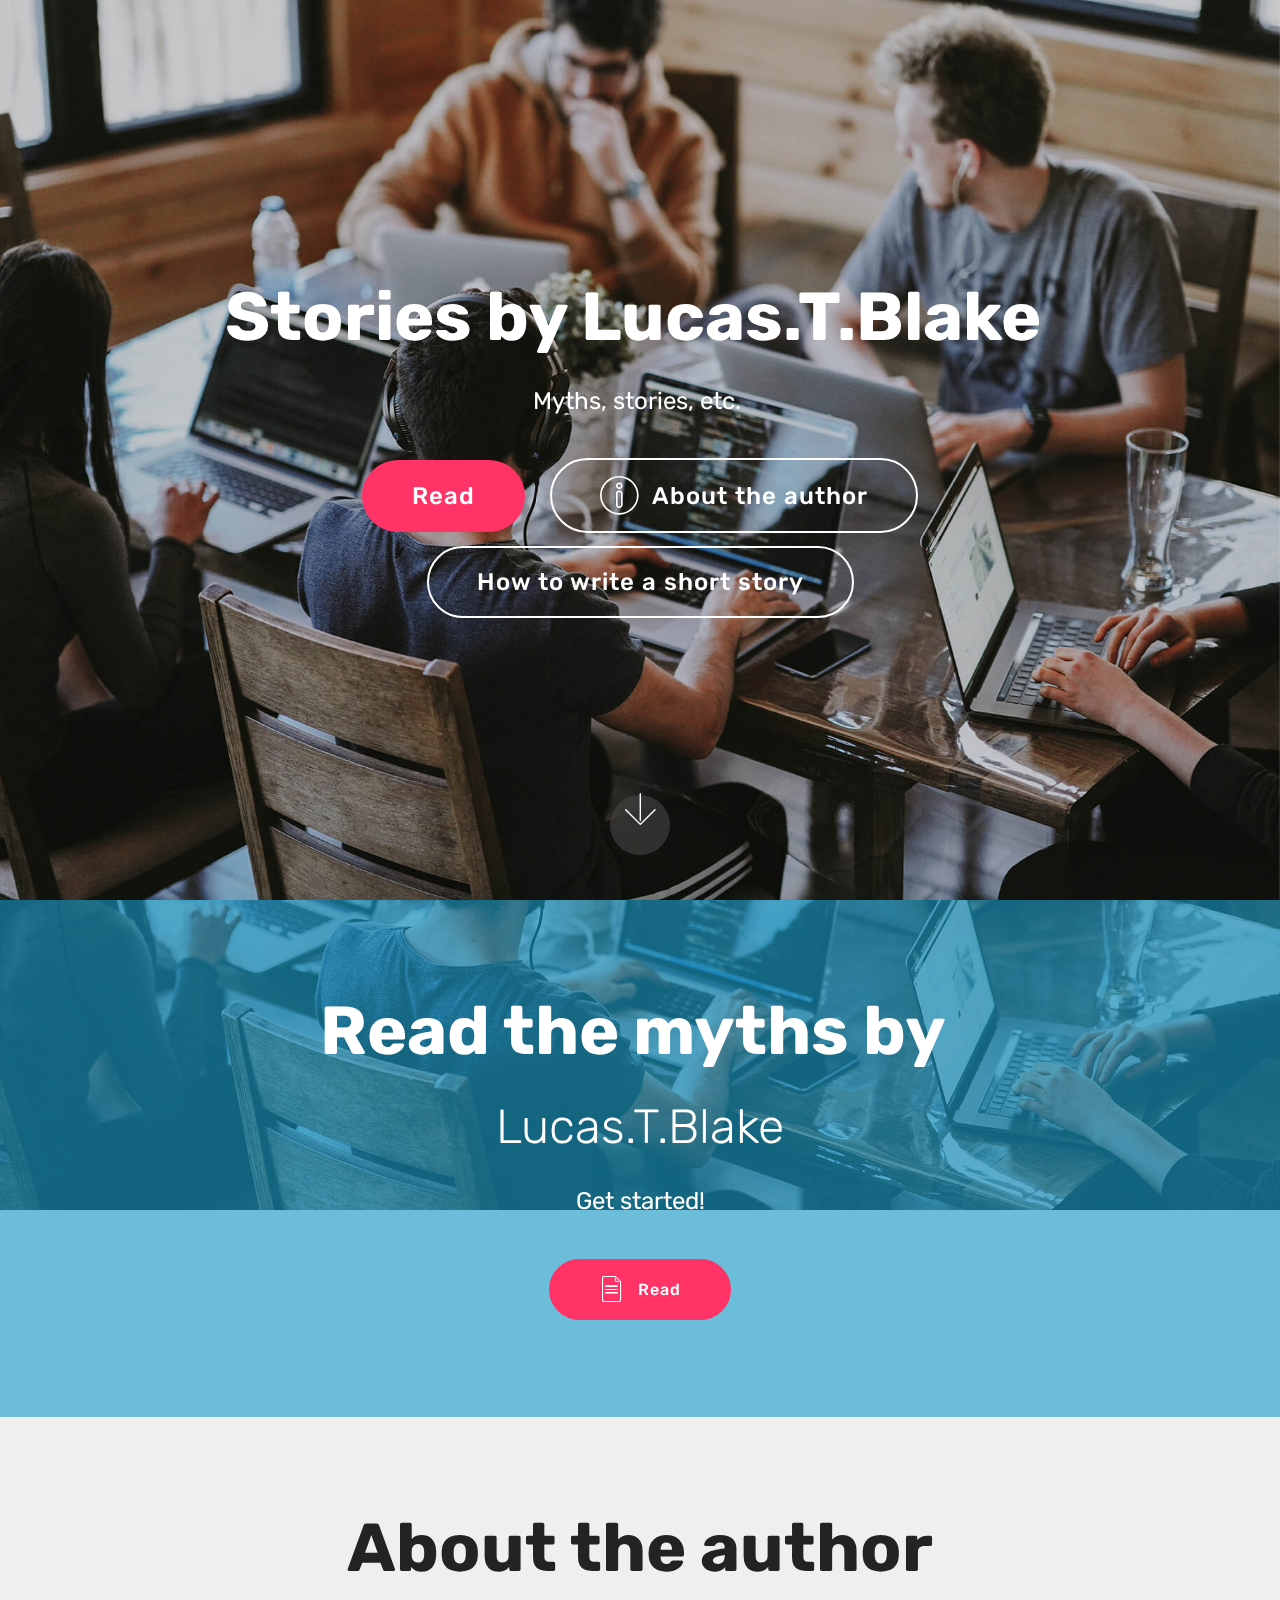
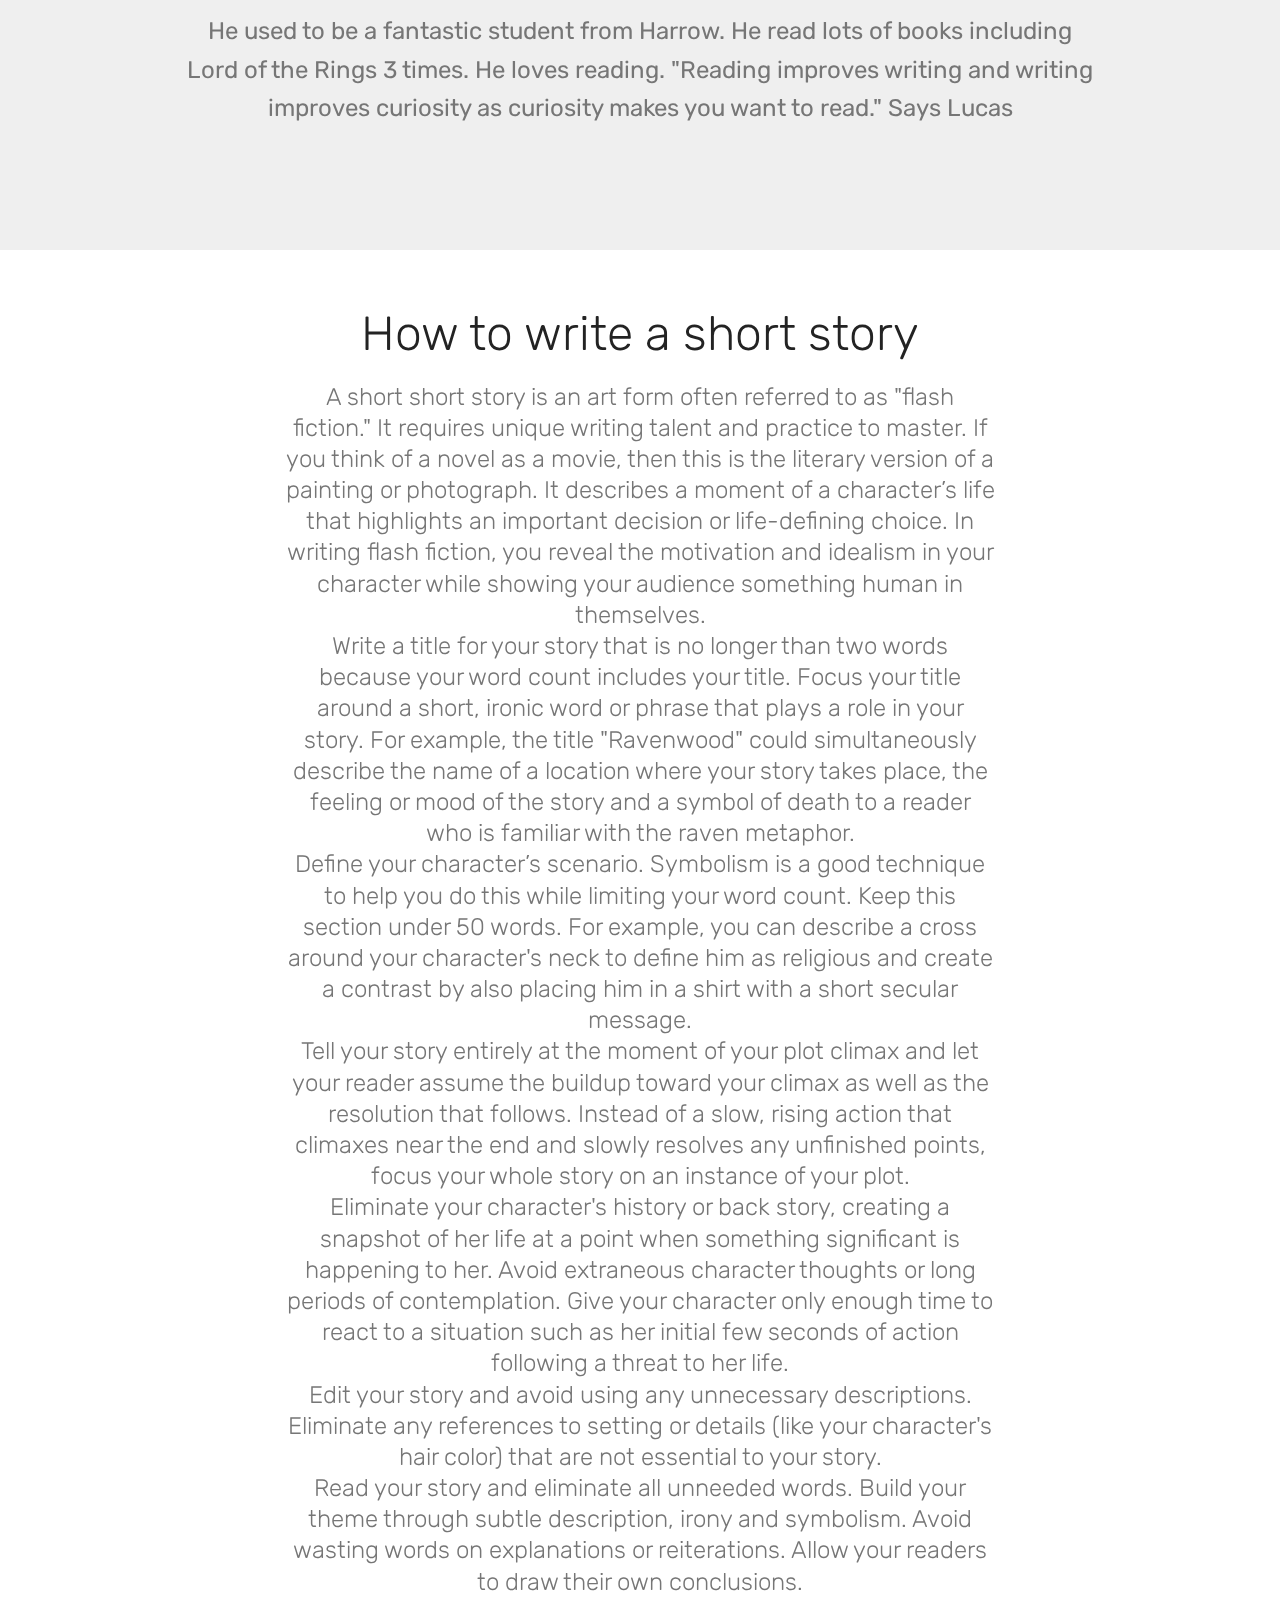
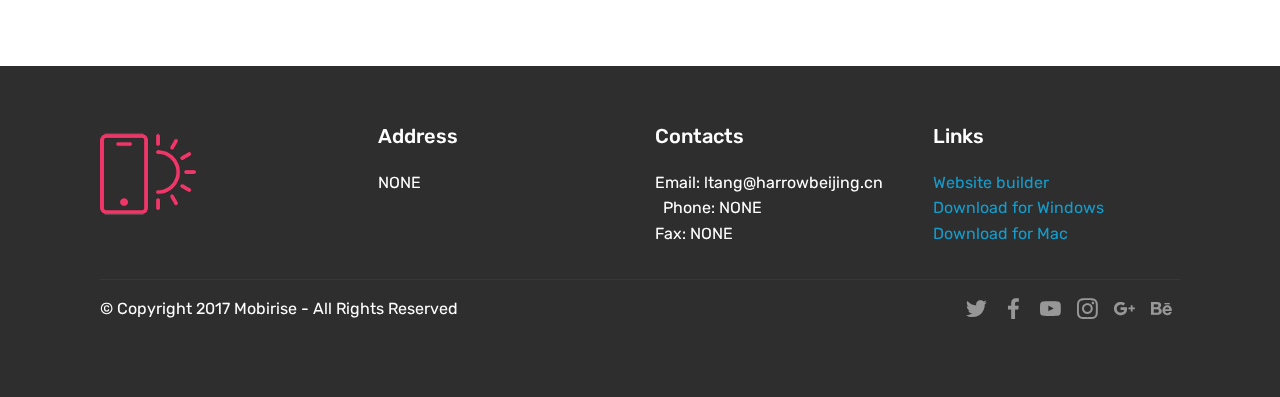
==== commit 94f16513: "create github pages" ====
--- a/index.html
+++ b/index.html
@@ -36,8 +36,8 @@
                     Stories by Lucas.T.Blake&nbsp;</h1>
                 
                 <p class="mbr-text pb-3 mbr-fonts-style display-5">Myths, stories, etc.&nbsp;</p>
-                <div class="mbr-section-btn"><a class="btn btn-md btn-secondary display-4" href="index.html#header1-3">Read</a>
-                    <a class="btn btn-md btn-white-outline display-4" href="index.html#header16-4"><span class="mbri-info mbr-iconfont mbr-iconfont-btn"></span>About the author</a></div>
+                <div class="mbr-section-btn"><a class="btn btn-md btn-secondary display-5" href="index.html#header1-3">Read</a>
+                    <a class="btn btn-md btn-white-outline display-5" href="index.html#header16-4"><span class="mbri-info mbr-iconfont mbr-iconfont-btn"></span>About the author</a> <a class="btn btn-md btn-white-outline display-5" href="index.html#content4-m">How to write a short story</a></div>
             </div>
         </div>
     </div>
@@ -48,7 +48,7 @@
     </div>
 </section>
 
-<section class="engine"><a href="https://mobirise.info/t">amp templates</a></section><section class="header1 cid-rn97u9n0Wr mbr-parallax-background" id="header1-3">
+<section class="engine"><a href="https://mobirise.info/j">website templates</a></section><section class="header1 cid-rn97u9n0Wr mbr-parallax-background" id="header1-3">
 
     
 
@@ -88,6 +88,28 @@
         </div>
     </div>
 
+</section>
+
+<section class="mbr-section content4 cid-rneoK5jgvJ" id="content4-m">
+
+    
+
+    <div class="container">
+        <div class="media-container-row">
+            <div class="title col-12 col-md-8">
+                <h2 class="align-center pb-3 mbr-fonts-style display-2">
+                    How to write a short story</h2>
+                <h3 class="mbr-section-subtitle align-center mbr-light mbr-fonts-style display-5">A short short story is an art form often referred to as "flash fiction." It requires unique writing talent and practice to master. If you think of a novel as a movie, then this is the literary version of a painting or photograph. It describes a moment of a character’s life that highlights an important decision or life-defining choice. In writing flash fiction, you reveal the motivation and idealism in your character while showing your audience something human in themselves.
+<div>Write a title for your story that is no longer than two words because your word count includes your title. Focus your title around a short, ironic word or phrase that plays a role in your story. For example, the title "Ravenwood" could simultaneously describe the name of a location where your story takes place, the feeling or mood of the story and a symbol of death to a reader who is familiar with the raven metaphor.
+</div><div>Define your character’s scenario. Symbolism is a good technique to help you do this while limiting your word count. Keep this section under 50 words. For example, you can describe a cross around your character's neck to define him as religious and create a contrast by also placing him in a shirt with a short secular message.
+</div><div>Tell your story entirely at the moment of your plot climax and let your reader assume the buildup toward your climax as well as the resolution that follows. Instead of a slow, rising action that climaxes near the end and slowly resolves any unfinished points, focus your whole story on an instance of your plot.
+</div><div>Eliminate your character's history or back story, creating a snapshot of her life at a point when something significant is happening to her. Avoid extraneous character thoughts or long periods of contemplation. Give your character only enough time to react to a situation such as her initial few seconds of action following a threat to her life.
+</div><div>Edit your story and avoid using any unnecessary descriptions. Eliminate any references to setting or details (like your character's hair color) that are not essential to your story.
+</div><div>Read your story and eliminate all unneeded words. Build your theme through subtle description, irony and symbolism. Avoid wasting words on explanations or reiterations. Allow your readers to draw their own conclusions.</div></h3>
+                
+            </div>
+        </div>
+    </div>
 </section>
 
 <section class="cid-qTkAaeaxX5" id="footer1-2">
--- a/assets/mobirise/css/mbr-additional.css
+++ b/assets/mobirise/css/mbr-additional.css
@@ -1409,6 +1409,14 @@
 .cid-rn98bEvskS P {
   color: #767676;
 }
+.cid-rneoK5jgvJ {
+  padding-top: 60px;
+  padding-bottom: 60px;
+  background-color: #ffffff;
+}
+.cid-rneoK5jgvJ .mbr-section-subtitle {
+  color: #767676;
+}
 .cid-qTkAaeaxX5 {
   padding-top: 60px;
   padding-bottom: 60px;
@@ -3100,3 +3108,410 @@
 .cid-rnbYX870AI .dropdown-item:hover {
   color: #c1c1c1 !important;
 }
+.cid-rnekNXfPCH {
+  padding-top: 60px;
+  padding-bottom: 60px;
+  background-color: #ffffff;
+}
+.cid-rnekNXfPCH .mbr-section-subtitle {
+  color: #767676;
+}
+.cid-rnelc4Krdp .navbar {
+  padding: .5rem 0;
+  background: #333333;
+  transition: none;
+  min-height: 77px;
+}
+.cid-rnelc4Krdp .navbar-dropdown.bg-color.transparent.opened {
+  background: #333333;
+}
+.cid-rnelc4Krdp a {
+  font-style: normal;
+}
+.cid-rnelc4Krdp .nav-item span {
+  padding-right: 0.4em;
+  line-height: 0.5em;
+  vertical-align: text-bottom;
+  position: relative;
+  text-decoration: none;
+}
+.cid-rnelc4Krdp .nav-item a {
+  display: -webkit-flex;
+  align-items: center;
+  justify-content: center;
+  padding: 0.7rem 0 !important;
+  margin: 0rem .65rem !important;
+  -webkit-align-items: center;
+  -webkit-justify-content: center;
+}
+.cid-rnelc4Krdp .nav-item:focus,
+.cid-rnelc4Krdp .nav-link:focus {
+  outline: none;
+}
+.cid-rnelc4Krdp .btn {
+  padding: 0.4rem 1.5rem;
+  display: -webkit-inline-flex;
+  align-items: center;
+  -webkit-align-items: center;
+}
+.cid-rnelc4Krdp .btn .mbr-iconfont {
+  font-size: 1.6rem;
+}
+.cid-rnelc4Krdp .menu-logo {
+  margin-right: auto;
+}
+.cid-rnelc4Krdp .menu-logo .navbar-brand {
+  display: flex;
+  margin-left: 5rem;
+  padding: 0;
+  transition: padding .2s;
+  min-height: 3.8rem;
+  -webkit-align-items: center;
+  align-items: center;
+}
+.cid-rnelc4Krdp .menu-logo .navbar-brand .navbar-caption-wrap {
+  display: flex;
+  -webkit-align-items: center;
+  align-items: center;
+  word-break: break-word;
+  min-width: 7rem;
+  margin: .3rem 0;
+}
+.cid-rnelc4Krdp .menu-logo .navbar-brand .navbar-caption-wrap .navbar-caption {
+  line-height: 1.2rem !important;
+  padding-right: 2rem;
+}
+.cid-rnelc4Krdp .menu-logo .navbar-brand .navbar-logo {
+  font-size: 4rem;
+  transition: font-size 0.25s;
+}
+.cid-rnelc4Krdp .menu-logo .navbar-brand .navbar-logo img {
+  display: flex;
+}
+.cid-rnelc4Krdp .menu-logo .navbar-brand .navbar-logo .mbr-iconfont {
+  transition: font-size 0.25s;
+}
+.cid-rnelc4Krdp .menu-logo .navbar-brand .navbar-logo a {
+  display: inline-flex;
+}
+.cid-rnelc4Krdp .navbar-toggleable-sm .navbar-collapse {
+  justify-content: flex-end;
+  -webkit-justify-content: flex-end;
+  padding-right: 5rem;
+  width: auto;
+}
+.cid-rnelc4Krdp .navbar-toggleable-sm .navbar-collapse .navbar-nav {
+  flex-wrap: wrap;
+  -webkit-flex-wrap: wrap;
+  padding-left: 0;
+}
+.cid-rnelc4Krdp .navbar-toggleable-sm .navbar-collapse .navbar-nav .nav-item {
+  -webkit-align-self: center;
+  align-self: center;
+}
+.cid-rnelc4Krdp .navbar-toggleable-sm .navbar-collapse .navbar-buttons {
+  padding-left: 0;
+  padding-bottom: 0;
+}
+.cid-rnelc4Krdp .dropdown .dropdown-menu {
+  background: #333333;
+  display: none;
+  position: absolute;
+  min-width: 5rem;
+  padding-top: 1.4rem;
+  padding-bottom: 1.4rem;
+  text-align: left;
+}
+.cid-rnelc4Krdp .dropdown .dropdown-menu .dropdown-item {
+  width: auto;
+  padding: 0.235em 1.5385em 0.235em 1.5385em !important;
+}
+.cid-rnelc4Krdp .dropdown .dropdown-menu .dropdown-item::after {
+  right: 0.5rem;
+}
+.cid-rnelc4Krdp .dropdown .dropdown-menu .dropdown-submenu {
+  margin: 0;
+}
+.cid-rnelc4Krdp .dropdown.open > .dropdown-menu {
+  display: block;
+}
+.cid-rnelc4Krdp .navbar-toggleable-sm.opened:after {
+  position: absolute;
+  width: 100vw;
+  height: 100vh;
+  content: '';
+  background-color: rgba(0, 0, 0, 0.1);
+  left: 0;
+  bottom: 0;
+  transform: translateY(100%);
+  -webkit-transform: translateY(100%);
+  z-index: 1000;
+}
+.cid-rnelc4Krdp .navbar.navbar-short {
+  min-height: 60px;
+  transition: all .2s;
+}
+.cid-rnelc4Krdp .navbar.navbar-short .navbar-toggler-right {
+  top: 20px;
+}
+.cid-rnelc4Krdp .navbar.navbar-short .navbar-logo a {
+  font-size: 2.5rem !important;
+  line-height: 2.5rem;
+  transition: font-size 0.25s;
+}
+.cid-rnelc4Krdp .navbar.navbar-short .navbar-logo a .mbr-iconfont {
+  font-size: 2.5rem !important;
+}
+.cid-rnelc4Krdp .navbar.navbar-short .navbar-logo a img {
+  height: 3rem !important;
+}
+.cid-rnelc4Krdp .navbar.navbar-short .navbar-brand {
+  min-height: 3rem;
+}
+.cid-rnelc4Krdp button.navbar-toggler {
+  width: 31px;
+  height: 18px;
+  cursor: pointer;
+  transition: all .2s;
+  top: 1.5rem;
+  right: 1rem;
+}
+.cid-rnelc4Krdp button.navbar-toggler:focus {
+  outline: none;
+}
+.cid-rnelc4Krdp button.navbar-toggler .hamburger span {
+  position: absolute;
+  right: 0;
+  width: 30px;
+  height: 2px;
+  border-right: 5px;
+  background-color: #ffffff;
+}
+.cid-rnelc4Krdp button.navbar-toggler .hamburger span:nth-child(1) {
+  top: 0;
+  transition: all .2s;
+}
+.cid-rnelc4Krdp button.navbar-toggler .hamburger span:nth-child(2) {
+  top: 8px;
+  transition: all .15s;
+}
+.cid-rnelc4Krdp button.navbar-toggler .hamburger span:nth-child(3) {
+  top: 8px;
+  transition: all .15s;
+}
+.cid-rnelc4Krdp button.navbar-toggler .hamburger span:nth-child(4) {
+  top: 16px;
+  transition: all .2s;
+}
+.cid-rnelc4Krdp nav.opened .hamburger span:nth-child(1) {
+  top: 8px;
+  width: 0;
+  opacity: 0;
+  right: 50%;
+  transition: all .2s;
+}
+.cid-rnelc4Krdp nav.opened .hamburger span:nth-child(2) {
+  -webkit-transform: rotate(45deg);
+  transform: rotate(45deg);
+  transition: all .25s;
+}
+.cid-rnelc4Krdp nav.opened .hamburger span:nth-child(3) {
+  -webkit-transform: rotate(-45deg);
+  transform: rotate(-45deg);
+  transition: all .25s;
+}
+.cid-rnelc4Krdp nav.opened .hamburger span:nth-child(4) {
+  top: 8px;
+  width: 0;
+  opacity: 0;
+  right: 50%;
+  transition: all .2s;
+}
+.cid-rnelc4Krdp .collapsed.navbar-expand {
+  flex-direction: column;
+  -webkit-flex-direction: column;
+}
+.cid-rnelc4Krdp .collapsed .btn {
+  display: -webkit-flex;
+}
+.cid-rnelc4Krdp .collapsed .navbar-collapse {
+  display: none !important;
+  padding-right: 0 !important;
+}
+.cid-rnelc4Krdp .collapsed .navbar-collapse.collapsing,
+.cid-rnelc4Krdp .collapsed .navbar-collapse.show {
+  display: block !important;
+}
+.cid-rnelc4Krdp .collapsed .navbar-collapse.collapsing .navbar-nav,
+.cid-rnelc4Krdp .collapsed .navbar-collapse.show .navbar-nav {
+  display: block;
+  text-align: center;
+}
+.cid-rnelc4Krdp .collapsed .navbar-collapse.collapsing .navbar-nav .nav-item,
+.cid-rnelc4Krdp .collapsed .navbar-collapse.show .navbar-nav .nav-item {
+  clear: both;
+}
+.cid-rnelc4Krdp .collapsed .navbar-collapse.collapsing .navbar-buttons,
+.cid-rnelc4Krdp .collapsed .navbar-collapse.show .navbar-buttons {
+  text-align: center;
+}
+.cid-rnelc4Krdp .collapsed .navbar-collapse.collapsing .navbar-buttons:last-child,
+.cid-rnelc4Krdp .collapsed .navbar-collapse.show .navbar-buttons:last-child {
+  margin-bottom: 1rem;
+}
+@media (min-width: 992px) {
+  .cid-rnelc4Krdp .collapsed:not(.navbar-short) .navbar-collapse {
+    max-height: calc(98.5vh - 3.8rem);
+  }
+}
+.cid-rnelc4Krdp .collapsed button.navbar-toggler {
+  display: block;
+}
+.cid-rnelc4Krdp .collapsed .navbar-brand {
+  margin-left: 1rem !important;
+}
+.cid-rnelc4Krdp .collapsed .navbar-toggleable-sm {
+  flex-direction: column;
+  -webkit-flex-direction: column;
+}
+.cid-rnelc4Krdp .collapsed .dropdown .dropdown-menu {
+  width: 100%;
+  text-align: center;
+  position: relative;
+  opacity: 0;
+  overflow: hidden;
+  display: block;
+  height: 0;
+  visibility: hidden;
+  padding: 0;
+  transition-duration: .5s;
+  transition-property: opacity,padding,height;
+}
+.cid-rnelc4Krdp .collapsed .dropdown.open > .dropdown-menu {
+  position: relative;
+  opacity: 1;
+  height: auto;
+  padding: 1.4rem 0;
+  visibility: visible;
+}
+.cid-rnelc4Krdp .collapsed .dropdown .dropdown-submenu {
+  left: 0;
+  text-align: center;
+  width: 100%;
+}
+.cid-rnelc4Krdp .collapsed .dropdown .dropdown-toggle[data-toggle="dropdown-submenu"]::after {
+  margin-top: 0;
+  position: inherit;
+  right: 0;
+  top: 50%;
+  display: inline-block;
+  width: 0;
+  height: 0;
+  margin-left: .3em;
+  vertical-align: middle;
+  content: "";
+  border-top: .30em solid;
+  border-right: .30em solid transparent;
+  border-left: .30em solid transparent;
+}
+@media (max-width: 991px) {
+  .cid-rnelc4Krdp .navbar-expand {
+    flex-direction: column;
+    -webkit-flex-direction: column;
+  }
+  .cid-rnelc4Krdp img {
+    height: 3.8rem !important;
+  }
+  .cid-rnelc4Krdp .btn {
+    display: -webkit-flex;
+  }
+  .cid-rnelc4Krdp button.navbar-toggler {
+    display: block;
+  }
+  .cid-rnelc4Krdp .navbar-brand {
+    margin-left: 1rem !important;
+  }
+  .cid-rnelc4Krdp .navbar-toggleable-sm {
+    flex-direction: column;
+    -webkit-flex-direction: column;
+  }
+  .cid-rnelc4Krdp .navbar-collapse {
+    display: none !important;
+    padding-right: 0 !important;
+  }
+  .cid-rnelc4Krdp .navbar-collapse.collapsing,
+  .cid-rnelc4Krdp .navbar-collapse.show {
+    display: block !important;
+  }
+  .cid-rnelc4Krdp .navbar-collapse.collapsing .navbar-nav,
+  .cid-rnelc4Krdp .navbar-collapse.show .navbar-nav {
+    display: block;
+    text-align: center;
+  }
+  .cid-rnelc4Krdp .navbar-collapse.collapsing .navbar-nav .nav-item,
+  .cid-rnelc4Krdp .navbar-collapse.show .navbar-nav .nav-item {
+    clear: both;
+  }
+  .cid-rnelc4Krdp .navbar-collapse.collapsing .navbar-buttons,
+  .cid-rnelc4Krdp .navbar-collapse.show .navbar-buttons {
+    text-align: center;
+  }
+  .cid-rnelc4Krdp .navbar-collapse.collapsing .navbar-buttons:last-child,
+  .cid-rnelc4Krdp .navbar-collapse.show .navbar-buttons:last-child {
+    margin-bottom: 1rem;
+  }
+  .cid-rnelc4Krdp .dropdown .dropdown-menu {
+    width: 100%;
+    text-align: center;
+    position: relative;
+    opacity: 0;
+    overflow: hidden;
+    display: block;
+    height: 0;
+    visibility: hidden;
+    padding: 0;
+    transition-duration: .5s;
+    transition-property: opacity,padding,height;
+  }
+  .cid-rnelc4Krdp .dropdown.open > .dropdown-menu {
+    position: relative;
+    opacity: 1;
+    height: auto;
+    padding: 1.4rem 0;
+    visibility: visible;
+  }
+  .cid-rnelc4Krdp .dropdown .dropdown-submenu {
+    left: 0;
+    text-align: center;
+    width: 100%;
+  }
+  .cid-rnelc4Krdp .dropdown .dropdown-toggle[data-toggle="dropdown-submenu"]::after {
+    margin-top: 0;
+    position: inherit;
+    right: 0;
+    top: 50%;
+    display: inline-block;
+    width: 0;
+    height: 0;
+    margin-left: .3em;
+    vertical-align: middle;
+    content: "";
+    border-top: .30em solid;
+    border-right: .30em solid transparent;
+    border-left: .30em solid transparent;
+  }
+}
+@media (min-width: 767px) {
+  .cid-rnelc4Krdp .menu-logo {
+    flex-shrink: 0;
+    -webkit-flex-shrink: 0;
+  }
+}
+.cid-rnelc4Krdp .navbar-collapse {
+  flex-basis: auto;
+  -webkit-flex-basis: auto;
+}
+.cid-rnelc4Krdp .nav-link:hover,
+.cid-rnelc4Krdp .dropdown-item:hover {
+  color: #c1c1c1 !important;
+}
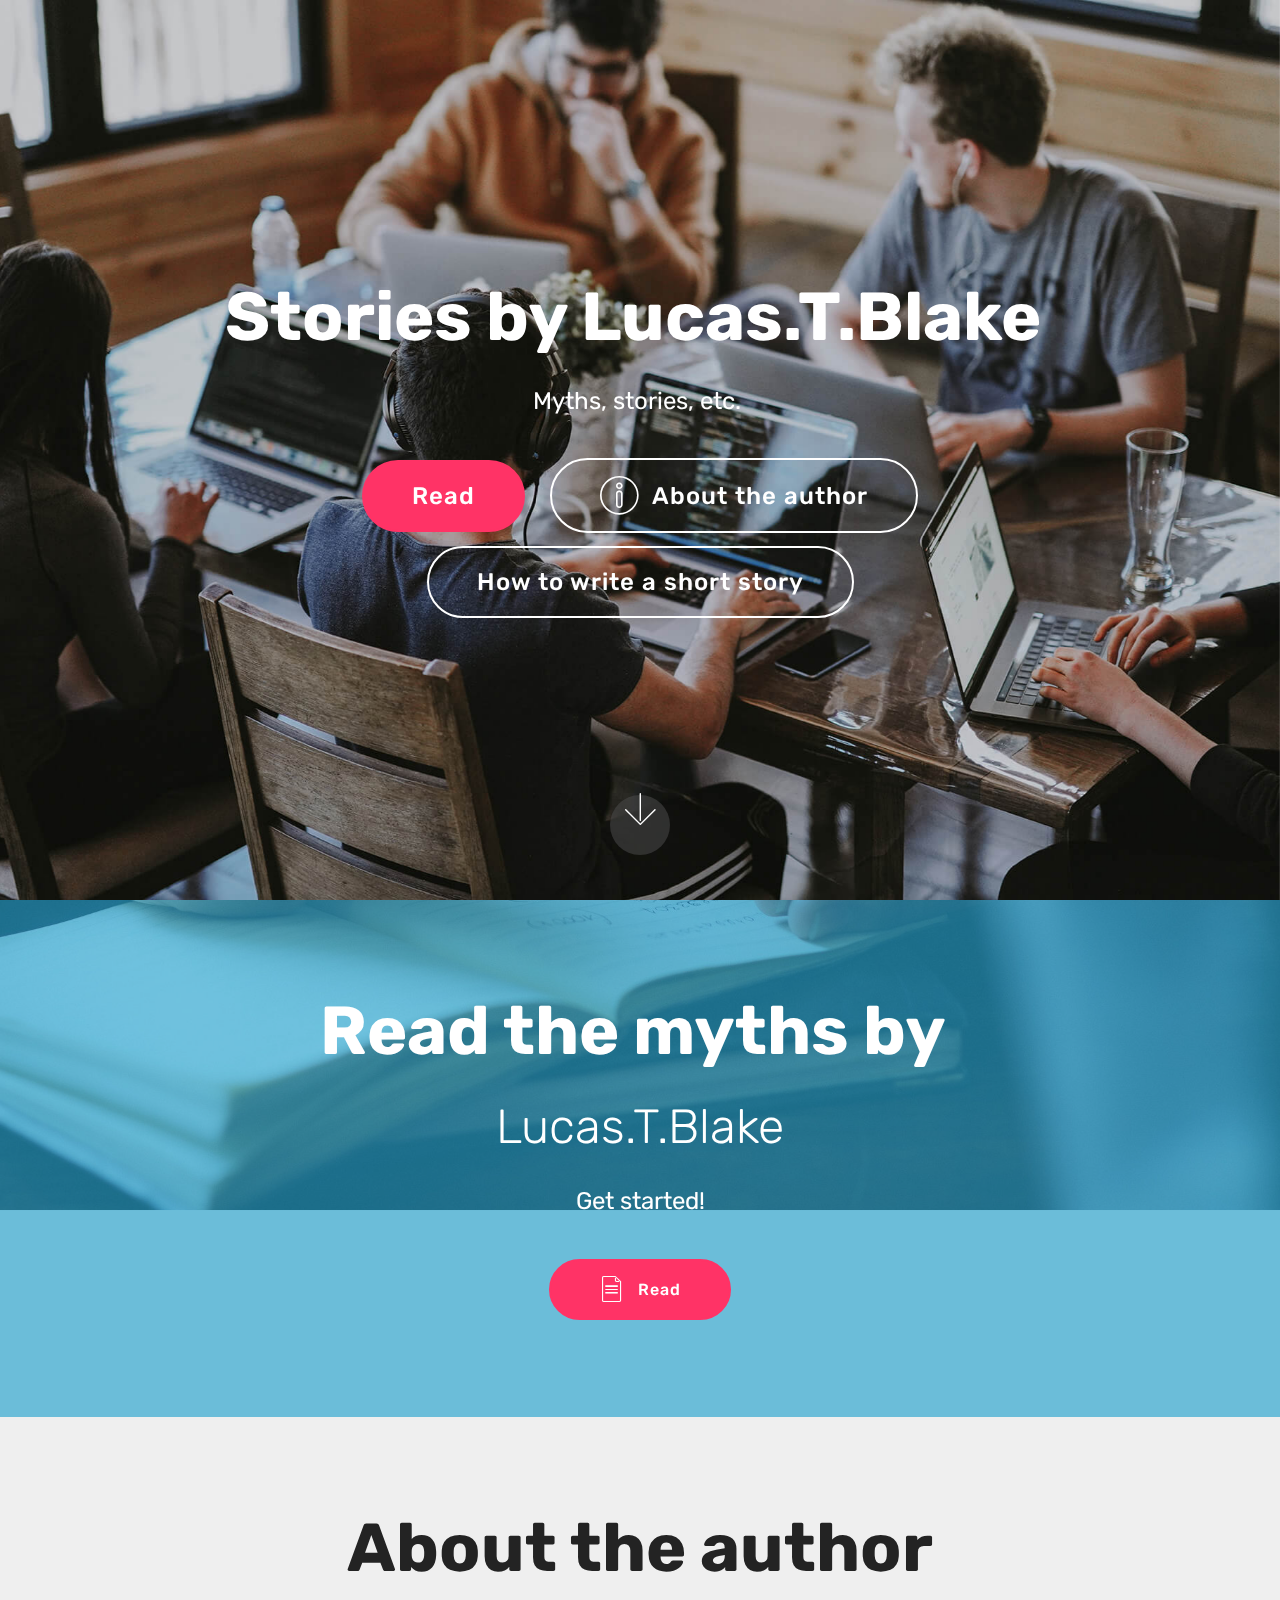
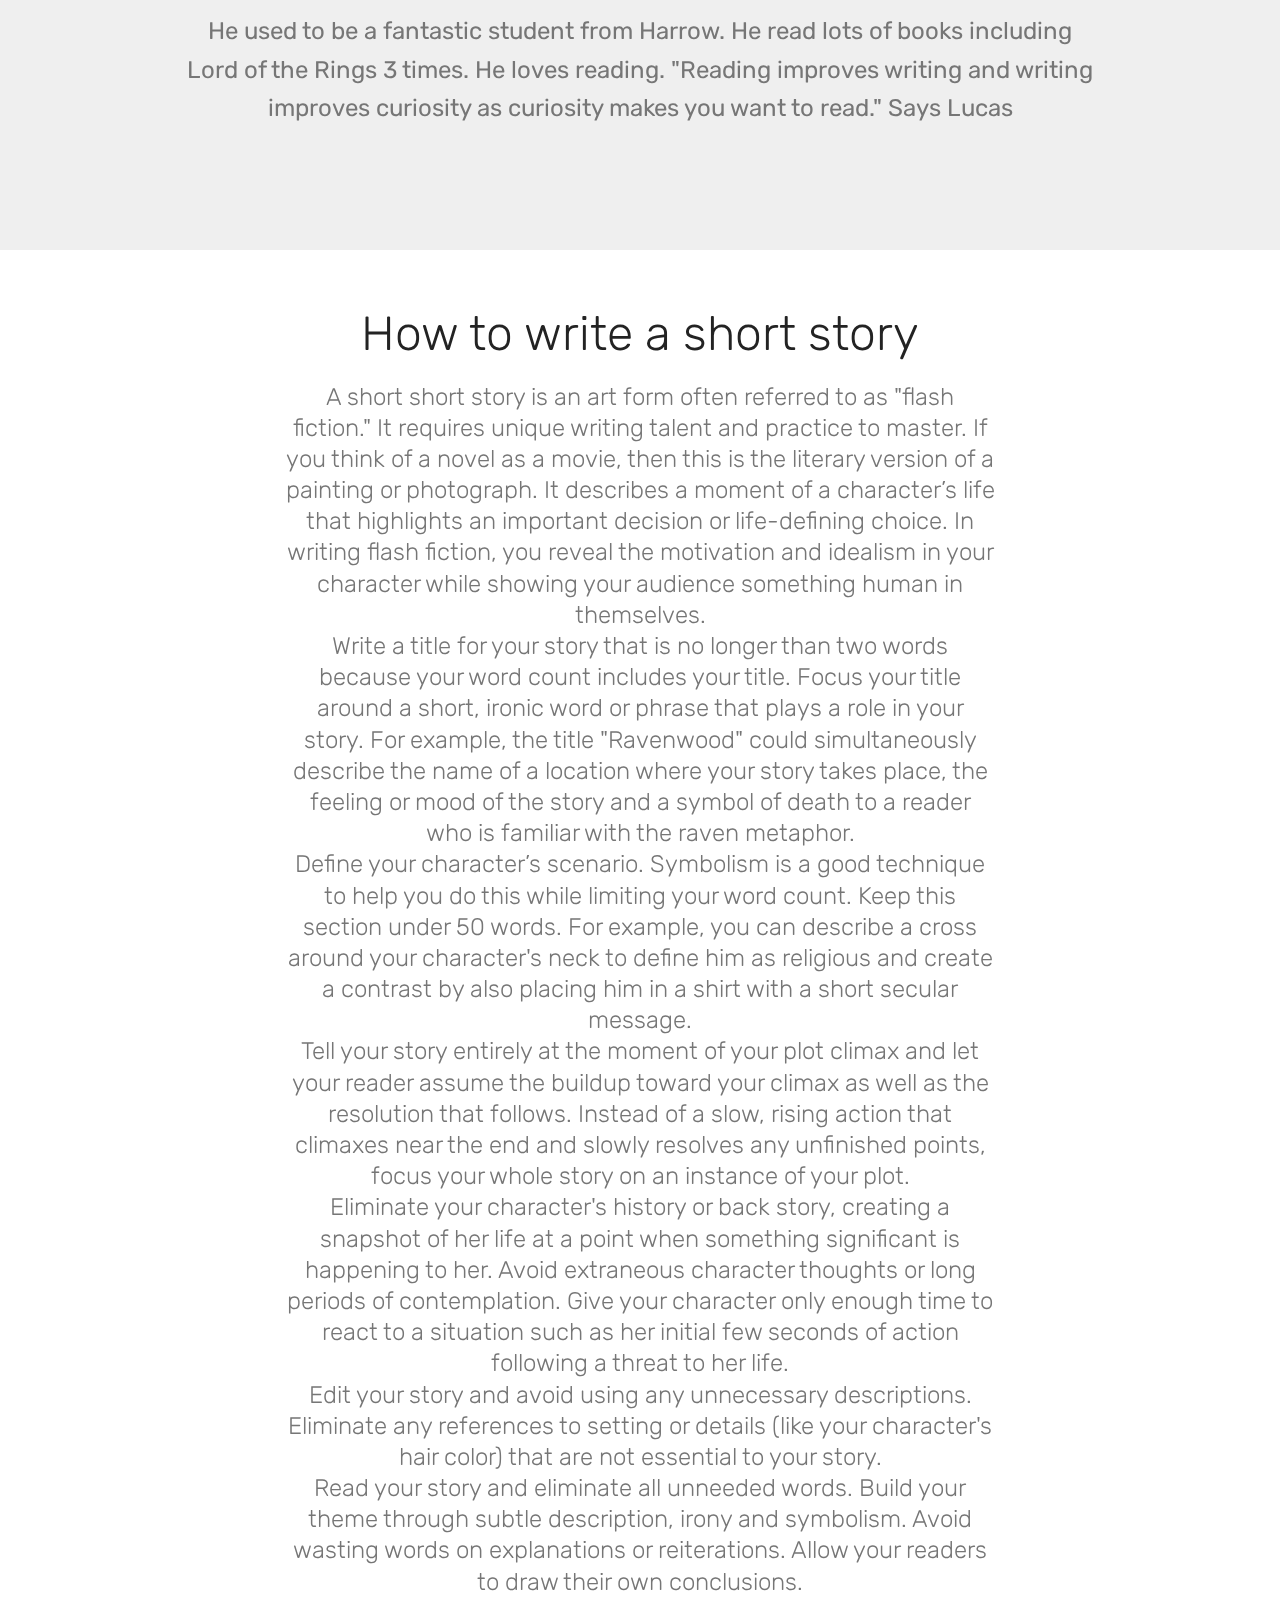
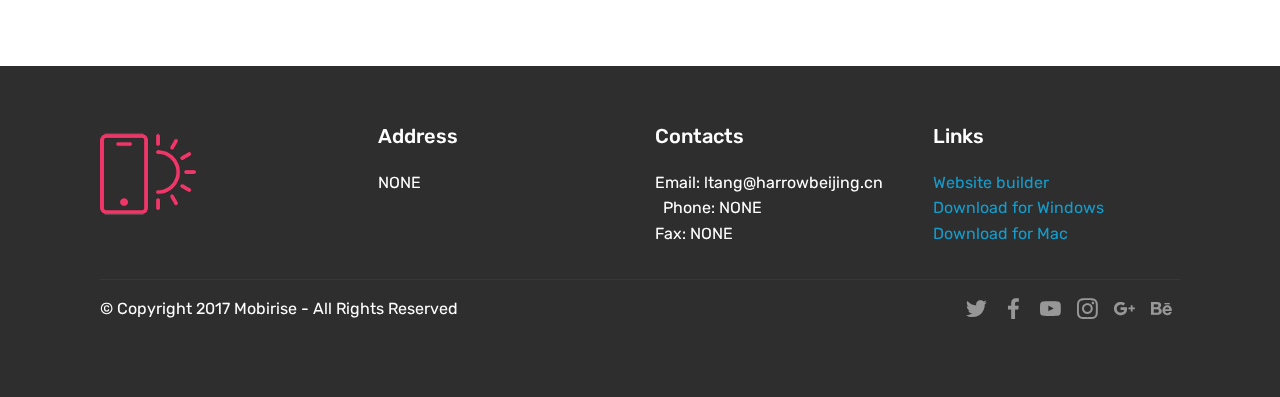
==== commit 2071c47f: "create github pages" ====
--- a/index.html
+++ b/index.html
@@ -48,7 +48,7 @@
     </div>
 </section>
 
-<section class="engine"><a href="https://mobirise.info/j">website templates</a></section><section class="header1 cid-rn97u9n0Wr mbr-parallax-background" id="header1-3">
+<section class="engine"><a href="https://mobirise.info/o">portfolio web templates</a></section><section class="header1 cid-rn97u9n0Wr mbr-parallax-background" id="header1-3">
 
     
 
--- a/assets/mobirise/css/mbr-additional.css
+++ b/assets/mobirise/css/mbr-additional.css
@@ -1399,7 +1399,7 @@
 .cid-rn97u9n0Wr {
   padding-top: 90px;
   padding-bottom: 90px;
-  background-image: url("../../../assets/images/background4.jpg");
+  background-image: url("../../../assets/images/mbr-1920x1280.jpg");
 }
 .cid-rn98bEvskS {
   padding-top: 90px;
@@ -1486,6 +1486,1252 @@
 }
 .cid-rn9bmYyxIu {
   background-image: url("../../../assets/images/lucass-desktop-2000x1335.jpg");
+}
+.cid-rn9cB9udGo {
+  padding-top: 60px;
+  padding-bottom: 60px;
+  background-color: #565656;
+}
+.cid-rn9cB9udGo .mbr-section-subtitle {
+  color: #767676;
+}
+.cid-rn9cB9udGo .mbr-section-subtitle DIV {
+  color: #ffffff;
+}
+.cid-rnc0JdR5zz .navbar {
+  padding: .5rem 0;
+  background: #333333;
+  transition: none;
+  min-height: 77px;
+}
+.cid-rnc0JdR5zz .navbar-dropdown.bg-color.transparent.opened {
+  background: #333333;
+}
+.cid-rnc0JdR5zz a {
+  font-style: normal;
+}
+.cid-rnc0JdR5zz .nav-item span {
+  padding-right: 0.4em;
+  line-height: 0.5em;
+  vertical-align: text-bottom;
+  position: relative;
+  text-decoration: none;
+}
+.cid-rnc0JdR5zz .nav-item a {
+  display: -webkit-flex;
+  align-items: center;
+  justify-content: center;
+  padding: 0.7rem 0 !important;
+  margin: 0rem .65rem !important;
+  -webkit-align-items: center;
+  -webkit-justify-content: center;
+}
+.cid-rnc0JdR5zz .nav-item:focus,
+.cid-rnc0JdR5zz .nav-link:focus {
+  outline: none;
+}
+.cid-rnc0JdR5zz .btn {
+  padding: 0.4rem 1.5rem;
+  display: -webkit-inline-flex;
+  align-items: center;
+  -webkit-align-items: center;
+}
+.cid-rnc0JdR5zz .btn .mbr-iconfont {
+  font-size: 1.6rem;
+}
+.cid-rnc0JdR5zz .menu-logo {
+  margin-right: auto;
+}
+.cid-rnc0JdR5zz .menu-logo .navbar-brand {
+  display: flex;
+  margin-left: 5rem;
+  padding: 0;
+  transition: padding .2s;
+  min-height: 3.8rem;
+  -webkit-align-items: center;
+  align-items: center;
+}
+.cid-rnc0JdR5zz .menu-logo .navbar-brand .navbar-caption-wrap {
+  display: flex;
+  -webkit-align-items: center;
+  align-items: center;
+  word-break: break-word;
+  min-width: 7rem;
+  margin: .3rem 0;
+}
+.cid-rnc0JdR5zz .menu-logo .navbar-brand .navbar-caption-wrap .navbar-caption {
+  line-height: 1.2rem !important;
+  padding-right: 2rem;
+}
+.cid-rnc0JdR5zz .menu-logo .navbar-brand .navbar-logo {
+  font-size: 4rem;
+  transition: font-size 0.25s;
+}
+.cid-rnc0JdR5zz .menu-logo .navbar-brand .navbar-logo img {
+  display: flex;
+}
+.cid-rnc0JdR5zz .menu-logo .navbar-brand .navbar-logo .mbr-iconfont {
+  transition: font-size 0.25s;
+}
+.cid-rnc0JdR5zz .menu-logo .navbar-brand .navbar-logo a {
+  display: inline-flex;
+}
+.cid-rnc0JdR5zz .navbar-toggleable-sm .navbar-collapse {
+  justify-content: flex-end;
+  -webkit-justify-content: flex-end;
+  padding-right: 5rem;
+  width: auto;
+}
+.cid-rnc0JdR5zz .navbar-toggleable-sm .navbar-collapse .navbar-nav {
+  flex-wrap: wrap;
+  -webkit-flex-wrap: wrap;
+  padding-left: 0;
+}
+.cid-rnc0JdR5zz .navbar-toggleable-sm .navbar-collapse .navbar-nav .nav-item {
+  -webkit-align-self: center;
+  align-self: center;
+}
+.cid-rnc0JdR5zz .navbar-toggleable-sm .navbar-collapse .navbar-buttons {
+  padding-left: 0;
+  padding-bottom: 0;
+}
+.cid-rnc0JdR5zz .dropdown .dropdown-menu {
+  background: #333333;
+  display: none;
+  position: absolute;
+  min-width: 5rem;
+  padding-top: 1.4rem;
+  padding-bottom: 1.4rem;
+  text-align: left;
+}
+.cid-rnc0JdR5zz .dropdown .dropdown-menu .dropdown-item {
+  width: auto;
+  padding: 0.235em 1.5385em 0.235em 1.5385em !important;
+}
+.cid-rnc0JdR5zz .dropdown .dropdown-menu .dropdown-item::after {
+  right: 0.5rem;
+}
+.cid-rnc0JdR5zz .dropdown .dropdown-menu .dropdown-submenu {
+  margin: 0;
+}
+.cid-rnc0JdR5zz .dropdown.open > .dropdown-menu {
+  display: block;
+}
+.cid-rnc0JdR5zz .navbar-toggleable-sm.opened:after {
+  position: absolute;
+  width: 100vw;
+  height: 100vh;
+  content: '';
+  background-color: rgba(0, 0, 0, 0.1);
+  left: 0;
+  bottom: 0;
+  transform: translateY(100%);
+  -webkit-transform: translateY(100%);
+  z-index: 1000;
+}
+.cid-rnc0JdR5zz .navbar.navbar-short {
+  min-height: 60px;
+  transition: all .2s;
+}
+.cid-rnc0JdR5zz .navbar.navbar-short .navbar-toggler-right {
+  top: 20px;
+}
+.cid-rnc0JdR5zz .navbar.navbar-short .navbar-logo a {
+  font-size: 2.5rem !important;
+  line-height: 2.5rem;
+  transition: font-size 0.25s;
+}
+.cid-rnc0JdR5zz .navbar.navbar-short .navbar-logo a .mbr-iconfont {
+  font-size: 2.5rem !important;
+}
+.cid-rnc0JdR5zz .navbar.navbar-short .navbar-logo a img {
+  height: 3rem !important;
+}
+.cid-rnc0JdR5zz .navbar.navbar-short .navbar-brand {
+  min-height: 3rem;
+}
+.cid-rnc0JdR5zz button.navbar-toggler {
+  width: 31px;
+  height: 18px;
+  cursor: pointer;
+  transition: all .2s;
+  top: 1.5rem;
+  right: 1rem;
+}
+.cid-rnc0JdR5zz button.navbar-toggler:focus {
+  outline: none;
+}
+.cid-rnc0JdR5zz button.navbar-toggler .hamburger span {
+  position: absolute;
+  right: 0;
+  width: 30px;
+  height: 2px;
+  border-right: 5px;
+  background-color: #ffffff;
+}
+.cid-rnc0JdR5zz button.navbar-toggler .hamburger span:nth-child(1) {
+  top: 0;
+  transition: all .2s;
+}
+.cid-rnc0JdR5zz button.navbar-toggler .hamburger span:nth-child(2) {
+  top: 8px;
+  transition: all .15s;
+}
+.cid-rnc0JdR5zz button.navbar-toggler .hamburger span:nth-child(3) {
+  top: 8px;
+  transition: all .15s;
+}
+.cid-rnc0JdR5zz button.navbar-toggler .hamburger span:nth-child(4) {
+  top: 16px;
+  transition: all .2s;
+}
+.cid-rnc0JdR5zz nav.opened .hamburger span:nth-child(1) {
+  top: 8px;
+  width: 0;
+  opacity: 0;
+  right: 50%;
+  transition: all .2s;
+}
+.cid-rnc0JdR5zz nav.opened .hamburger span:nth-child(2) {
+  -webkit-transform: rotate(45deg);
+  transform: rotate(45deg);
+  transition: all .25s;
+}
+.cid-rnc0JdR5zz nav.opened .hamburger span:nth-child(3) {
+  -webkit-transform: rotate(-45deg);
+  transform: rotate(-45deg);
+  transition: all .25s;
+}
+.cid-rnc0JdR5zz nav.opened .hamburger span:nth-child(4) {
+  top: 8px;
+  width: 0;
+  opacity: 0;
+  right: 50%;
+  transition: all .2s;
+}
+.cid-rnc0JdR5zz .collapsed.navbar-expand {
+  flex-direction: column;
+  -webkit-flex-direction: column;
+}
+.cid-rnc0JdR5zz .collapsed .btn {
+  display: -webkit-flex;
+}
+.cid-rnc0JdR5zz .collapsed .navbar-collapse {
+  display: none !important;
+  padding-right: 0 !important;
+}
+.cid-rnc0JdR5zz .collapsed .navbar-collapse.collapsing,
+.cid-rnc0JdR5zz .collapsed .navbar-collapse.show {
+  display: block !important;
+}
+.cid-rnc0JdR5zz .collapsed .navbar-collapse.collapsing .navbar-nav,
+.cid-rnc0JdR5zz .collapsed .navbar-collapse.show .navbar-nav {
+  display: block;
+  text-align: center;
+}
+.cid-rnc0JdR5zz .collapsed .navbar-collapse.collapsing .navbar-nav .nav-item,
+.cid-rnc0JdR5zz .collapsed .navbar-collapse.show .navbar-nav .nav-item {
+  clear: both;
+}
+.cid-rnc0JdR5zz .collapsed .navbar-collapse.collapsing .navbar-nav .nav-item:last-child,
+.cid-rnc0JdR5zz .collapsed .navbar-collapse.show .navbar-nav .nav-item:last-child {
+  margin-bottom: 1rem;
+}
+.cid-rnc0JdR5zz .collapsed .navbar-collapse.collapsing .navbar-buttons,
+.cid-rnc0JdR5zz .collapsed .navbar-collapse.show .navbar-buttons {
+  text-align: center;
+}
+.cid-rnc0JdR5zz .collapsed .navbar-collapse.collapsing .navbar-buttons:last-child,
+.cid-rnc0JdR5zz .collapsed .navbar-collapse.show .navbar-buttons:last-child {
+  margin-bottom: 1rem;
+}
+@media (min-width: 992px) {
+  .cid-rnc0JdR5zz .collapsed:not(.navbar-short) .navbar-collapse {
+    max-height: calc(98.5vh - 3.8rem);
+  }
+}
+.cid-rnc0JdR5zz .collapsed button.navbar-toggler {
+  display: block;
+}
+.cid-rnc0JdR5zz .collapsed .navbar-brand {
+  margin-left: 1rem !important;
+}
+.cid-rnc0JdR5zz .collapsed .navbar-toggleable-sm {
+  flex-direction: column;
+  -webkit-flex-direction: column;
+}
+.cid-rnc0JdR5zz .collapsed .dropdown .dropdown-menu {
+  width: 100%;
+  text-align: center;
+  position: relative;
+  opacity: 0;
+  overflow: hidden;
+  display: block;
+  height: 0;
+  visibility: hidden;
+  padding: 0;
+  transition-duration: .5s;
+  transition-property: opacity,padding,height;
+}
+.cid-rnc0JdR5zz .collapsed .dropdown.open > .dropdown-menu {
+  position: relative;
+  opacity: 1;
+  height: auto;
+  padding: 1.4rem 0;
+  visibility: visible;
+}
+.cid-rnc0JdR5zz .collapsed .dropdown .dropdown-submenu {
+  left: 0;
+  text-align: center;
+  width: 100%;
+}
+.cid-rnc0JdR5zz .collapsed .dropdown .dropdown-toggle[data-toggle="dropdown-submenu"]::after {
+  margin-top: 0;
+  position: inherit;
+  right: 0;
+  top: 50%;
+  display: inline-block;
+  width: 0;
+  height: 0;
+  margin-left: .3em;
+  vertical-align: middle;
+  content: "";
+  border-top: .30em solid;
+  border-right: .30em solid transparent;
+  border-left: .30em solid transparent;
+}
+@media (max-width: 991px) {
+  .cid-rnc0JdR5zz .navbar-expand {
+    flex-direction: column;
+    -webkit-flex-direction: column;
+  }
+  .cid-rnc0JdR5zz img {
+    height: 3.8rem !important;
+  }
+  .cid-rnc0JdR5zz .btn {
+    display: -webkit-flex;
+  }
+  .cid-rnc0JdR5zz button.navbar-toggler {
+    display: block;
+  }
+  .cid-rnc0JdR5zz .navbar-brand {
+    margin-left: 1rem !important;
+  }
+  .cid-rnc0JdR5zz .navbar-toggleable-sm {
+    flex-direction: column;
+    -webkit-flex-direction: column;
+  }
+  .cid-rnc0JdR5zz .navbar-collapse {
+    display: none !important;
+    padding-right: 0 !important;
+  }
+  .cid-rnc0JdR5zz .navbar-collapse.collapsing,
+  .cid-rnc0JdR5zz .navbar-collapse.show {
+    display: block !important;
+  }
+  .cid-rnc0JdR5zz .navbar-collapse.collapsing .navbar-nav,
+  .cid-rnc0JdR5zz .navbar-collapse.show .navbar-nav {
+    display: block;
+    text-align: center;
+  }
+  .cid-rnc0JdR5zz .navbar-collapse.collapsing .navbar-nav .nav-item,
+  .cid-rnc0JdR5zz .navbar-collapse.show .navbar-nav .nav-item {
+    clear: both;
+  }
+  .cid-rnc0JdR5zz .navbar-collapse.collapsing .navbar-nav .nav-item:last-child,
+  .cid-rnc0JdR5zz .navbar-collapse.show .navbar-nav .nav-item:last-child {
+    margin-bottom: 1rem;
+  }
+  .cid-rnc0JdR5zz .navbar-collapse.collapsing .navbar-buttons,
+  .cid-rnc0JdR5zz .navbar-collapse.show .navbar-buttons {
+    text-align: center;
+  }
+  .cid-rnc0JdR5zz .navbar-collapse.collapsing .navbar-buttons:last-child,
+  .cid-rnc0JdR5zz .navbar-collapse.show .navbar-buttons:last-child {
+    margin-bottom: 1rem;
+  }
+  .cid-rnc0JdR5zz .dropdown .dropdown-menu {
+    width: 100%;
+    text-align: center;
+    position: relative;
+    opacity: 0;
+    overflow: hidden;
+    display: block;
+    height: 0;
+    visibility: hidden;
+    padding: 0;
+    transition-duration: .5s;
+    transition-property: opacity,padding,height;
+  }
+  .cid-rnc0JdR5zz .dropdown.open > .dropdown-menu {
+    position: relative;
+    opacity: 1;
+    height: auto;
+    padding: 1.4rem 0;
+    visibility: visible;
+  }
+  .cid-rnc0JdR5zz .dropdown .dropdown-submenu {
+    left: 0;
+    text-align: center;
+    width: 100%;
+  }
+  .cid-rnc0JdR5zz .dropdown .dropdown-toggle[data-toggle="dropdown-submenu"]::after {
+    margin-top: 0;
+    position: inherit;
+    right: 0;
+    top: 50%;
+    display: inline-block;
+    width: 0;
+    height: 0;
+    margin-left: .3em;
+    vertical-align: middle;
+    content: "";
+    border-top: .30em solid;
+    border-right: .30em solid transparent;
+    border-left: .30em solid transparent;
+  }
+}
+@media (min-width: 767px) {
+  .cid-rnc0JdR5zz .menu-logo {
+    flex-shrink: 0;
+    -webkit-flex-shrink: 0;
+  }
+}
+.cid-rnc0JdR5zz .navbar-collapse {
+  flex-basis: auto;
+  -webkit-flex-basis: auto;
+}
+.cid-rnc0JdR5zz .nav-link:hover,
+.cid-rnc0JdR5zz .dropdown-item:hover {
+  color: #c1c1c1 !important;
+}
+.cid-rn9d4E8iRN {
+  padding-top: 60px;
+  padding-bottom: 60px;
+  background-color: #232323;
+}
+.cid-rn9d4E8iRN .mbr-section-subtitle {
+  color: #ffffff;
+}
+.cid-rn9d4E8iRN H2 {
+  color: #efefef;
+}
+.cid-rnce7PsH6Z .navbar {
+  padding: .5rem 0;
+  background: #333333;
+  transition: none;
+  min-height: 77px;
+}
+.cid-rnce7PsH6Z .navbar-dropdown.bg-color.transparent.opened {
+  background: #333333;
+}
+.cid-rnce7PsH6Z a {
+  font-style: normal;
+}
+.cid-rnce7PsH6Z .nav-item span {
+  padding-right: 0.4em;
+  line-height: 0.5em;
+  vertical-align: text-bottom;
+  position: relative;
+  text-decoration: none;
+}
+.cid-rnce7PsH6Z .nav-item a {
+  display: -webkit-flex;
+  align-items: center;
+  justify-content: center;
+  padding: 0.7rem 0 !important;
+  margin: 0rem .65rem !important;
+  -webkit-align-items: center;
+  -webkit-justify-content: center;
+}
+.cid-rnce7PsH6Z .nav-item:focus,
+.cid-rnce7PsH6Z .nav-link:focus {
+  outline: none;
+}
+.cid-rnce7PsH6Z .btn {
+  padding: 0.4rem 1.5rem;
+  display: -webkit-inline-flex;
+  align-items: center;
+  -webkit-align-items: center;
+}
+.cid-rnce7PsH6Z .btn .mbr-iconfont {
+  font-size: 1.6rem;
+}
+.cid-rnce7PsH6Z .menu-logo {
+  margin-right: auto;
+}
+.cid-rnce7PsH6Z .menu-logo .navbar-brand {
+  display: flex;
+  margin-left: 5rem;
+  padding: 0;
+  transition: padding .2s;
+  min-height: 3.8rem;
+  -webkit-align-items: center;
+  align-items: center;
+}
+.cid-rnce7PsH6Z .menu-logo .navbar-brand .navbar-caption-wrap {
+  display: flex;
+  -webkit-align-items: center;
+  align-items: center;
+  word-break: break-word;
+  min-width: 7rem;
+  margin: .3rem 0;
+}
+.cid-rnce7PsH6Z .menu-logo .navbar-brand .navbar-caption-wrap .navbar-caption {
+  line-height: 1.2rem !important;
+  padding-right: 2rem;
+}
+.cid-rnce7PsH6Z .menu-logo .navbar-brand .navbar-logo {
+  font-size: 4rem;
+  transition: font-size 0.25s;
+}
+.cid-rnce7PsH6Z .menu-logo .navbar-brand .navbar-logo img {
+  display: flex;
+}
+.cid-rnce7PsH6Z .menu-logo .navbar-brand .navbar-logo .mbr-iconfont {
+  transition: font-size 0.25s;
+}
+.cid-rnce7PsH6Z .menu-logo .navbar-brand .navbar-logo a {
+  display: inline-flex;
+}
+.cid-rnce7PsH6Z .navbar-toggleable-sm .navbar-collapse {
+  justify-content: flex-end;
+  -webkit-justify-content: flex-end;
+  padding-right: 5rem;
+  width: auto;
+}
+.cid-rnce7PsH6Z .navbar-toggleable-sm .navbar-collapse .navbar-nav {
+  flex-wrap: wrap;
+  -webkit-flex-wrap: wrap;
+  padding-left: 0;
+}
+.cid-rnce7PsH6Z .navbar-toggleable-sm .navbar-collapse .navbar-nav .nav-item {
+  -webkit-align-self: center;
+  align-self: center;
+}
+.cid-rnce7PsH6Z .navbar-toggleable-sm .navbar-collapse .navbar-buttons {
+  padding-left: 0;
+  padding-bottom: 0;
+}
+.cid-rnce7PsH6Z .dropdown .dropdown-menu {
+  background: #333333;
+  display: none;
+  position: absolute;
+  min-width: 5rem;
+  padding-top: 1.4rem;
+  padding-bottom: 1.4rem;
+  text-align: left;
+}
+.cid-rnce7PsH6Z .dropdown .dropdown-menu .dropdown-item {
+  width: auto;
+  padding: 0.235em 1.5385em 0.235em 1.5385em !important;
+}
+.cid-rnce7PsH6Z .dropdown .dropdown-menu .dropdown-item::after {
+  right: 0.5rem;
+}
+.cid-rnce7PsH6Z .dropdown .dropdown-menu .dropdown-submenu {
+  margin: 0;
+}
+.cid-rnce7PsH6Z .dropdown.open > .dropdown-menu {
+  display: block;
+}
+.cid-rnce7PsH6Z .navbar-toggleable-sm.opened:after {
+  position: absolute;
+  width: 100vw;
+  height: 100vh;
+  content: '';
+  background-color: rgba(0, 0, 0, 0.1);
+  left: 0;
+  bottom: 0;
+  transform: translateY(100%);
+  -webkit-transform: translateY(100%);
+  z-index: 1000;
+}
+.cid-rnce7PsH6Z .navbar.navbar-short {
+  min-height: 60px;
+  transition: all .2s;
+}
+.cid-rnce7PsH6Z .navbar.navbar-short .navbar-toggler-right {
+  top: 20px;
+}
+.cid-rnce7PsH6Z .navbar.navbar-short .navbar-logo a {
+  font-size: 2.5rem !important;
+  line-height: 2.5rem;
+  transition: font-size 0.25s;
+}
+.cid-rnce7PsH6Z .navbar.navbar-short .navbar-logo a .mbr-iconfont {
+  font-size: 2.5rem !important;
+}
+.cid-rnce7PsH6Z .navbar.navbar-short .navbar-logo a img {
+  height: 3rem !important;
+}
+.cid-rnce7PsH6Z .navbar.navbar-short .navbar-brand {
+  min-height: 3rem;
+}
+.cid-rnce7PsH6Z button.navbar-toggler {
+  width: 31px;
+  height: 18px;
+  cursor: pointer;
+  transition: all .2s;
+  top: 1.5rem;
+  right: 1rem;
+}
+.cid-rnce7PsH6Z button.navbar-toggler:focus {
+  outline: none;
+}
+.cid-rnce7PsH6Z button.navbar-toggler .hamburger span {
+  position: absolute;
+  right: 0;
+  width: 30px;
+  height: 2px;
+  border-right: 5px;
+  background-color: #ffffff;
+}
+.cid-rnce7PsH6Z button.navbar-toggler .hamburger span:nth-child(1) {
+  top: 0;
+  transition: all .2s;
+}
+.cid-rnce7PsH6Z button.navbar-toggler .hamburger span:nth-child(2) {
+  top: 8px;
+  transition: all .15s;
+}
+.cid-rnce7PsH6Z button.navbar-toggler .hamburger span:nth-child(3) {
+  top: 8px;
+  transition: all .15s;
+}
+.cid-rnce7PsH6Z button.navbar-toggler .hamburger span:nth-child(4) {
+  top: 16px;
+  transition: all .2s;
+}
+.cid-rnce7PsH6Z nav.opened .hamburger span:nth-child(1) {
+  top: 8px;
+  width: 0;
+  opacity: 0;
+  right: 50%;
+  transition: all .2s;
+}
+.cid-rnce7PsH6Z nav.opened .hamburger span:nth-child(2) {
+  -webkit-transform: rotate(45deg);
+  transform: rotate(45deg);
+  transition: all .25s;
+}
+.cid-rnce7PsH6Z nav.opened .hamburger span:nth-child(3) {
+  -webkit-transform: rotate(-45deg);
+  transform: rotate(-45deg);
+  transition: all .25s;
+}
+.cid-rnce7PsH6Z nav.opened .hamburger span:nth-child(4) {
+  top: 8px;
+  width: 0;
+  opacity: 0;
+  right: 50%;
+  transition: all .2s;
+}
+.cid-rnce7PsH6Z .collapsed.navbar-expand {
+  flex-direction: column;
+  -webkit-flex-direction: column;
+}
+.cid-rnce7PsH6Z .collapsed .btn {
+  display: -webkit-flex;
+}
+.cid-rnce7PsH6Z .collapsed .navbar-collapse {
+  display: none !important;
+  padding-right: 0 !important;
+}
+.cid-rnce7PsH6Z .collapsed .navbar-collapse.collapsing,
+.cid-rnce7PsH6Z .collapsed .navbar-collapse.show {
+  display: block !important;
+}
+.cid-rnce7PsH6Z .collapsed .navbar-collapse.collapsing .navbar-nav,
+.cid-rnce7PsH6Z .collapsed .navbar-collapse.show .navbar-nav {
+  display: block;
+  text-align: center;
+}
+.cid-rnce7PsH6Z .collapsed .navbar-collapse.collapsing .navbar-nav .nav-item,
+.cid-rnce7PsH6Z .collapsed .navbar-collapse.show .navbar-nav .nav-item {
+  clear: both;
+}
+.cid-rnce7PsH6Z .collapsed .navbar-collapse.collapsing .navbar-nav .nav-item:last-child,
+.cid-rnce7PsH6Z .collapsed .navbar-collapse.show .navbar-nav .nav-item:last-child {
+  margin-bottom: 1rem;
+}
+.cid-rnce7PsH6Z .collapsed .navbar-collapse.collapsing .navbar-buttons,
+.cid-rnce7PsH6Z .collapsed .navbar-collapse.show .navbar-buttons {
+  text-align: center;
+}
+.cid-rnce7PsH6Z .collapsed .navbar-collapse.collapsing .navbar-buttons:last-child,
+.cid-rnce7PsH6Z .collapsed .navbar-collapse.show .navbar-buttons:last-child {
+  margin-bottom: 1rem;
+}
+@media (min-width: 992px) {
+  .cid-rnce7PsH6Z .collapsed:not(.navbar-short) .navbar-collapse {
+    max-height: calc(98.5vh - 3.8rem);
+  }
+}
+.cid-rnce7PsH6Z .collapsed button.navbar-toggler {
+  display: block;
+}
+.cid-rnce7PsH6Z .collapsed .navbar-brand {
+  margin-left: 1rem !important;
+}
+.cid-rnce7PsH6Z .collapsed .navbar-toggleable-sm {
+  flex-direction: column;
+  -webkit-flex-direction: column;
+}
+.cid-rnce7PsH6Z .collapsed .dropdown .dropdown-menu {
+  width: 100%;
+  text-align: center;
+  position: relative;
+  opacity: 0;
+  overflow: hidden;
+  display: block;
+  height: 0;
+  visibility: hidden;
+  padding: 0;
+  transition-duration: .5s;
+  transition-property: opacity,padding,height;
+}
+.cid-rnce7PsH6Z .collapsed .dropdown.open > .dropdown-menu {
+  position: relative;
+  opacity: 1;
+  height: auto;
+  padding: 1.4rem 0;
+  visibility: visible;
+}
+.cid-rnce7PsH6Z .collapsed .dropdown .dropdown-submenu {
+  left: 0;
+  text-align: center;
+  width: 100%;
+}
+.cid-rnce7PsH6Z .collapsed .dropdown .dropdown-toggle[data-toggle="dropdown-submenu"]::after {
+  margin-top: 0;
+  position: inherit;
+  right: 0;
+  top: 50%;
+  display: inline-block;
+  width: 0;
+  height: 0;
+  margin-left: .3em;
+  vertical-align: middle;
+  content: "";
+  border-top: .30em solid;
+  border-right: .30em solid transparent;
+  border-left: .30em solid transparent;
+}
+@media (max-width: 991px) {
+  .cid-rnce7PsH6Z .navbar-expand {
+    flex-direction: column;
+    -webkit-flex-direction: column;
+  }
+  .cid-rnce7PsH6Z img {
+    height: 3.8rem !important;
+  }
+  .cid-rnce7PsH6Z .btn {
+    display: -webkit-flex;
+  }
+  .cid-rnce7PsH6Z button.navbar-toggler {
+    display: block;
+  }
+  .cid-rnce7PsH6Z .navbar-brand {
+    margin-left: 1rem !important;
+  }
+  .cid-rnce7PsH6Z .navbar-toggleable-sm {
+    flex-direction: column;
+    -webkit-flex-direction: column;
+  }
+  .cid-rnce7PsH6Z .navbar-collapse {
+    display: none !important;
+    padding-right: 0 !important;
+  }
+  .cid-rnce7PsH6Z .navbar-collapse.collapsing,
+  .cid-rnce7PsH6Z .navbar-collapse.show {
+    display: block !important;
+  }
+  .cid-rnce7PsH6Z .navbar-collapse.collapsing .navbar-nav,
+  .cid-rnce7PsH6Z .navbar-collapse.show .navbar-nav {
+    display: block;
+    text-align: center;
+  }
+  .cid-rnce7PsH6Z .navbar-collapse.collapsing .navbar-nav .nav-item,
+  .cid-rnce7PsH6Z .navbar-collapse.show .navbar-nav .nav-item {
+    clear: both;
+  }
+  .cid-rnce7PsH6Z .navbar-collapse.collapsing .navbar-nav .nav-item:last-child,
+  .cid-rnce7PsH6Z .navbar-collapse.show .navbar-nav .nav-item:last-child {
+    margin-bottom: 1rem;
+  }
+  .cid-rnce7PsH6Z .navbar-collapse.collapsing .navbar-buttons,
+  .cid-rnce7PsH6Z .navbar-collapse.show .navbar-buttons {
+    text-align: center;
+  }
+  .cid-rnce7PsH6Z .navbar-collapse.collapsing .navbar-buttons:last-child,
+  .cid-rnce7PsH6Z .navbar-collapse.show .navbar-buttons:last-child {
+    margin-bottom: 1rem;
+  }
+  .cid-rnce7PsH6Z .dropdown .dropdown-menu {
+    width: 100%;
+    text-align: center;
+    position: relative;
+    opacity: 0;
+    overflow: hidden;
+    display: block;
+    height: 0;
+    visibility: hidden;
+    padding: 0;
+    transition-duration: .5s;
+    transition-property: opacity,padding,height;
+  }
+  .cid-rnce7PsH6Z .dropdown.open > .dropdown-menu {
+    position: relative;
+    opacity: 1;
+    height: auto;
+    padding: 1.4rem 0;
+    visibility: visible;
+  }
+  .cid-rnce7PsH6Z .dropdown .dropdown-submenu {
+    left: 0;
+    text-align: center;
+    width: 100%;
+  }
+  .cid-rnce7PsH6Z .dropdown .dropdown-toggle[data-toggle="dropdown-submenu"]::after {
+    margin-top: 0;
+    position: inherit;
+    right: 0;
+    top: 50%;
+    display: inline-block;
+    width: 0;
+    height: 0;
+    margin-left: .3em;
+    vertical-align: middle;
+    content: "";
+    border-top: .30em solid;
+    border-right: .30em solid transparent;
+    border-left: .30em solid transparent;
+  }
+}
+@media (min-width: 767px) {
+  .cid-rnce7PsH6Z .menu-logo {
+    flex-shrink: 0;
+    -webkit-flex-shrink: 0;
+  }
+}
+.cid-rnce7PsH6Z .navbar-collapse {
+  flex-basis: auto;
+  -webkit-flex-basis: auto;
+}
+.cid-rnce7PsH6Z .nav-link:hover,
+.cid-rnce7PsH6Z .dropdown-item:hover {
+  color: #c1c1c1 !important;
+}
+.cid-rnbYDQbZm1 {
+  background-image: url("../../../assets/images/mbr-1920x1365.jpg");
+}
+.cid-rnbYX870AI .navbar {
+  padding: .5rem 0;
+  background: #333333;
+  transition: none;
+  min-height: 77px;
+}
+.cid-rnbYX870AI .navbar-dropdown.bg-color.transparent.opened {
+  background: #333333;
+}
+.cid-rnbYX870AI a {
+  font-style: normal;
+}
+.cid-rnbYX870AI .nav-item span {
+  padding-right: 0.4em;
+  line-height: 0.5em;
+  vertical-align: text-bottom;
+  position: relative;
+  text-decoration: none;
+}
+.cid-rnbYX870AI .nav-item a {
+  display: -webkit-flex;
+  align-items: center;
+  justify-content: center;
+  padding: 0.7rem 0 !important;
+  margin: 0rem .65rem !important;
+  -webkit-align-items: center;
+  -webkit-justify-content: center;
+}
+.cid-rnbYX870AI .nav-item:focus,
+.cid-rnbYX870AI .nav-link:focus {
+  outline: none;
+}
+.cid-rnbYX870AI .btn {
+  padding: 0.4rem 1.5rem;
+  display: -webkit-inline-flex;
+  align-items: center;
+  -webkit-align-items: center;
+}
+.cid-rnbYX870AI .btn .mbr-iconfont {
+  font-size: 1.6rem;
+}
+.cid-rnbYX870AI .menu-logo {
+  margin-right: auto;
+}
+.cid-rnbYX870AI .menu-logo .navbar-brand {
+  display: flex;
+  margin-left: 5rem;
+  padding: 0;
+  transition: padding .2s;
+  min-height: 3.8rem;
+  -webkit-align-items: center;
+  align-items: center;
+}
+.cid-rnbYX870AI .menu-logo .navbar-brand .navbar-caption-wrap {
+  display: flex;
+  -webkit-align-items: center;
+  align-items: center;
+  word-break: break-word;
+  min-width: 7rem;
+  margin: .3rem 0;
+}
+.cid-rnbYX870AI .menu-logo .navbar-brand .navbar-caption-wrap .navbar-caption {
+  line-height: 1.2rem !important;
+  padding-right: 2rem;
+}
+.cid-rnbYX870AI .menu-logo .navbar-brand .navbar-logo {
+  font-size: 4rem;
+  transition: font-size 0.25s;
+}
+.cid-rnbYX870AI .menu-logo .navbar-brand .navbar-logo img {
+  display: flex;
+}
+.cid-rnbYX870AI .menu-logo .navbar-brand .navbar-logo .mbr-iconfont {
+  transition: font-size 0.25s;
+}
+.cid-rnbYX870AI .menu-logo .navbar-brand .navbar-logo a {
+  display: inline-flex;
+}
+.cid-rnbYX870AI .navbar-toggleable-sm .navbar-collapse {
+  justify-content: flex-end;
+  -webkit-justify-content: flex-end;
+  padding-right: 5rem;
+  width: auto;
+}
+.cid-rnbYX870AI .navbar-toggleable-sm .navbar-collapse .navbar-nav {
+  flex-wrap: wrap;
+  -webkit-flex-wrap: wrap;
+  padding-left: 0;
+}
+.cid-rnbYX870AI .navbar-toggleable-sm .navbar-collapse .navbar-nav .nav-item {
+  -webkit-align-self: center;
+  align-self: center;
+}
+.cid-rnbYX870AI .navbar-toggleable-sm .navbar-collapse .navbar-buttons {
+  padding-left: 0;
+  padding-bottom: 0;
+}
+.cid-rnbYX870AI .dropdown .dropdown-menu {
+  background: #333333;
+  display: none;
+  position: absolute;
+  min-width: 5rem;
+  padding-top: 1.4rem;
+  padding-bottom: 1.4rem;
+  text-align: left;
+}
+.cid-rnbYX870AI .dropdown .dropdown-menu .dropdown-item {
+  width: auto;
+  padding: 0.235em 1.5385em 0.235em 1.5385em !important;
+}
+.cid-rnbYX870AI .dropdown .dropdown-menu .dropdown-item::after {
+  right: 0.5rem;
+}
+.cid-rnbYX870AI .dropdown .dropdown-menu .dropdown-submenu {
+  margin: 0;
+}
+.cid-rnbYX870AI .dropdown.open > .dropdown-menu {
+  display: block;
+}
+.cid-rnbYX870AI .navbar-toggleable-sm.opened:after {
+  position: absolute;
+  width: 100vw;
+  height: 100vh;
+  content: '';
+  background-color: rgba(0, 0, 0, 0.1);
+  left: 0;
+  bottom: 0;
+  transform: translateY(100%);
+  -webkit-transform: translateY(100%);
+  z-index: 1000;
+}
+.cid-rnbYX870AI .navbar.navbar-short {
+  min-height: 60px;
+  transition: all .2s;
+}
+.cid-rnbYX870AI .navbar.navbar-short .navbar-toggler-right {
+  top: 20px;
+}
+.cid-rnbYX870AI .navbar.navbar-short .navbar-logo a {
+  font-size: 2.5rem !important;
+  line-height: 2.5rem;
+  transition: font-size 0.25s;
+}
+.cid-rnbYX870AI .navbar.navbar-short .navbar-logo a .mbr-iconfont {
+  font-size: 2.5rem !important;
+}
+.cid-rnbYX870AI .navbar.navbar-short .navbar-logo a img {
+  height: 3rem !important;
+}
+.cid-rnbYX870AI .navbar.navbar-short .navbar-brand {
+  min-height: 3rem;
+}
+.cid-rnbYX870AI button.navbar-toggler {
+  width: 31px;
+  height: 18px;
+  cursor: pointer;
+  transition: all .2s;
+  top: 1.5rem;
+  right: 1rem;
+}
+.cid-rnbYX870AI button.navbar-toggler:focus {
+  outline: none;
+}
+.cid-rnbYX870AI button.navbar-toggler .hamburger span {
+  position: absolute;
+  right: 0;
+  width: 30px;
+  height: 2px;
+  border-right: 5px;
+  background-color: #ffffff;
+}
+.cid-rnbYX870AI button.navbar-toggler .hamburger span:nth-child(1) {
+  top: 0;
+  transition: all .2s;
+}
+.cid-rnbYX870AI button.navbar-toggler .hamburger span:nth-child(2) {
+  top: 8px;
+  transition: all .15s;
+}
+.cid-rnbYX870AI button.navbar-toggler .hamburger span:nth-child(3) {
+  top: 8px;
+  transition: all .15s;
+}
+.cid-rnbYX870AI button.navbar-toggler .hamburger span:nth-child(4) {
+  top: 16px;
+  transition: all .2s;
+}
+.cid-rnbYX870AI nav.opened .hamburger span:nth-child(1) {
+  top: 8px;
+  width: 0;
+  opacity: 0;
+  right: 50%;
+  transition: all .2s;
+}
+.cid-rnbYX870AI nav.opened .hamburger span:nth-child(2) {
+  -webkit-transform: rotate(45deg);
+  transform: rotate(45deg);
+  transition: all .25s;
+}
+.cid-rnbYX870AI nav.opened .hamburger span:nth-child(3) {
+  -webkit-transform: rotate(-45deg);
+  transform: rotate(-45deg);
+  transition: all .25s;
+}
+.cid-rnbYX870AI nav.opened .hamburger span:nth-child(4) {
+  top: 8px;
+  width: 0;
+  opacity: 0;
+  right: 50%;
+  transition: all .2s;
+}
+.cid-rnbYX870AI .collapsed.navbar-expand {
+  flex-direction: column;
+  -webkit-flex-direction: column;
+}
+.cid-rnbYX870AI .collapsed .btn {
+  display: -webkit-flex;
+}
+.cid-rnbYX870AI .collapsed .navbar-collapse {
+  display: none !important;
+  padding-right: 0 !important;
+}
+.cid-rnbYX870AI .collapsed .navbar-collapse.collapsing,
+.cid-rnbYX870AI .collapsed .navbar-collapse.show {
+  display: block !important;
+}
+.cid-rnbYX870AI .collapsed .navbar-collapse.collapsing .navbar-nav,
+.cid-rnbYX870AI .collapsed .navbar-collapse.show .navbar-nav {
+  display: block;
+  text-align: center;
+}
+.cid-rnbYX870AI .collapsed .navbar-collapse.collapsing .navbar-nav .nav-item,
+.cid-rnbYX870AI .collapsed .navbar-collapse.show .navbar-nav .nav-item {
+  clear: both;
+}
+.cid-rnbYX870AI .collapsed .navbar-collapse.collapsing .navbar-nav .nav-item:last-child,
+.cid-rnbYX870AI .collapsed .navbar-collapse.show .navbar-nav .nav-item:last-child {
+  margin-bottom: 1rem;
+}
+.cid-rnbYX870AI .collapsed .navbar-collapse.collapsing .navbar-buttons,
+.cid-rnbYX870AI .collapsed .navbar-collapse.show .navbar-buttons {
+  text-align: center;
+}
+.cid-rnbYX870AI .collapsed .navbar-collapse.collapsing .navbar-buttons:last-child,
+.cid-rnbYX870AI .collapsed .navbar-collapse.show .navbar-buttons:last-child {
+  margin-bottom: 1rem;
+}
+@media (min-width: 992px) {
+  .cid-rnbYX870AI .collapsed:not(.navbar-short) .navbar-collapse {
+    max-height: calc(98.5vh - 3.8rem);
+  }
+}
+.cid-rnbYX870AI .collapsed button.navbar-toggler {
+  display: block;
+}
+.cid-rnbYX870AI .collapsed .navbar-brand {
+  margin-left: 1rem !important;
+}
+.cid-rnbYX870AI .collapsed .navbar-toggleable-sm {
+  flex-direction: column;
+  -webkit-flex-direction: column;
+}
+.cid-rnbYX870AI .collapsed .dropdown .dropdown-menu {
+  width: 100%;
+  text-align: center;
+  position: relative;
+  opacity: 0;
+  overflow: hidden;
+  display: block;
+  height: 0;
+  visibility: hidden;
+  padding: 0;
+  transition-duration: .5s;
+  transition-property: opacity,padding,height;
+}
+.cid-rnbYX870AI .collapsed .dropdown.open > .dropdown-menu {
+  position: relative;
+  opacity: 1;
+  height: auto;
+  padding: 1.4rem 0;
+  visibility: visible;
+}
+.cid-rnbYX870AI .collapsed .dropdown .dropdown-submenu {
+  left: 0;
+  text-align: center;
+  width: 100%;
+}
+.cid-rnbYX870AI .collapsed .dropdown .dropdown-toggle[data-toggle="dropdown-submenu"]::after {
+  margin-top: 0;
+  position: inherit;
+  right: 0;
+  top: 50%;
+  display: inline-block;
+  width: 0;
+  height: 0;
+  margin-left: .3em;
+  vertical-align: middle;
+  content: "";
+  border-top: .30em solid;
+  border-right: .30em solid transparent;
+  border-left: .30em solid transparent;
+}
+@media (max-width: 991px) {
+  .cid-rnbYX870AI .navbar-expand {
+    flex-direction: column;
+    -webkit-flex-direction: column;
+  }
+  .cid-rnbYX870AI img {
+    height: 3.8rem !important;
+  }
+  .cid-rnbYX870AI .btn {
+    display: -webkit-flex;
+  }
+  .cid-rnbYX870AI button.navbar-toggler {
+    display: block;
+  }
+  .cid-rnbYX870AI .navbar-brand {
+    margin-left: 1rem !important;
+  }
+  .cid-rnbYX870AI .navbar-toggleable-sm {
+    flex-direction: column;
+    -webkit-flex-direction: column;
+  }
+  .cid-rnbYX870AI .navbar-collapse {
+    display: none !important;
+    padding-right: 0 !important;
+  }
+  .cid-rnbYX870AI .navbar-collapse.collapsing,
+  .cid-rnbYX870AI .navbar-collapse.show {
+    display: block !important;
+  }
+  .cid-rnbYX870AI .navbar-collapse.collapsing .navbar-nav,
+  .cid-rnbYX870AI .navbar-collapse.show .navbar-nav {
+    display: block;
+    text-align: center;
+  }
+  .cid-rnbYX870AI .navbar-collapse.collapsing .navbar-nav .nav-item,
+  .cid-rnbYX870AI .navbar-collapse.show .navbar-nav .nav-item {
+    clear: both;
+  }
+  .cid-rnbYX870AI .navbar-collapse.collapsing .navbar-nav .nav-item:last-child,
+  .cid-rnbYX870AI .navbar-collapse.show .navbar-nav .nav-item:last-child {
+    margin-bottom: 1rem;
+  }
+  .cid-rnbYX870AI .navbar-collapse.collapsing .navbar-buttons,
+  .cid-rnbYX870AI .navbar-collapse.show .navbar-buttons {
+    text-align: center;
+  }
+  .cid-rnbYX870AI .navbar-collapse.collapsing .navbar-buttons:last-child,
+  .cid-rnbYX870AI .navbar-collapse.show .navbar-buttons:last-child {
+    margin-bottom: 1rem;
+  }
+  .cid-rnbYX870AI .dropdown .dropdown-menu {
+    width: 100%;
+    text-align: center;
+    position: relative;
+    opacity: 0;
+    overflow: hidden;
+    display: block;
+    height: 0;
+    visibility: hidden;
+    padding: 0;
+    transition-duration: .5s;
+    transition-property: opacity,padding,height;
+  }
+  .cid-rnbYX870AI .dropdown.open > .dropdown-menu {
+    position: relative;
+    opacity: 1;
+    height: auto;
+    padding: 1.4rem 0;
+    visibility: visible;
+  }
+  .cid-rnbYX870AI .dropdown .dropdown-submenu {
+    left: 0;
+    text-align: center;
+    width: 100%;
+  }
+  .cid-rnbYX870AI .dropdown .dropdown-toggle[data-toggle="dropdown-submenu"]::after {
+    margin-top: 0;
+    position: inherit;
+    right: 0;
+    top: 50%;
+    display: inline-block;
+    width: 0;
+    height: 0;
+    margin-left: .3em;
+    vertical-align: middle;
+    content: "";
+    border-top: .30em solid;
+    border-right: .30em solid transparent;
+    border-left: .30em solid transparent;
+  }
+}
+@media (min-width: 767px) {
+  .cid-rnbYX870AI .menu-logo {
+    flex-shrink: 0;
+    -webkit-flex-shrink: 0;
+  }
+}
+.cid-rnbYX870AI .navbar-collapse {
+  flex-basis: auto;
+  -webkit-flex-basis: auto;
+}
+.cid-rnbYX870AI .nav-link:hover,
+.cid-rnbYX870AI .dropdown-item:hover {
+  color: #c1c1c1 !important;
 }
 .cid-rnc0oybGlg .navbar {
   padding: .5rem 0;
@@ -1721,6 +2967,10 @@
 .cid-rnc0oybGlg .collapsed .navbar-collapse.collapsing .navbar-nav .nav-item,
 .cid-rnc0oybGlg .collapsed .navbar-collapse.show .navbar-nav .nav-item {
   clear: both;
+}
+.cid-rnc0oybGlg .collapsed .navbar-collapse.collapsing .navbar-nav .nav-item:last-child,
+.cid-rnc0oybGlg .collapsed .navbar-collapse.show .navbar-nav .nav-item:last-child {
+  margin-bottom: 1rem;
 }
 .cid-rnc0oybGlg .collapsed .navbar-collapse.collapsing .navbar-buttons,
 .cid-rnc0oybGlg .collapsed .navbar-collapse.show .navbar-buttons {
@@ -1823,6 +3073,10 @@
   .cid-rnc0oybGlg .navbar-collapse.show .navbar-nav .nav-item {
     clear: both;
   }
+  .cid-rnc0oybGlg .navbar-collapse.collapsing .navbar-nav .nav-item:last-child,
+  .cid-rnc0oybGlg .navbar-collapse.show .navbar-nav .nav-item:last-child {
+    margin-bottom: 1rem;
+  }
   .cid-rnc0oybGlg .navbar-collapse.collapsing .navbar-buttons,
   .cid-rnc0oybGlg .navbar-collapse.show .navbar-buttons {
     text-align: center;
@@ -1886,1632 +3140,37 @@
 .cid-rnc0oybGlg .dropdown-item:hover {
   color: #c1c1c1 !important;
 }
-.cid-rn9cB9udGo {
+.cid-rnpOJKZfV2 {
+  padding-top: 30px;
+  padding-bottom: 30px;
+  background-color: #ffffff;
+}
+.cid-rnpOJKZfV2 .line {
+  background-color: #149dcc;
+  color: #149dcc;
+  align: center;
+  height: 2px;
+  margin: 0 auto;
+}
+.cid-rnpOJKZfV2 .section-text {
+  padding: 2rem 0;
+}
+.cid-rnpOJKZfV2 .inner-container {
+  margin: 0 auto;
+}
+@media (max-width: 768px) {
+  .cid-rnpOJKZfV2 .inner-container {
+    width: 100% !important;
+  }
+}
+.cid-rnpOPLVhZg {
   padding-top: 60px;
   padding-bottom: 60px;
-  background-color: #565656;
-}
-.cid-rn9cB9udGo .mbr-section-subtitle {
+  background-color: #313131;
+}
+.cid-rnpOPLVhZg .mbr-section-subtitle {
   color: #767676;
 }
-.cid-rn9cB9udGo .mbr-section-subtitle DIV {
+.cid-rnpOPLVhZg H2 {
   color: #ffffff;
 }
-.cid-rnc0JdR5zz .navbar {
-  padding: .5rem 0;
-  background: #333333;
-  transition: none;
-  min-height: 77px;
-}
-.cid-rnc0JdR5zz .navbar-dropdown.bg-color.transparent.opened {
-  background: #333333;
-}
-.cid-rnc0JdR5zz a {
-  font-style: normal;
-}
-.cid-rnc0JdR5zz .nav-item span {
-  padding-right: 0.4em;
-  line-height: 0.5em;
-  vertical-align: text-bottom;
-  position: relative;
-  text-decoration: none;
-}
-.cid-rnc0JdR5zz .nav-item a {
-  display: -webkit-flex;
-  align-items: center;
-  justify-content: center;
-  padding: 0.7rem 0 !important;
-  margin: 0rem .65rem !important;
-  -webkit-align-items: center;
-  -webkit-justify-content: center;
-}
-.cid-rnc0JdR5zz .nav-item:focus,
-.cid-rnc0JdR5zz .nav-link:focus {
-  outline: none;
-}
-.cid-rnc0JdR5zz .btn {
-  padding: 0.4rem 1.5rem;
-  display: -webkit-inline-flex;
-  align-items: center;
-  -webkit-align-items: center;
-}
-.cid-rnc0JdR5zz .btn .mbr-iconfont {
-  font-size: 1.6rem;
-}
-.cid-rnc0JdR5zz .menu-logo {
-  margin-right: auto;
-}
-.cid-rnc0JdR5zz .menu-logo .navbar-brand {
-  display: flex;
-  margin-left: 5rem;
-  padding: 0;
-  transition: padding .2s;
-  min-height: 3.8rem;
-  -webkit-align-items: center;
-  align-items: center;
-}
-.cid-rnc0JdR5zz .menu-logo .navbar-brand .navbar-caption-wrap {
-  display: flex;
-  -webkit-align-items: center;
-  align-items: center;
-  word-break: break-word;
-  min-width: 7rem;
-  margin: .3rem 0;
-}
-.cid-rnc0JdR5zz .menu-logo .navbar-brand .navbar-caption-wrap .navbar-caption {
-  line-height: 1.2rem !important;
-  padding-right: 2rem;
-}
-.cid-rnc0JdR5zz .menu-logo .navbar-brand .navbar-logo {
-  font-size: 4rem;
-  transition: font-size 0.25s;
-}
-.cid-rnc0JdR5zz .menu-logo .navbar-brand .navbar-logo img {
-  display: flex;
-}
-.cid-rnc0JdR5zz .menu-logo .navbar-brand .navbar-logo .mbr-iconfont {
-  transition: font-size 0.25s;
-}
-.cid-rnc0JdR5zz .menu-logo .navbar-brand .navbar-logo a {
-  display: inline-flex;
-}
-.cid-rnc0JdR5zz .navbar-toggleable-sm .navbar-collapse {
-  justify-content: flex-end;
-  -webkit-justify-content: flex-end;
-  padding-right: 5rem;
-  width: auto;
-}
-.cid-rnc0JdR5zz .navbar-toggleable-sm .navbar-collapse .navbar-nav {
-  flex-wrap: wrap;
-  -webkit-flex-wrap: wrap;
-  padding-left: 0;
-}
-.cid-rnc0JdR5zz .navbar-toggleable-sm .navbar-collapse .navbar-nav .nav-item {
-  -webkit-align-self: center;
-  align-self: center;
-}
-.cid-rnc0JdR5zz .navbar-toggleable-sm .navbar-collapse .navbar-buttons {
-  padding-left: 0;
-  padding-bottom: 0;
-}
-.cid-rnc0JdR5zz .dropdown .dropdown-menu {
-  background: #333333;
-  display: none;
-  position: absolute;
-  min-width: 5rem;
-  padding-top: 1.4rem;
-  padding-bottom: 1.4rem;
-  text-align: left;
-}
-.cid-rnc0JdR5zz .dropdown .dropdown-menu .dropdown-item {
-  width: auto;
-  padding: 0.235em 1.5385em 0.235em 1.5385em !important;
-}
-.cid-rnc0JdR5zz .dropdown .dropdown-menu .dropdown-item::after {
-  right: 0.5rem;
-}
-.cid-rnc0JdR5zz .dropdown .dropdown-menu .dropdown-submenu {
-  margin: 0;
-}
-.cid-rnc0JdR5zz .dropdown.open > .dropdown-menu {
-  display: block;
-}
-.cid-rnc0JdR5zz .navbar-toggleable-sm.opened:after {
-  position: absolute;
-  width: 100vw;
-  height: 100vh;
-  content: '';
-  background-color: rgba(0, 0, 0, 0.1);
-  left: 0;
-  bottom: 0;
-  transform: translateY(100%);
-  -webkit-transform: translateY(100%);
-  z-index: 1000;
-}
-.cid-rnc0JdR5zz .navbar.navbar-short {
-  min-height: 60px;
-  transition: all .2s;
-}
-.cid-rnc0JdR5zz .navbar.navbar-short .navbar-toggler-right {
-  top: 20px;
-}
-.cid-rnc0JdR5zz .navbar.navbar-short .navbar-logo a {
-  font-size: 2.5rem !important;
-  line-height: 2.5rem;
-  transition: font-size 0.25s;
-}
-.cid-rnc0JdR5zz .navbar.navbar-short .navbar-logo a .mbr-iconfont {
-  font-size: 2.5rem !important;
-}
-.cid-rnc0JdR5zz .navbar.navbar-short .navbar-logo a img {
-  height: 3rem !important;
-}
-.cid-rnc0JdR5zz .navbar.navbar-short .navbar-brand {
-  min-height: 3rem;
-}
-.cid-rnc0JdR5zz button.navbar-toggler {
-  width: 31px;
-  height: 18px;
-  cursor: pointer;
-  transition: all .2s;
-  top: 1.5rem;
-  right: 1rem;
-}
-.cid-rnc0JdR5zz button.navbar-toggler:focus {
-  outline: none;
-}
-.cid-rnc0JdR5zz button.navbar-toggler .hamburger span {
-  position: absolute;
-  right: 0;
-  width: 30px;
-  height: 2px;
-  border-right: 5px;
-  background-color: #ffffff;
-}
-.cid-rnc0JdR5zz button.navbar-toggler .hamburger span:nth-child(1) {
-  top: 0;
-  transition: all .2s;
-}
-.cid-rnc0JdR5zz button.navbar-toggler .hamburger span:nth-child(2) {
-  top: 8px;
-  transition: all .15s;
-}
-.cid-rnc0JdR5zz button.navbar-toggler .hamburger span:nth-child(3) {
-  top: 8px;
-  transition: all .15s;
-}
-.cid-rnc0JdR5zz button.navbar-toggler .hamburger span:nth-child(4) {
-  top: 16px;
-  transition: all .2s;
-}
-.cid-rnc0JdR5zz nav.opened .hamburger span:nth-child(1) {
-  top: 8px;
-  width: 0;
-  opacity: 0;
-  right: 50%;
-  transition: all .2s;
-}
-.cid-rnc0JdR5zz nav.opened .hamburger span:nth-child(2) {
-  -webkit-transform: rotate(45deg);
-  transform: rotate(45deg);
-  transition: all .25s;
-}
-.cid-rnc0JdR5zz nav.opened .hamburger span:nth-child(3) {
-  -webkit-transform: rotate(-45deg);
-  transform: rotate(-45deg);
-  transition: all .25s;
-}
-.cid-rnc0JdR5zz nav.opened .hamburger span:nth-child(4) {
-  top: 8px;
-  width: 0;
-  opacity: 0;
-  right: 50%;
-  transition: all .2s;
-}
-.cid-rnc0JdR5zz .collapsed.navbar-expand {
-  flex-direction: column;
-  -webkit-flex-direction: column;
-}
-.cid-rnc0JdR5zz .collapsed .btn {
-  display: -webkit-flex;
-}
-.cid-rnc0JdR5zz .collapsed .navbar-collapse {
-  display: none !important;
-  padding-right: 0 !important;
-}
-.cid-rnc0JdR5zz .collapsed .navbar-collapse.collapsing,
-.cid-rnc0JdR5zz .collapsed .navbar-collapse.show {
-  display: block !important;
-}
-.cid-rnc0JdR5zz .collapsed .navbar-collapse.collapsing .navbar-nav,
-.cid-rnc0JdR5zz .collapsed .navbar-collapse.show .navbar-nav {
-  display: block;
-  text-align: center;
-}
-.cid-rnc0JdR5zz .collapsed .navbar-collapse.collapsing .navbar-nav .nav-item,
-.cid-rnc0JdR5zz .collapsed .navbar-collapse.show .navbar-nav .nav-item {
-  clear: both;
-}
-.cid-rnc0JdR5zz .collapsed .navbar-collapse.collapsing .navbar-buttons,
-.cid-rnc0JdR5zz .collapsed .navbar-collapse.show .navbar-buttons {
-  text-align: center;
-}
-.cid-rnc0JdR5zz .collapsed .navbar-collapse.collapsing .navbar-buttons:last-child,
-.cid-rnc0JdR5zz .collapsed .navbar-collapse.show .navbar-buttons:last-child {
-  margin-bottom: 1rem;
-}
-@media (min-width: 992px) {
-  .cid-rnc0JdR5zz .collapsed:not(.navbar-short) .navbar-collapse {
-    max-height: calc(98.5vh - 3.8rem);
-  }
-}
-.cid-rnc0JdR5zz .collapsed button.navbar-toggler {
-  display: block;
-}
-.cid-rnc0JdR5zz .collapsed .navbar-brand {
-  margin-left: 1rem !important;
-}
-.cid-rnc0JdR5zz .collapsed .navbar-toggleable-sm {
-  flex-direction: column;
-  -webkit-flex-direction: column;
-}
-.cid-rnc0JdR5zz .collapsed .dropdown .dropdown-menu {
-  width: 100%;
-  text-align: center;
-  position: relative;
-  opacity: 0;
-  overflow: hidden;
-  display: block;
-  height: 0;
-  visibility: hidden;
-  padding: 0;
-  transition-duration: .5s;
-  transition-property: opacity,padding,height;
-}
-.cid-rnc0JdR5zz .collapsed .dropdown.open > .dropdown-menu {
-  position: relative;
-  opacity: 1;
-  height: auto;
-  padding: 1.4rem 0;
-  visibility: visible;
-}
-.cid-rnc0JdR5zz .collapsed .dropdown .dropdown-submenu {
-  left: 0;
-  text-align: center;
-  width: 100%;
-}
-.cid-rnc0JdR5zz .collapsed .dropdown .dropdown-toggle[data-toggle="dropdown-submenu"]::after {
-  margin-top: 0;
-  position: inherit;
-  right: 0;
-  top: 50%;
-  display: inline-block;
-  width: 0;
-  height: 0;
-  margin-left: .3em;
-  vertical-align: middle;
-  content: "";
-  border-top: .30em solid;
-  border-right: .30em solid transparent;
-  border-left: .30em solid transparent;
-}
-@media (max-width: 991px) {
-  .cid-rnc0JdR5zz .navbar-expand {
-    flex-direction: column;
-    -webkit-flex-direction: column;
-  }
-  .cid-rnc0JdR5zz img {
-    height: 3.8rem !important;
-  }
-  .cid-rnc0JdR5zz .btn {
-    display: -webkit-flex;
-  }
-  .cid-rnc0JdR5zz button.navbar-toggler {
-    display: block;
-  }
-  .cid-rnc0JdR5zz .navbar-brand {
-    margin-left: 1rem !important;
-  }
-  .cid-rnc0JdR5zz .navbar-toggleable-sm {
-    flex-direction: column;
-    -webkit-flex-direction: column;
-  }
-  .cid-rnc0JdR5zz .navbar-collapse {
-    display: none !important;
-    padding-right: 0 !important;
-  }
-  .cid-rnc0JdR5zz .navbar-collapse.collapsing,
-  .cid-rnc0JdR5zz .navbar-collapse.show {
-    display: block !important;
-  }
-  .cid-rnc0JdR5zz .navbar-collapse.collapsing .navbar-nav,
-  .cid-rnc0JdR5zz .navbar-collapse.show .navbar-nav {
-    display: block;
-    text-align: center;
-  }
-  .cid-rnc0JdR5zz .navbar-collapse.collapsing .navbar-nav .nav-item,
-  .cid-rnc0JdR5zz .navbar-collapse.show .navbar-nav .nav-item {
-    clear: both;
-  }
-  .cid-rnc0JdR5zz .navbar-collapse.collapsing .navbar-buttons,
-  .cid-rnc0JdR5zz .navbar-collapse.show .navbar-buttons {
-    text-align: center;
-  }
-  .cid-rnc0JdR5zz .navbar-collapse.collapsing .navbar-buttons:last-child,
-  .cid-rnc0JdR5zz .navbar-collapse.show .navbar-buttons:last-child {
-    margin-bottom: 1rem;
-  }
-  .cid-rnc0JdR5zz .dropdown .dropdown-menu {
-    width: 100%;
-    text-align: center;
-    position: relative;
-    opacity: 0;
-    overflow: hidden;
-    display: block;
-    height: 0;
-    visibility: hidden;
-    padding: 0;
-    transition-duration: .5s;
-    transition-property: opacity,padding,height;
-  }
-  .cid-rnc0JdR5zz .dropdown.open > .dropdown-menu {
-    position: relative;
-    opacity: 1;
-    height: auto;
-    padding: 1.4rem 0;
-    visibility: visible;
-  }
-  .cid-rnc0JdR5zz .dropdown .dropdown-submenu {
-    left: 0;
-    text-align: center;
-    width: 100%;
-  }
-  .cid-rnc0JdR5zz .dropdown .dropdown-toggle[data-toggle="dropdown-submenu"]::after {
-    margin-top: 0;
-    position: inherit;
-    right: 0;
-    top: 50%;
-    display: inline-block;
-    width: 0;
-    height: 0;
-    margin-left: .3em;
-    vertical-align: middle;
-    content: "";
-    border-top: .30em solid;
-    border-right: .30em solid transparent;
-    border-left: .30em solid transparent;
-  }
-}
-@media (min-width: 767px) {
-  .cid-rnc0JdR5zz .menu-logo {
-    flex-shrink: 0;
-    -webkit-flex-shrink: 0;
-  }
-}
-.cid-rnc0JdR5zz .navbar-collapse {
-  flex-basis: auto;
-  -webkit-flex-basis: auto;
-}
-.cid-rnc0JdR5zz .nav-link:hover,
-.cid-rnc0JdR5zz .dropdown-item:hover {
-  color: #c1c1c1 !important;
-}
-.cid-rn9d4E8iRN {
-  padding-top: 60px;
-  padding-bottom: 60px;
-  background-color: #360a0a;
-}
-.cid-rn9d4E8iRN .mbr-section-subtitle {
-  color: #ffffff;
-}
-.cid-rn9d4E8iRN H2 {
-  color: #efefef;
-}
-.cid-rnce7PsH6Z .navbar {
-  padding: .5rem 0;
-  background: #333333;
-  transition: none;
-  min-height: 77px;
-}
-.cid-rnce7PsH6Z .navbar-dropdown.bg-color.transparent.opened {
-  background: #333333;
-}
-.cid-rnce7PsH6Z a {
-  font-style: normal;
-}
-.cid-rnce7PsH6Z .nav-item span {
-  padding-right: 0.4em;
-  line-height: 0.5em;
-  vertical-align: text-bottom;
-  position: relative;
-  text-decoration: none;
-}
-.cid-rnce7PsH6Z .nav-item a {
-  display: -webkit-flex;
-  align-items: center;
-  justify-content: center;
-  padding: 0.7rem 0 !important;
-  margin: 0rem .65rem !important;
-  -webkit-align-items: center;
-  -webkit-justify-content: center;
-}
-.cid-rnce7PsH6Z .nav-item:focus,
-.cid-rnce7PsH6Z .nav-link:focus {
-  outline: none;
-}
-.cid-rnce7PsH6Z .btn {
-  padding: 0.4rem 1.5rem;
-  display: -webkit-inline-flex;
-  align-items: center;
-  -webkit-align-items: center;
-}
-.cid-rnce7PsH6Z .btn .mbr-iconfont {
-  font-size: 1.6rem;
-}
-.cid-rnce7PsH6Z .menu-logo {
-  margin-right: auto;
-}
-.cid-rnce7PsH6Z .menu-logo .navbar-brand {
-  display: flex;
-  margin-left: 5rem;
-  padding: 0;
-  transition: padding .2s;
-  min-height: 3.8rem;
-  -webkit-align-items: center;
-  align-items: center;
-}
-.cid-rnce7PsH6Z .menu-logo .navbar-brand .navbar-caption-wrap {
-  display: flex;
-  -webkit-align-items: center;
-  align-items: center;
-  word-break: break-word;
-  min-width: 7rem;
-  margin: .3rem 0;
-}
-.cid-rnce7PsH6Z .menu-logo .navbar-brand .navbar-caption-wrap .navbar-caption {
-  line-height: 1.2rem !important;
-  padding-right: 2rem;
-}
-.cid-rnce7PsH6Z .menu-logo .navbar-brand .navbar-logo {
-  font-size: 4rem;
-  transition: font-size 0.25s;
-}
-.cid-rnce7PsH6Z .menu-logo .navbar-brand .navbar-logo img {
-  display: flex;
-}
-.cid-rnce7PsH6Z .menu-logo .navbar-brand .navbar-logo .mbr-iconfont {
-  transition: font-size 0.25s;
-}
-.cid-rnce7PsH6Z .menu-logo .navbar-brand .navbar-logo a {
-  display: inline-flex;
-}
-.cid-rnce7PsH6Z .navbar-toggleable-sm .navbar-collapse {
-  justify-content: flex-end;
-  -webkit-justify-content: flex-end;
-  padding-right: 5rem;
-  width: auto;
-}
-.cid-rnce7PsH6Z .navbar-toggleable-sm .navbar-collapse .navbar-nav {
-  flex-wrap: wrap;
-  -webkit-flex-wrap: wrap;
-  padding-left: 0;
-}
-.cid-rnce7PsH6Z .navbar-toggleable-sm .navbar-collapse .navbar-nav .nav-item {
-  -webkit-align-self: center;
-  align-self: center;
-}
-.cid-rnce7PsH6Z .navbar-toggleable-sm .navbar-collapse .navbar-buttons {
-  padding-left: 0;
-  padding-bottom: 0;
-}
-.cid-rnce7PsH6Z .dropdown .dropdown-menu {
-  background: #333333;
-  display: none;
-  position: absolute;
-  min-width: 5rem;
-  padding-top: 1.4rem;
-  padding-bottom: 1.4rem;
-  text-align: left;
-}
-.cid-rnce7PsH6Z .dropdown .dropdown-menu .dropdown-item {
-  width: auto;
-  padding: 0.235em 1.5385em 0.235em 1.5385em !important;
-}
-.cid-rnce7PsH6Z .dropdown .dropdown-menu .dropdown-item::after {
-  right: 0.5rem;
-}
-.cid-rnce7PsH6Z .dropdown .dropdown-menu .dropdown-submenu {
-  margin: 0;
-}
-.cid-rnce7PsH6Z .dropdown.open > .dropdown-menu {
-  display: block;
-}
-.cid-rnce7PsH6Z .navbar-toggleable-sm.opened:after {
-  position: absolute;
-  width: 100vw;
-  height: 100vh;
-  content: '';
-  background-color: rgba(0, 0, 0, 0.1);
-  left: 0;
-  bottom: 0;
-  transform: translateY(100%);
-  -webkit-transform: translateY(100%);
-  z-index: 1000;
-}
-.cid-rnce7PsH6Z .navbar.navbar-short {
-  min-height: 60px;
-  transition: all .2s;
-}
-.cid-rnce7PsH6Z .navbar.navbar-short .navbar-toggler-right {
-  top: 20px;
-}
-.cid-rnce7PsH6Z .navbar.navbar-short .navbar-logo a {
-  font-size: 2.5rem !important;
-  line-height: 2.5rem;
-  transition: font-size 0.25s;
-}
-.cid-rnce7PsH6Z .navbar.navbar-short .navbar-logo a .mbr-iconfont {
-  font-size: 2.5rem !important;
-}
-.cid-rnce7PsH6Z .navbar.navbar-short .navbar-logo a img {
-  height: 3rem !important;
-}
-.cid-rnce7PsH6Z .navbar.navbar-short .navbar-brand {
-  min-height: 3rem;
-}
-.cid-rnce7PsH6Z button.navbar-toggler {
-  width: 31px;
-  height: 18px;
-  cursor: pointer;
-  transition: all .2s;
-  top: 1.5rem;
-  right: 1rem;
-}
-.cid-rnce7PsH6Z button.navbar-toggler:focus {
-  outline: none;
-}
-.cid-rnce7PsH6Z button.navbar-toggler .hamburger span {
-  position: absolute;
-  right: 0;
-  width: 30px;
-  height: 2px;
-  border-right: 5px;
-  background-color: #ffffff;
-}
-.cid-rnce7PsH6Z button.navbar-toggler .hamburger span:nth-child(1) {
-  top: 0;
-  transition: all .2s;
-}
-.cid-rnce7PsH6Z button.navbar-toggler .hamburger span:nth-child(2) {
-  top: 8px;
-  transition: all .15s;
-}
-.cid-rnce7PsH6Z button.navbar-toggler .hamburger span:nth-child(3) {
-  top: 8px;
-  transition: all .15s;
-}
-.cid-rnce7PsH6Z button.navbar-toggler .hamburger span:nth-child(4) {
-  top: 16px;
-  transition: all .2s;
-}
-.cid-rnce7PsH6Z nav.opened .hamburger span:nth-child(1) {
-  top: 8px;
-  width: 0;
-  opacity: 0;
-  right: 50%;
-  transition: all .2s;
-}
-.cid-rnce7PsH6Z nav.opened .hamburger span:nth-child(2) {
-  -webkit-transform: rotate(45deg);
-  transform: rotate(45deg);
-  transition: all .25s;
-}
-.cid-rnce7PsH6Z nav.opened .hamburger span:nth-child(3) {
-  -webkit-transform: rotate(-45deg);
-  transform: rotate(-45deg);
-  transition: all .25s;
-}
-.cid-rnce7PsH6Z nav.opened .hamburger span:nth-child(4) {
-  top: 8px;
-  width: 0;
-  opacity: 0;
-  right: 50%;
-  transition: all .2s;
-}
-.cid-rnce7PsH6Z .collapsed.navbar-expand {
-  flex-direction: column;
-  -webkit-flex-direction: column;
-}
-.cid-rnce7PsH6Z .collapsed .btn {
-  display: -webkit-flex;
-}
-.cid-rnce7PsH6Z .collapsed .navbar-collapse {
-  display: none !important;
-  padding-right: 0 !important;
-}
-.cid-rnce7PsH6Z .collapsed .navbar-collapse.collapsing,
-.cid-rnce7PsH6Z .collapsed .navbar-collapse.show {
-  display: block !important;
-}
-.cid-rnce7PsH6Z .collapsed .navbar-collapse.collapsing .navbar-nav,
-.cid-rnce7PsH6Z .collapsed .navbar-collapse.show .navbar-nav {
-  display: block;
-  text-align: center;
-}
-.cid-rnce7PsH6Z .collapsed .navbar-collapse.collapsing .navbar-nav .nav-item,
-.cid-rnce7PsH6Z .collapsed .navbar-collapse.show .navbar-nav .nav-item {
-  clear: both;
-}
-.cid-rnce7PsH6Z .collapsed .navbar-collapse.collapsing .navbar-buttons,
-.cid-rnce7PsH6Z .collapsed .navbar-collapse.show .navbar-buttons {
-  text-align: center;
-}
-.cid-rnce7PsH6Z .collapsed .navbar-collapse.collapsing .navbar-buttons:last-child,
-.cid-rnce7PsH6Z .collapsed .navbar-collapse.show .navbar-buttons:last-child {
-  margin-bottom: 1rem;
-}
-@media (min-width: 992px) {
-  .cid-rnce7PsH6Z .collapsed:not(.navbar-short) .navbar-collapse {
-    max-height: calc(98.5vh - 3.8rem);
-  }
-}
-.cid-rnce7PsH6Z .collapsed button.navbar-toggler {
-  display: block;
-}
-.cid-rnce7PsH6Z .collapsed .navbar-brand {
-  margin-left: 1rem !important;
-}
-.cid-rnce7PsH6Z .collapsed .navbar-toggleable-sm {
-  flex-direction: column;
-  -webkit-flex-direction: column;
-}
-.cid-rnce7PsH6Z .collapsed .dropdown .dropdown-menu {
-  width: 100%;
-  text-align: center;
-  position: relative;
-  opacity: 0;
-  overflow: hidden;
-  display: block;
-  height: 0;
-  visibility: hidden;
-  padding: 0;
-  transition-duration: .5s;
-  transition-property: opacity,padding,height;
-}
-.cid-rnce7PsH6Z .collapsed .dropdown.open > .dropdown-menu {
-  position: relative;
-  opacity: 1;
-  height: auto;
-  padding: 1.4rem 0;
-  visibility: visible;
-}
-.cid-rnce7PsH6Z .collapsed .dropdown .dropdown-submenu {
-  left: 0;
-  text-align: center;
-  width: 100%;
-}
-.cid-rnce7PsH6Z .collapsed .dropdown .dropdown-toggle[data-toggle="dropdown-submenu"]::after {
-  margin-top: 0;
-  position: inherit;
-  right: 0;
-  top: 50%;
-  display: inline-block;
-  width: 0;
-  height: 0;
-  margin-left: .3em;
-  vertical-align: middle;
-  content: "";
-  border-top: .30em solid;
-  border-right: .30em solid transparent;
-  border-left: .30em solid transparent;
-}
-@media (max-width: 991px) {
-  .cid-rnce7PsH6Z .navbar-expand {
-    flex-direction: column;
-    -webkit-flex-direction: column;
-  }
-  .cid-rnce7PsH6Z img {
-    height: 3.8rem !important;
-  }
-  .cid-rnce7PsH6Z .btn {
-    display: -webkit-flex;
-  }
-  .cid-rnce7PsH6Z button.navbar-toggler {
-    display: block;
-  }
-  .cid-rnce7PsH6Z .navbar-brand {
-    margin-left: 1rem !important;
-  }
-  .cid-rnce7PsH6Z .navbar-toggleable-sm {
-    flex-direction: column;
-    -webkit-flex-direction: column;
-  }
-  .cid-rnce7PsH6Z .navbar-collapse {
-    display: none !important;
-    padding-right: 0 !important;
-  }
-  .cid-rnce7PsH6Z .navbar-collapse.collapsing,
-  .cid-rnce7PsH6Z .navbar-collapse.show {
-    display: block !important;
-  }
-  .cid-rnce7PsH6Z .navbar-collapse.collapsing .navbar-nav,
-  .cid-rnce7PsH6Z .navbar-collapse.show .navbar-nav {
-    display: block;
-    text-align: center;
-  }
-  .cid-rnce7PsH6Z .navbar-collapse.collapsing .navbar-nav .nav-item,
-  .cid-rnce7PsH6Z .navbar-collapse.show .navbar-nav .nav-item {
-    clear: both;
-  }
-  .cid-rnce7PsH6Z .navbar-collapse.collapsing .navbar-buttons,
-  .cid-rnce7PsH6Z .navbar-collapse.show .navbar-buttons {
-    text-align: center;
-  }
-  .cid-rnce7PsH6Z .navbar-collapse.collapsing .navbar-buttons:last-child,
-  .cid-rnce7PsH6Z .navbar-collapse.show .navbar-buttons:last-child {
-    margin-bottom: 1rem;
-  }
-  .cid-rnce7PsH6Z .dropdown .dropdown-menu {
-    width: 100%;
-    text-align: center;
-    position: relative;
-    opacity: 0;
-    overflow: hidden;
-    display: block;
-    height: 0;
-    visibility: hidden;
-    padding: 0;
-    transition-duration: .5s;
-    transition-property: opacity,padding,height;
-  }
-  .cid-rnce7PsH6Z .dropdown.open > .dropdown-menu {
-    position: relative;
-    opacity: 1;
-    height: auto;
-    padding: 1.4rem 0;
-    visibility: visible;
-  }
-  .cid-rnce7PsH6Z .dropdown .dropdown-submenu {
-    left: 0;
-    text-align: center;
-    width: 100%;
-  }
-  .cid-rnce7PsH6Z .dropdown .dropdown-toggle[data-toggle="dropdown-submenu"]::after {
-    margin-top: 0;
-    position: inherit;
-    right: 0;
-    top: 50%;
-    display: inline-block;
-    width: 0;
-    height: 0;
-    margin-left: .3em;
-    vertical-align: middle;
-    content: "";
-    border-top: .30em solid;
-    border-right: .30em solid transparent;
-    border-left: .30em solid transparent;
-  }
-}
-@media (min-width: 767px) {
-  .cid-rnce7PsH6Z .menu-logo {
-    flex-shrink: 0;
-    -webkit-flex-shrink: 0;
-  }
-}
-.cid-rnce7PsH6Z .navbar-collapse {
-  flex-basis: auto;
-  -webkit-flex-basis: auto;
-}
-.cid-rnce7PsH6Z .nav-link:hover,
-.cid-rnce7PsH6Z .dropdown-item:hover {
-  color: #c1c1c1 !important;
-}
-.cid-rnbYDQbZm1 {
-  background-image: url("../../../assets/images/mbr-1920x1365.jpg");
-}
-.cid-rnbYX870AI .navbar {
-  padding: .5rem 0;
-  background: #333333;
-  transition: none;
-  min-height: 77px;
-}
-.cid-rnbYX870AI .navbar-dropdown.bg-color.transparent.opened {
-  background: #333333;
-}
-.cid-rnbYX870AI a {
-  font-style: normal;
-}
-.cid-rnbYX870AI .nav-item span {
-  padding-right: 0.4em;
-  line-height: 0.5em;
-  vertical-align: text-bottom;
-  position: relative;
-  text-decoration: none;
-}
-.cid-rnbYX870AI .nav-item a {
-  display: -webkit-flex;
-  align-items: center;
-  justify-content: center;
-  padding: 0.7rem 0 !important;
-  margin: 0rem .65rem !important;
-  -webkit-align-items: center;
-  -webkit-justify-content: center;
-}
-.cid-rnbYX870AI .nav-item:focus,
-.cid-rnbYX870AI .nav-link:focus {
-  outline: none;
-}
-.cid-rnbYX870AI .btn {
-  padding: 0.4rem 1.5rem;
-  display: -webkit-inline-flex;
-  align-items: center;
-  -webkit-align-items: center;
-}
-.cid-rnbYX870AI .btn .mbr-iconfont {
-  font-size: 1.6rem;
-}
-.cid-rnbYX870AI .menu-logo {
-  margin-right: auto;
-}
-.cid-rnbYX870AI .menu-logo .navbar-brand {
-  display: flex;
-  margin-left: 5rem;
-  padding: 0;
-  transition: padding .2s;
-  min-height: 3.8rem;
-  -webkit-align-items: center;
-  align-items: center;
-}
-.cid-rnbYX870AI .menu-logo .navbar-brand .navbar-caption-wrap {
-  display: flex;
-  -webkit-align-items: center;
-  align-items: center;
-  word-break: break-word;
-  min-width: 7rem;
-  margin: .3rem 0;
-}
-.cid-rnbYX870AI .menu-logo .navbar-brand .navbar-caption-wrap .navbar-caption {
-  line-height: 1.2rem !important;
-  padding-right: 2rem;
-}
-.cid-rnbYX870AI .menu-logo .navbar-brand .navbar-logo {
-  font-size: 4rem;
-  transition: font-size 0.25s;
-}
-.cid-rnbYX870AI .menu-logo .navbar-brand .navbar-logo img {
-  display: flex;
-}
-.cid-rnbYX870AI .menu-logo .navbar-brand .navbar-logo .mbr-iconfont {
-  transition: font-size 0.25s;
-}
-.cid-rnbYX870AI .menu-logo .navbar-brand .navbar-logo a {
-  display: inline-flex;
-}
-.cid-rnbYX870AI .navbar-toggleable-sm .navbar-collapse {
-  justify-content: flex-end;
-  -webkit-justify-content: flex-end;
-  padding-right: 5rem;
-  width: auto;
-}
-.cid-rnbYX870AI .navbar-toggleable-sm .navbar-collapse .navbar-nav {
-  flex-wrap: wrap;
-  -webkit-flex-wrap: wrap;
-  padding-left: 0;
-}
-.cid-rnbYX870AI .navbar-toggleable-sm .navbar-collapse .navbar-nav .nav-item {
-  -webkit-align-self: center;
-  align-self: center;
-}
-.cid-rnbYX870AI .navbar-toggleable-sm .navbar-collapse .navbar-buttons {
-  padding-left: 0;
-  padding-bottom: 0;
-}
-.cid-rnbYX870AI .dropdown .dropdown-menu {
-  background: #333333;
-  display: none;
-  position: absolute;
-  min-width: 5rem;
-  padding-top: 1.4rem;
-  padding-bottom: 1.4rem;
-  text-align: left;
-}
-.cid-rnbYX870AI .dropdown .dropdown-menu .dropdown-item {
-  width: auto;
-  padding: 0.235em 1.5385em 0.235em 1.5385em !important;
-}
-.cid-rnbYX870AI .dropdown .dropdown-menu .dropdown-item::after {
-  right: 0.5rem;
-}
-.cid-rnbYX870AI .dropdown .dropdown-menu .dropdown-submenu {
-  margin: 0;
-}
-.cid-rnbYX870AI .dropdown.open > .dropdown-menu {
-  display: block;
-}
-.cid-rnbYX870AI .navbar-toggleable-sm.opened:after {
-  position: absolute;
-  width: 100vw;
-  height: 100vh;
-  content: '';
-  background-color: rgba(0, 0, 0, 0.1);
-  left: 0;
-  bottom: 0;
-  transform: translateY(100%);
-  -webkit-transform: translateY(100%);
-  z-index: 1000;
-}
-.cid-rnbYX870AI .navbar.navbar-short {
-  min-height: 60px;
-  transition: all .2s;
-}
-.cid-rnbYX870AI .navbar.navbar-short .navbar-toggler-right {
-  top: 20px;
-}
-.cid-rnbYX870AI .navbar.navbar-short .navbar-logo a {
-  font-size: 2.5rem !important;
-  line-height: 2.5rem;
-  transition: font-size 0.25s;
-}
-.cid-rnbYX870AI .navbar.navbar-short .navbar-logo a .mbr-iconfont {
-  font-size: 2.5rem !important;
-}
-.cid-rnbYX870AI .navbar.navbar-short .navbar-logo a img {
-  height: 3rem !important;
-}
-.cid-rnbYX870AI .navbar.navbar-short .navbar-brand {
-  min-height: 3rem;
-}
-.cid-rnbYX870AI button.navbar-toggler {
-  width: 31px;
-  height: 18px;
-  cursor: pointer;
-  transition: all .2s;
-  top: 1.5rem;
-  right: 1rem;
-}
-.cid-rnbYX870AI button.navbar-toggler:focus {
-  outline: none;
-}
-.cid-rnbYX870AI button.navbar-toggler .hamburger span {
-  position: absolute;
-  right: 0;
-  width: 30px;
-  height: 2px;
-  border-right: 5px;
-  background-color: #ffffff;
-}
-.cid-rnbYX870AI button.navbar-toggler .hamburger span:nth-child(1) {
-  top: 0;
-  transition: all .2s;
-}
-.cid-rnbYX870AI button.navbar-toggler .hamburger span:nth-child(2) {
-  top: 8px;
-  transition: all .15s;
-}
-.cid-rnbYX870AI button.navbar-toggler .hamburger span:nth-child(3) {
-  top: 8px;
-  transition: all .15s;
-}
-.cid-rnbYX870AI button.navbar-toggler .hamburger span:nth-child(4) {
-  top: 16px;
-  transition: all .2s;
-}
-.cid-rnbYX870AI nav.opened .hamburger span:nth-child(1) {
-  top: 8px;
-  width: 0;
-  opacity: 0;
-  right: 50%;
-  transition: all .2s;
-}
-.cid-rnbYX870AI nav.opened .hamburger span:nth-child(2) {
-  -webkit-transform: rotate(45deg);
-  transform: rotate(45deg);
-  transition: all .25s;
-}
-.cid-rnbYX870AI nav.opened .hamburger span:nth-child(3) {
-  -webkit-transform: rotate(-45deg);
-  transform: rotate(-45deg);
-  transition: all .25s;
-}
-.cid-rnbYX870AI nav.opened .hamburger span:nth-child(4) {
-  top: 8px;
-  width: 0;
-  opacity: 0;
-  right: 50%;
-  transition: all .2s;
-}
-.cid-rnbYX870AI .collapsed.navbar-expand {
-  flex-direction: column;
-  -webkit-flex-direction: column;
-}
-.cid-rnbYX870AI .collapsed .btn {
-  display: -webkit-flex;
-}
-.cid-rnbYX870AI .collapsed .navbar-collapse {
-  display: none !important;
-  padding-right: 0 !important;
-}
-.cid-rnbYX870AI .collapsed .navbar-collapse.collapsing,
-.cid-rnbYX870AI .collapsed .navbar-collapse.show {
-  display: block !important;
-}
-.cid-rnbYX870AI .collapsed .navbar-collapse.collapsing .navbar-nav,
-.cid-rnbYX870AI .collapsed .navbar-collapse.show .navbar-nav {
-  display: block;
-  text-align: center;
-}
-.cid-rnbYX870AI .collapsed .navbar-collapse.collapsing .navbar-nav .nav-item,
-.cid-rnbYX870AI .collapsed .navbar-collapse.show .navbar-nav .nav-item {
-  clear: both;
-}
-.cid-rnbYX870AI .collapsed .navbar-collapse.collapsing .navbar-buttons,
-.cid-rnbYX870AI .collapsed .navbar-collapse.show .navbar-buttons {
-  text-align: center;
-}
-.cid-rnbYX870AI .collapsed .navbar-collapse.collapsing .navbar-buttons:last-child,
-.cid-rnbYX870AI .collapsed .navbar-collapse.show .navbar-buttons:last-child {
-  margin-bottom: 1rem;
-}
-@media (min-width: 992px) {
-  .cid-rnbYX870AI .collapsed:not(.navbar-short) .navbar-collapse {
-    max-height: calc(98.5vh - 3.8rem);
-  }
-}
-.cid-rnbYX870AI .collapsed button.navbar-toggler {
-  display: block;
-}
-.cid-rnbYX870AI .collapsed .navbar-brand {
-  margin-left: 1rem !important;
-}
-.cid-rnbYX870AI .collapsed .navbar-toggleable-sm {
-  flex-direction: column;
-  -webkit-flex-direction: column;
-}
-.cid-rnbYX870AI .collapsed .dropdown .dropdown-menu {
-  width: 100%;
-  text-align: center;
-  position: relative;
-  opacity: 0;
-  overflow: hidden;
-  display: block;
-  height: 0;
-  visibility: hidden;
-  padding: 0;
-  transition-duration: .5s;
-  transition-property: opacity,padding,height;
-}
-.cid-rnbYX870AI .collapsed .dropdown.open > .dropdown-menu {
-  position: relative;
-  opacity: 1;
-  height: auto;
-  padding: 1.4rem 0;
-  visibility: visible;
-}
-.cid-rnbYX870AI .collapsed .dropdown .dropdown-submenu {
-  left: 0;
-  text-align: center;
-  width: 100%;
-}
-.cid-rnbYX870AI .collapsed .dropdown .dropdown-toggle[data-toggle="dropdown-submenu"]::after {
-  margin-top: 0;
-  position: inherit;
-  right: 0;
-  top: 50%;
-  display: inline-block;
-  width: 0;
-  height: 0;
-  margin-left: .3em;
-  vertical-align: middle;
-  content: "";
-  border-top: .30em solid;
-  border-right: .30em solid transparent;
-  border-left: .30em solid transparent;
-}
-@media (max-width: 991px) {
-  .cid-rnbYX870AI .navbar-expand {
-    flex-direction: column;
-    -webkit-flex-direction: column;
-  }
-  .cid-rnbYX870AI img {
-    height: 3.8rem !important;
-  }
-  .cid-rnbYX870AI .btn {
-    display: -webkit-flex;
-  }
-  .cid-rnbYX870AI button.navbar-toggler {
-    display: block;
-  }
-  .cid-rnbYX870AI .navbar-brand {
-    margin-left: 1rem !important;
-  }
-  .cid-rnbYX870AI .navbar-toggleable-sm {
-    flex-direction: column;
-    -webkit-flex-direction: column;
-  }
-  .cid-rnbYX870AI .navbar-collapse {
-    display: none !important;
-    padding-right: 0 !important;
-  }
-  .cid-rnbYX870AI .navbar-collapse.collapsing,
-  .cid-rnbYX870AI .navbar-collapse.show {
-    display: block !important;
-  }
-  .cid-rnbYX870AI .navbar-collapse.collapsing .navbar-nav,
-  .cid-rnbYX870AI .navbar-collapse.show .navbar-nav {
-    display: block;
-    text-align: center;
-  }
-  .cid-rnbYX870AI .navbar-collapse.collapsing .navbar-nav .nav-item,
-  .cid-rnbYX870AI .navbar-collapse.show .navbar-nav .nav-item {
-    clear: both;
-  }
-  .cid-rnbYX870AI .navbar-collapse.collapsing .navbar-buttons,
-  .cid-rnbYX870AI .navbar-collapse.show .navbar-buttons {
-    text-align: center;
-  }
-  .cid-rnbYX870AI .navbar-collapse.collapsing .navbar-buttons:last-child,
-  .cid-rnbYX870AI .navbar-collapse.show .navbar-buttons:last-child {
-    margin-bottom: 1rem;
-  }
-  .cid-rnbYX870AI .dropdown .dropdown-menu {
-    width: 100%;
-    text-align: center;
-    position: relative;
-    opacity: 0;
-    overflow: hidden;
-    display: block;
-    height: 0;
-    visibility: hidden;
-    padding: 0;
-    transition-duration: .5s;
-    transition-property: opacity,padding,height;
-  }
-  .cid-rnbYX870AI .dropdown.open > .dropdown-menu {
-    position: relative;
-    opacity: 1;
-    height: auto;
-    padding: 1.4rem 0;
-    visibility: visible;
-  }
-  .cid-rnbYX870AI .dropdown .dropdown-submenu {
-    left: 0;
-    text-align: center;
-    width: 100%;
-  }
-  .cid-rnbYX870AI .dropdown .dropdown-toggle[data-toggle="dropdown-submenu"]::after {
-    margin-top: 0;
-    position: inherit;
-    right: 0;
-    top: 50%;
-    display: inline-block;
-    width: 0;
-    height: 0;
-    margin-left: .3em;
-    vertical-align: middle;
-    content: "";
-    border-top: .30em solid;
-    border-right: .30em solid transparent;
-    border-left: .30em solid transparent;
-  }
-}
-@media (min-width: 767px) {
-  .cid-rnbYX870AI .menu-logo {
-    flex-shrink: 0;
-    -webkit-flex-shrink: 0;
-  }
-}
-.cid-rnbYX870AI .navbar-collapse {
-  flex-basis: auto;
-  -webkit-flex-basis: auto;
-}
-.cid-rnbYX870AI .nav-link:hover,
-.cid-rnbYX870AI .dropdown-item:hover {
-  color: #c1c1c1 !important;
-}
-.cid-rnekNXfPCH {
-  padding-top: 60px;
-  padding-bottom: 60px;
-  background-color: #ffffff;
-}
-.cid-rnekNXfPCH .mbr-section-subtitle {
-  color: #767676;
-}
-.cid-rnelc4Krdp .navbar {
-  padding: .5rem 0;
-  background: #333333;
-  transition: none;
-  min-height: 77px;
-}
-.cid-rnelc4Krdp .navbar-dropdown.bg-color.transparent.opened {
-  background: #333333;
-}
-.cid-rnelc4Krdp a {
-  font-style: normal;
-}
-.cid-rnelc4Krdp .nav-item span {
-  padding-right: 0.4em;
-  line-height: 0.5em;
-  vertical-align: text-bottom;
-  position: relative;
-  text-decoration: none;
-}
-.cid-rnelc4Krdp .nav-item a {
-  display: -webkit-flex;
-  align-items: center;
-  justify-content: center;
-  padding: 0.7rem 0 !important;
-  margin: 0rem .65rem !important;
-  -webkit-align-items: center;
-  -webkit-justify-content: center;
-}
-.cid-rnelc4Krdp .nav-item:focus,
-.cid-rnelc4Krdp .nav-link:focus {
-  outline: none;
-}
-.cid-rnelc4Krdp .btn {
-  padding: 0.4rem 1.5rem;
-  display: -webkit-inline-flex;
-  align-items: center;
-  -webkit-align-items: center;
-}
-.cid-rnelc4Krdp .btn .mbr-iconfont {
-  font-size: 1.6rem;
-}
-.cid-rnelc4Krdp .menu-logo {
-  margin-right: auto;
-}
-.cid-rnelc4Krdp .menu-logo .navbar-brand {
-  display: flex;
-  margin-left: 5rem;
-  padding: 0;
-  transition: padding .2s;
-  min-height: 3.8rem;
-  -webkit-align-items: center;
-  align-items: center;
-}
-.cid-rnelc4Krdp .menu-logo .navbar-brand .navbar-caption-wrap {
-  display: flex;
-  -webkit-align-items: center;
-  align-items: center;
-  word-break: break-word;
-  min-width: 7rem;
-  margin: .3rem 0;
-}
-.cid-rnelc4Krdp .menu-logo .navbar-brand .navbar-caption-wrap .navbar-caption {
-  line-height: 1.2rem !important;
-  padding-right: 2rem;
-}
-.cid-rnelc4Krdp .menu-logo .navbar-brand .navbar-logo {
-  font-size: 4rem;
-  transition: font-size 0.25s;
-}
-.cid-rnelc4Krdp .menu-logo .navbar-brand .navbar-logo img {
-  display: flex;
-}
-.cid-rnelc4Krdp .menu-logo .navbar-brand .navbar-logo .mbr-iconfont {
-  transition: font-size 0.25s;
-}
-.cid-rnelc4Krdp .menu-logo .navbar-brand .navbar-logo a {
-  display: inline-flex;
-}
-.cid-rnelc4Krdp .navbar-toggleable-sm .navbar-collapse {
-  justify-content: flex-end;
-  -webkit-justify-content: flex-end;
-  padding-right: 5rem;
-  width: auto;
-}
-.cid-rnelc4Krdp .navbar-toggleable-sm .navbar-collapse .navbar-nav {
-  flex-wrap: wrap;
-  -webkit-flex-wrap: wrap;
-  padding-left: 0;
-}
-.cid-rnelc4Krdp .navbar-toggleable-sm .navbar-collapse .navbar-nav .nav-item {
-  -webkit-align-self: center;
-  align-self: center;
-}
-.cid-rnelc4Krdp .navbar-toggleable-sm .navbar-collapse .navbar-buttons {
-  padding-left: 0;
-  padding-bottom: 0;
-}
-.cid-rnelc4Krdp .dropdown .dropdown-menu {
-  background: #333333;
-  display: none;
-  position: absolute;
-  min-width: 5rem;
-  padding-top: 1.4rem;
-  padding-bottom: 1.4rem;
-  text-align: left;
-}
-.cid-rnelc4Krdp .dropdown .dropdown-menu .dropdown-item {
-  width: auto;
-  padding: 0.235em 1.5385em 0.235em 1.5385em !important;
-}
-.cid-rnelc4Krdp .dropdown .dropdown-menu .dropdown-item::after {
-  right: 0.5rem;
-}
-.cid-rnelc4Krdp .dropdown .dropdown-menu .dropdown-submenu {
-  margin: 0;
-}
-.cid-rnelc4Krdp .dropdown.open > .dropdown-menu {
-  display: block;
-}
-.cid-rnelc4Krdp .navbar-toggleable-sm.opened:after {
-  position: absolute;
-  width: 100vw;
-  height: 100vh;
-  content: '';
-  background-color: rgba(0, 0, 0, 0.1);
-  left: 0;
-  bottom: 0;
-  transform: translateY(100%);
-  -webkit-transform: translateY(100%);
-  z-index: 1000;
-}
-.cid-rnelc4Krdp .navbar.navbar-short {
-  min-height: 60px;
-  transition: all .2s;
-}
-.cid-rnelc4Krdp .navbar.navbar-short .navbar-toggler-right {
-  top: 20px;
-}
-.cid-rnelc4Krdp .navbar.navbar-short .navbar-logo a {
-  font-size: 2.5rem !important;
-  line-height: 2.5rem;
-  transition: font-size 0.25s;
-}
-.cid-rnelc4Krdp .navbar.navbar-short .navbar-logo a .mbr-iconfont {
-  font-size: 2.5rem !important;
-}
-.cid-rnelc4Krdp .navbar.navbar-short .navbar-logo a img {
-  height: 3rem !important;
-}
-.cid-rnelc4Krdp .navbar.navbar-short .navbar-brand {
-  min-height: 3rem;
-}
-.cid-rnelc4Krdp button.navbar-toggler {
-  width: 31px;
-  height: 18px;
-  cursor: pointer;
-  transition: all .2s;
-  top: 1.5rem;
-  right: 1rem;
-}
-.cid-rnelc4Krdp button.navbar-toggler:focus {
-  outline: none;
-}
-.cid-rnelc4Krdp button.navbar-toggler .hamburger span {
-  position: absolute;
-  right: 0;
-  width: 30px;
-  height: 2px;
-  border-right: 5px;
-  background-color: #ffffff;
-}
-.cid-rnelc4Krdp button.navbar-toggler .hamburger span:nth-child(1) {
-  top: 0;
-  transition: all .2s;
-}
-.cid-rnelc4Krdp button.navbar-toggler .hamburger span:nth-child(2) {
-  top: 8px;
-  transition: all .15s;
-}
-.cid-rnelc4Krdp button.navbar-toggler .hamburger span:nth-child(3) {
-  top: 8px;
-  transition: all .15s;
-}
-.cid-rnelc4Krdp button.navbar-toggler .hamburger span:nth-child(4) {
-  top: 16px;
-  transition: all .2s;
-}
-.cid-rnelc4Krdp nav.opened .hamburger span:nth-child(1) {
-  top: 8px;
-  width: 0;
-  opacity: 0;
-  right: 50%;
-  transition: all .2s;
-}
-.cid-rnelc4Krdp nav.opened .hamburger span:nth-child(2) {
-  -webkit-transform: rotate(45deg);
-  transform: rotate(45deg);
-  transition: all .25s;
-}
-.cid-rnelc4Krdp nav.opened .hamburger span:nth-child(3) {
-  -webkit-transform: rotate(-45deg);
-  transform: rotate(-45deg);
-  transition: all .25s;
-}
-.cid-rnelc4Krdp nav.opened .hamburger span:nth-child(4) {
-  top: 8px;
-  width: 0;
-  opacity: 0;
-  right: 50%;
-  transition: all .2s;
-}
-.cid-rnelc4Krdp .collapsed.navbar-expand {
-  flex-direction: column;
-  -webkit-flex-direction: column;
-}
-.cid-rnelc4Krdp .collapsed .btn {
-  display: -webkit-flex;
-}
-.cid-rnelc4Krdp .collapsed .navbar-collapse {
-  display: none !important;
-  padding-right: 0 !important;
-}
-.cid-rnelc4Krdp .collapsed .navbar-collapse.collapsing,
-.cid-rnelc4Krdp .collapsed .navbar-collapse.show {
-  display: block !important;
-}
-.cid-rnelc4Krdp .collapsed .navbar-collapse.collapsing .navbar-nav,
-.cid-rnelc4Krdp .collapsed .navbar-collapse.show .navbar-nav {
-  display: block;
-  text-align: center;
-}
-.cid-rnelc4Krdp .collapsed .navbar-collapse.collapsing .navbar-nav .nav-item,
-.cid-rnelc4Krdp .collapsed .navbar-collapse.show .navbar-nav .nav-item {
-  clear: both;
-}
-.cid-rnelc4Krdp .collapsed .navbar-collapse.collapsing .navbar-buttons,
-.cid-rnelc4Krdp .collapsed .navbar-collapse.show .navbar-buttons {
-  text-align: center;
-}
-.cid-rnelc4Krdp .collapsed .navbar-collapse.collapsing .navbar-buttons:last-child,
-.cid-rnelc4Krdp .collapsed .navbar-collapse.show .navbar-buttons:last-child {
-  margin-bottom: 1rem;
-}
-@media (min-width: 992px) {
-  .cid-rnelc4Krdp .collapsed:not(.navbar-short) .navbar-collapse {
-    max-height: calc(98.5vh - 3.8rem);
-  }
-}
-.cid-rnelc4Krdp .collapsed button.navbar-toggler {
-  display: block;
-}
-.cid-rnelc4Krdp .collapsed .navbar-brand {
-  margin-left: 1rem !important;
-}
-.cid-rnelc4Krdp .collapsed .navbar-toggleable-sm {
-  flex-direction: column;
-  -webkit-flex-direction: column;
-}
-.cid-rnelc4Krdp .collapsed .dropdown .dropdown-menu {
-  width: 100%;
-  text-align: center;
-  position: relative;
-  opacity: 0;
-  overflow: hidden;
-  display: block;
-  height: 0;
-  visibility: hidden;
-  padding: 0;
-  transition-duration: .5s;
-  transition-property: opacity,padding,height;
-}
-.cid-rnelc4Krdp .collapsed .dropdown.open > .dropdown-menu {
-  position: relative;
-  opacity: 1;
-  height: auto;
-  padding: 1.4rem 0;
-  visibility: visible;
-}
-.cid-rnelc4Krdp .collapsed .dropdown .dropdown-submenu {
-  left: 0;
-  text-align: center;
-  width: 100%;
-}
-.cid-rnelc4Krdp .collapsed .dropdown .dropdown-toggle[data-toggle="dropdown-submenu"]::after {
-  margin-top: 0;
-  position: inherit;
-  right: 0;
-  top: 50%;
-  display: inline-block;
-  width: 0;
-  height: 0;
-  margin-left: .3em;
-  vertical-align: middle;
-  content: "";
-  border-top: .30em solid;
-  border-right: .30em solid transparent;
-  border-left: .30em solid transparent;
-}
-@media (max-width: 991px) {
-  .cid-rnelc4Krdp .navbar-expand {
-    flex-direction: column;
-    -webkit-flex-direction: column;
-  }
-  .cid-rnelc4Krdp img {
-    height: 3.8rem !important;
-  }
-  .cid-rnelc4Krdp .btn {
-    display: -webkit-flex;
-  }
-  .cid-rnelc4Krdp button.navbar-toggler {
-    display: block;
-  }
-  .cid-rnelc4Krdp .navbar-brand {
-    margin-left: 1rem !important;
-  }
-  .cid-rnelc4Krdp .navbar-toggleable-sm {
-    flex-direction: column;
-    -webkit-flex-direction: column;
-  }
-  .cid-rnelc4Krdp .navbar-collapse {
-    display: none !important;
-    padding-right: 0 !important;
-  }
-  .cid-rnelc4Krdp .navbar-collapse.collapsing,
-  .cid-rnelc4Krdp .navbar-collapse.show {
-    display: block !important;
-  }
-  .cid-rnelc4Krdp .navbar-collapse.collapsing .navbar-nav,
-  .cid-rnelc4Krdp .navbar-collapse.show .navbar-nav {
-    display: block;
-    text-align: center;
-  }
-  .cid-rnelc4Krdp .navbar-collapse.collapsing .navbar-nav .nav-item,
-  .cid-rnelc4Krdp .navbar-collapse.show .navbar-nav .nav-item {
-    clear: both;
-  }
-  .cid-rnelc4Krdp .navbar-collapse.collapsing .navbar-buttons,
-  .cid-rnelc4Krdp .navbar-collapse.show .navbar-buttons {
-    text-align: center;
-  }
-  .cid-rnelc4Krdp .navbar-collapse.collapsing .navbar-buttons:last-child,
-  .cid-rnelc4Krdp .navbar-collapse.show .navbar-buttons:last-child {
-    margin-bottom: 1rem;
-  }
-  .cid-rnelc4Krdp .dropdown .dropdown-menu {
-    width: 100%;
-    text-align: center;
-    position: relative;
-    opacity: 0;
-    overflow: hidden;
-    display: block;
-    height: 0;
-    visibility: hidden;
-    padding: 0;
-    transition-duration: .5s;
-    transition-property: opacity,padding,height;
-  }
-  .cid-rnelc4Krdp .dropdown.open > .dropdown-menu {
-    position: relative;
-    opacity: 1;
-    height: auto;
-    padding: 1.4rem 0;
-    visibility: visible;
-  }
-  .cid-rnelc4Krdp .dropdown .dropdown-submenu {
-    left: 0;
-    text-align: center;
-    width: 100%;
-  }
-  .cid-rnelc4Krdp .dropdown .dropdown-toggle[data-toggle="dropdown-submenu"]::after {
-    margin-top: 0;
-    position: inherit;
-    right: 0;
-    top: 50%;
-    display: inline-block;
-    width: 0;
-    height: 0;
-    margin-left: .3em;
-    vertical-align: middle;
-    content: "";
-    border-top: .30em solid;
-    border-right: .30em solid transparent;
-    border-left: .30em solid transparent;
-  }
-}
-@media (min-width: 767px) {
-  .cid-rnelc4Krdp .menu-logo {
-    flex-shrink: 0;
-    -webkit-flex-shrink: 0;
-  }
-}
-.cid-rnelc4Krdp .navbar-collapse {
-  flex-basis: auto;
-  -webkit-flex-basis: auto;
-}
-.cid-rnelc4Krdp .nav-link:hover,
-.cid-rnelc4Krdp .dropdown-item:hover {
-  color: #c1c1c1 !important;
-}
